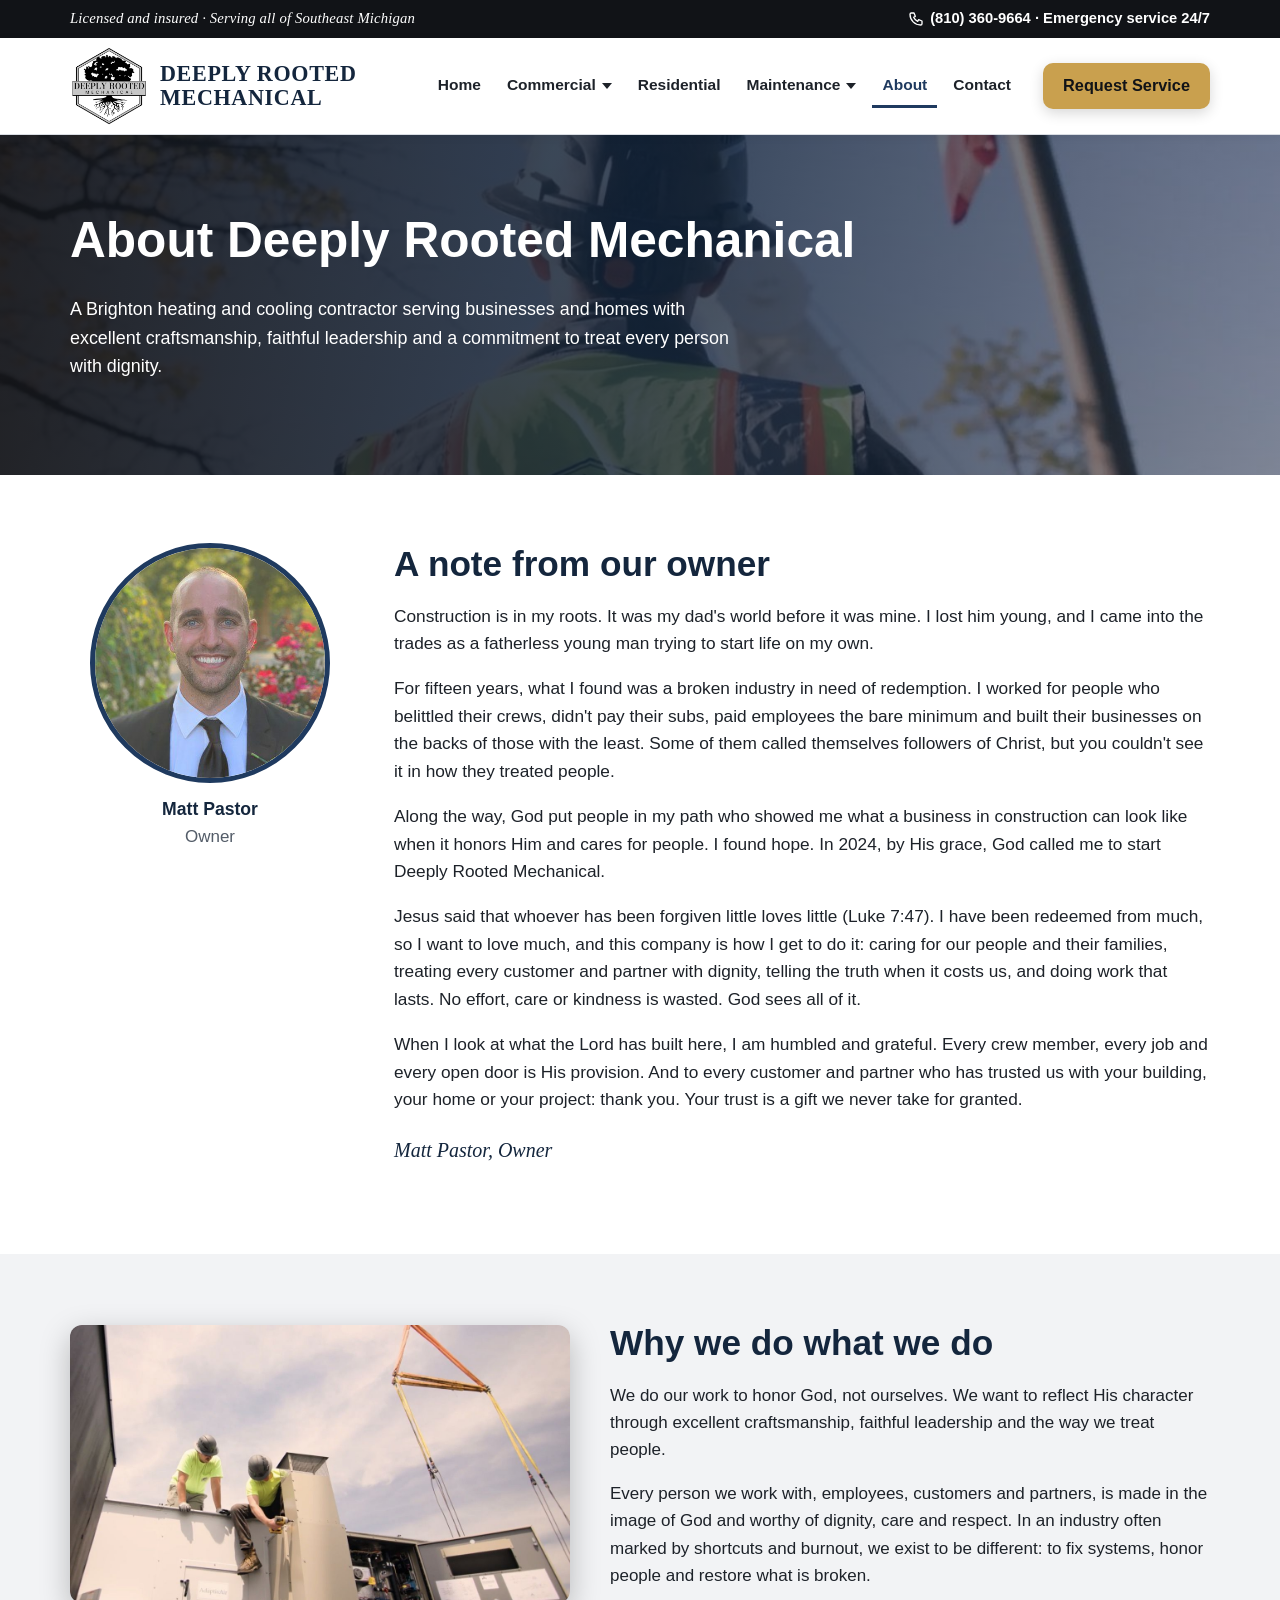
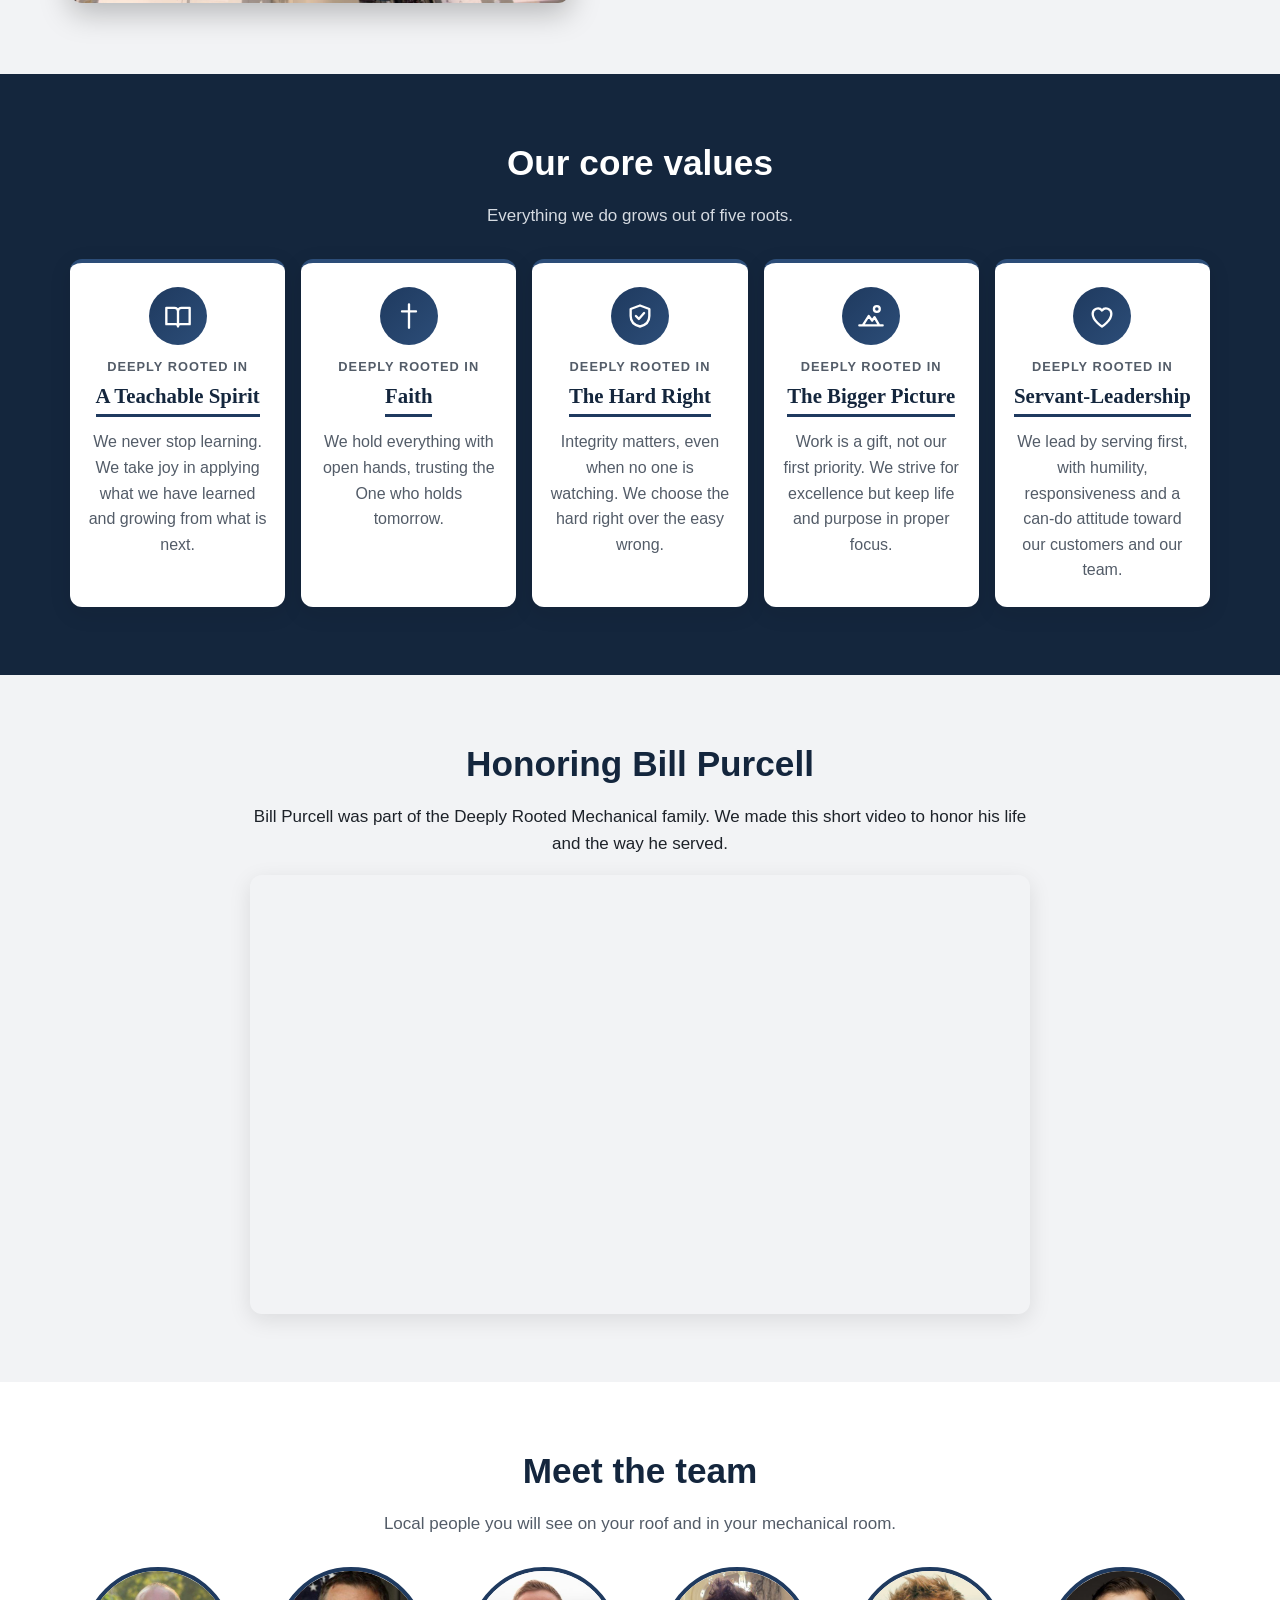
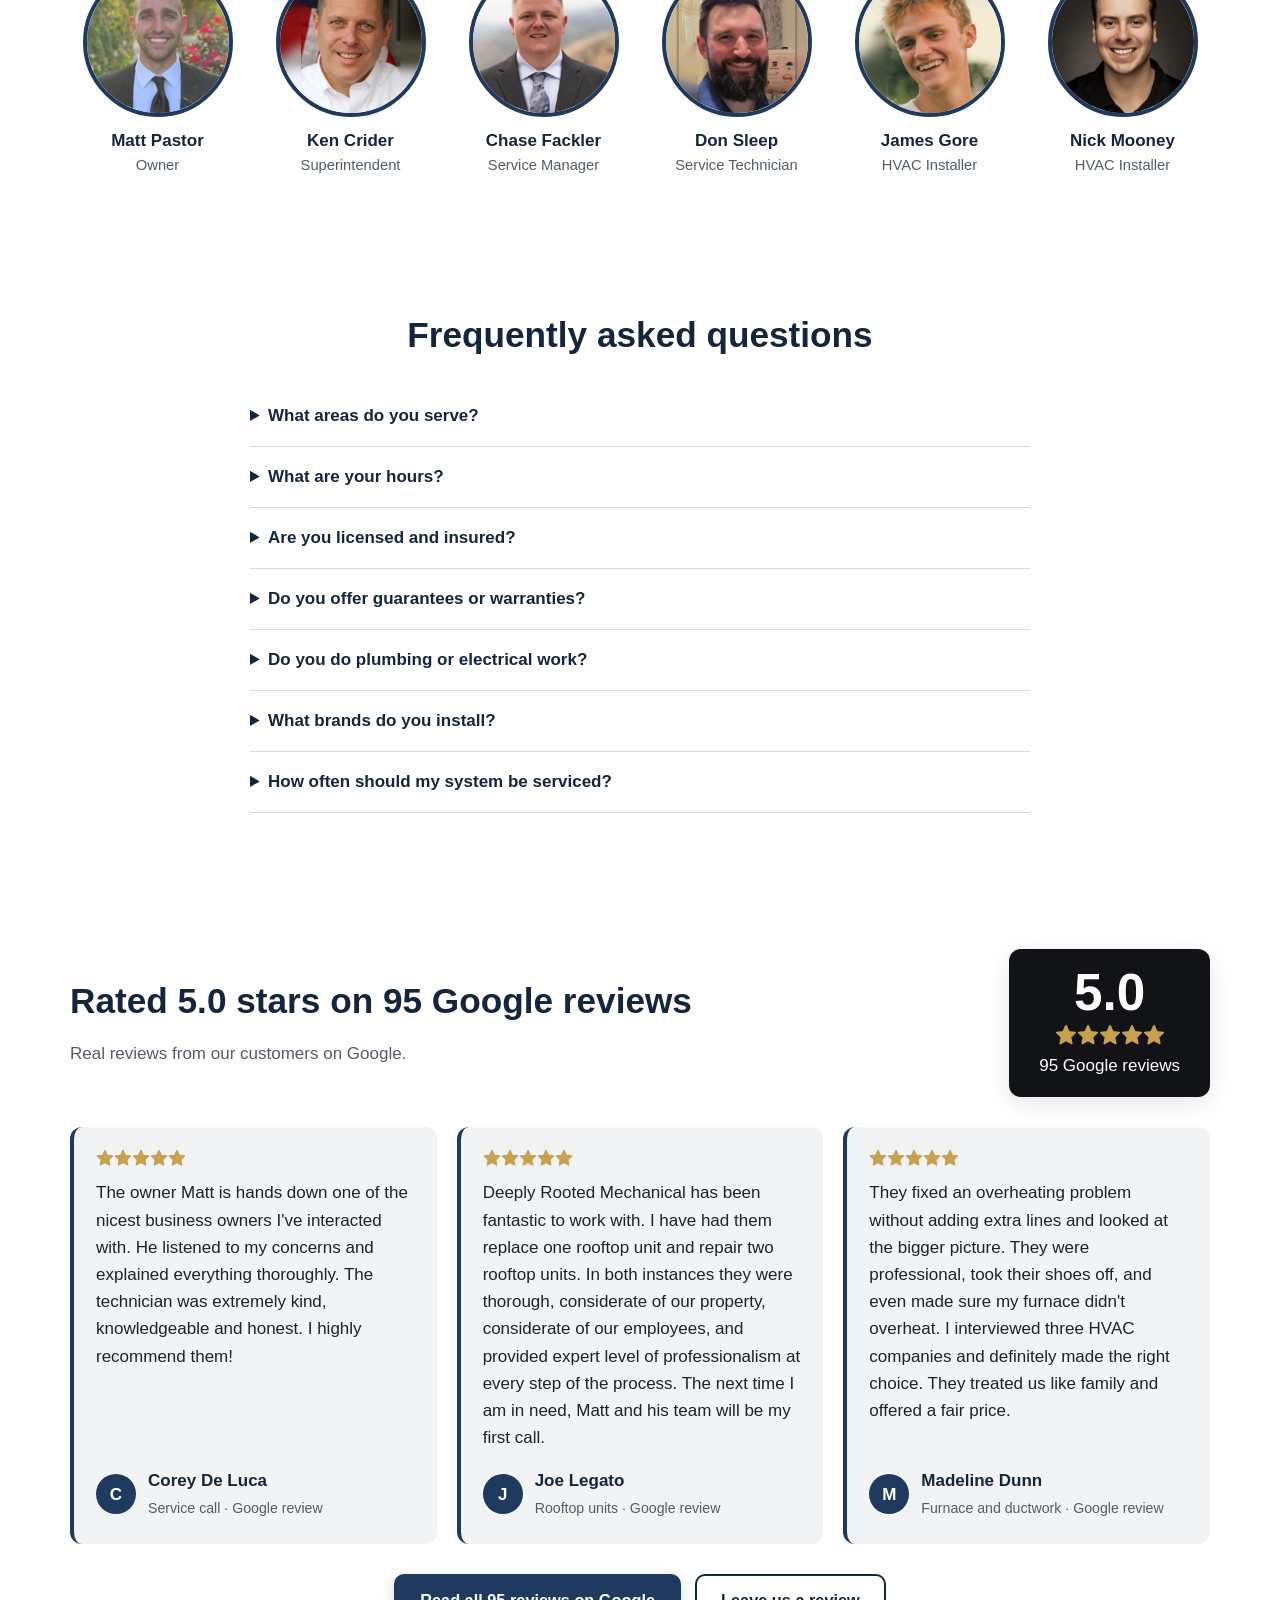
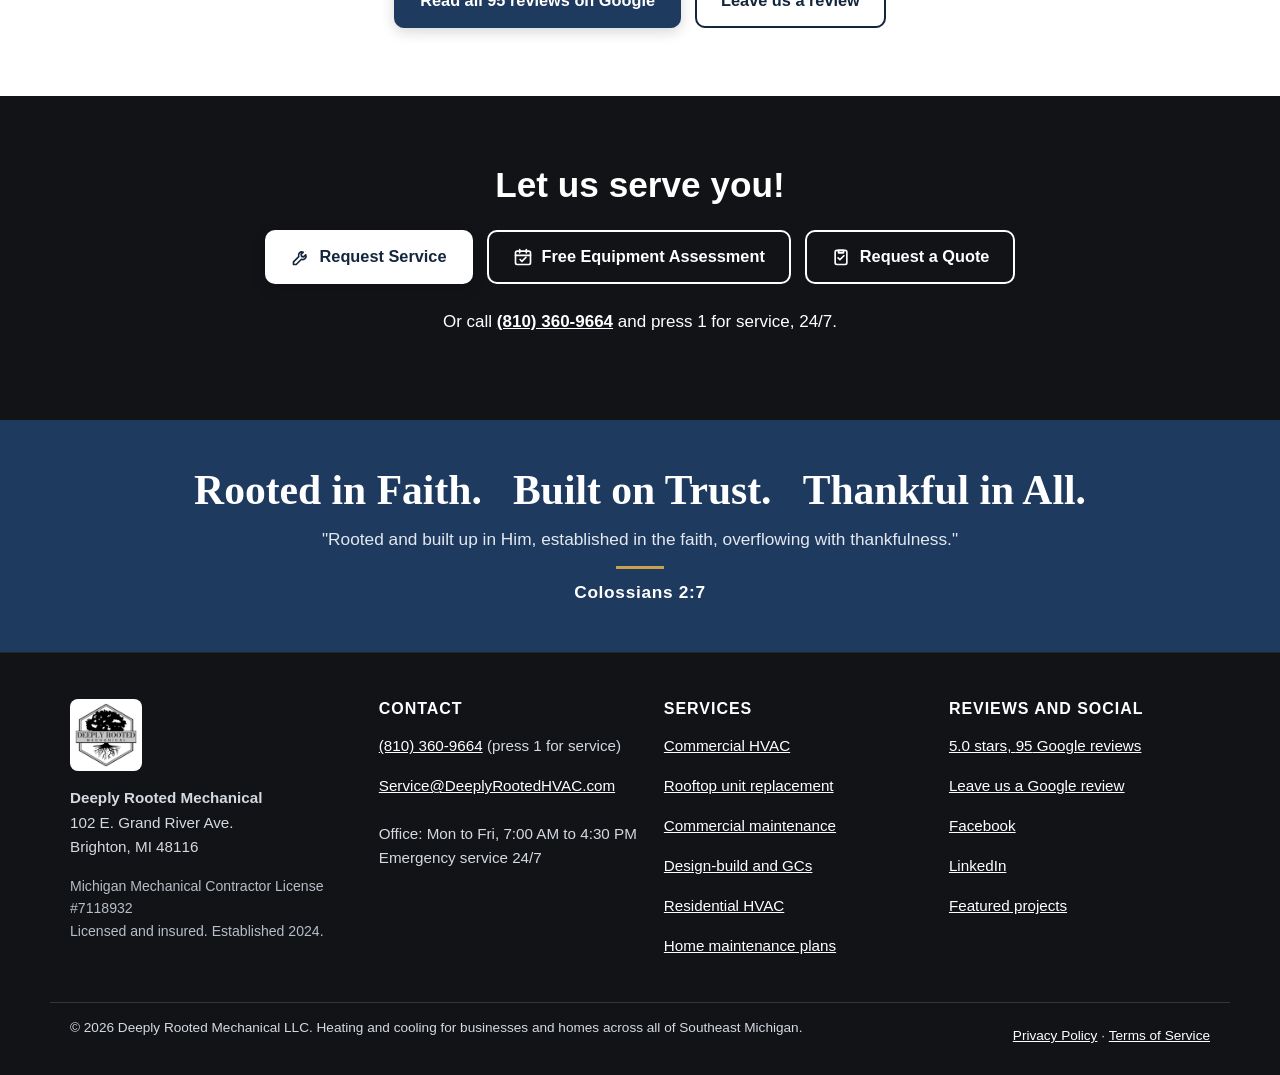
==== public/about-us/index.html @ 7f7c8a91 "Round 4: bigger logo and name, clean slogan line, named featured projects, simpler buttons, values o" ====
<!DOCTYPE html>
<html lang="en">
<head>
<meta charset="utf-8">
<meta name="viewport" content="width=device-width, initial-scale=1">
<title>About Us | Deeply Rooted Mechanical, Brighton, MI</title>
<meta name="description" content="A faith-driven heating and cooling contractor in Brighton serving Southeast Michigan. Our owner&#x27;s story, core values and team.">
<link rel="canonical" href="https://deeplyrootedhvac.com/about-us">
<meta property="og:type" content="website">
<meta property="og:title" content="About Us | Deeply Rooted Mechanical, Brighton, MI">
<meta property="og:description" content="A faith-driven heating and cooling contractor in Brighton serving Southeast Michigan. Our owner&#x27;s story, core values and team.">
<meta property="og:url" content="https://deeplyrootedhvac.com/about-us">
<meta property="og:image" content="https://deeplyrootedhvac.com/assets/img/rtu-crane.jpg">
<meta name="theme-color" content="#14263d">
<link rel="icon" type="image/png" href="/assets/favicon.png">
<link rel="stylesheet" href="/assets/style.css?v=626517c5">
<script type="application/ld+json">{"@context": "https://schema.org", "@type": "HVACBusiness", "@id": "https://deeplyrootedhvac.com/#business", "name": "Deeply Rooted Mechanical", "legalName": "Deeply Rooted Mechanical LLC", "url": "https://deeplyrootedhvac.com/", "logo": "https://deeplyrootedhvac.com/assets/logo.png", "image": "https://deeplyrootedhvac.com/assets/img/rtu-crane.jpg", "telephone": "(810) 360-9664", "email": "Service@DeeplyRootedHVAC.com", "foundingDate": "2024", "address": {"@type": "PostalAddress", "streetAddress": "102 E. Grand River Ave.", "addressLocality": "Brighton", "addressRegion": "MI", "postalCode": "48116", "addressCountry": "US"}, "openingHoursSpecification": [{"@type": "OpeningHoursSpecification", "dayOfWeek": ["Monday", "Tuesday", "Wednesday", "Thursday", "Friday"], "opens": "07:00", "closes": "16:30"}], "areaServed": [{"@type": "AdministrativeArea", "name": "Southeast Michigan"}, {"@type": "AdministrativeArea", "name": "Livingston County, MI"}, {"@type": "AdministrativeArea", "name": "Oakland County, MI"}, {"@type": "AdministrativeArea", "name": "Genesee County, MI"}, {"@type": "AdministrativeArea", "name": "Wayne County, MI"}, {"@type": "City", "name": "Brighton, MI"}, {"@type": "City", "name": "Howell, MI"}, {"@type": "City", "name": "Hartland, MI"}, {"@type": "City", "name": "Pinckney, MI"}, {"@type": "City", "name": "Fowlerville, MI"}, {"@type": "City", "name": "Novi, MI"}, {"@type": "City", "name": "Milford, MI"}, {"@type": "City", "name": "Highland, MI"}, {"@type": "City", "name": "Wixom, MI"}, {"@type": "City", "name": "Commerce, MI"}, {"@type": "City", "name": "Farmington Hills, MI"}, {"@type": "City", "name": "Troy, MI"}, {"@type": "City", "name": "Fenton, MI"}, {"@type": "City", "name": "Linden, MI"}, {"@type": "City", "name": "Grand Blanc, MI"}, {"@type": "City", "name": "Flint, MI"}, {"@type": "City", "name": "Livonia, MI"}, {"@type": "City", "name": "Northville, MI"}, {"@type": "City", "name": "Plymouth, MI"}, {"@type": "City", "name": "Canton, MI"}, {"@type": "City", "name": "Detroit, MI"}], "aggregateRating": {"@type": "AggregateRating", "ratingValue": "5.0", "reviewCount": 95}, "knowsAbout": ["Commercial HVAC", "Rooftop unit (RTU) replacement", "Commercial HVAC maintenance agreements", "Design-build HVAC", "Tenant build-out HVAC", "Sheet metal ductwork", "Boiler service", "Ductless mini split systems", "Furnace repair", "Air conditioning repair"], "hasMap": "https://www.google.com/maps?cid=12884188372933293353", "slogan": "Rooted in Faith. Built on Trust. Thankful in All.", "sameAs": ["https://www.facebook.com/profile.php?id=61579592821615", "https://www.linkedin.com/company/deeply-rooted-mechanical", "https://www.google.com/maps?cid=12884188372933293353"]}</script><script type="application/ld+json">{"@context": "https://schema.org", "@type": "FAQPage", "mainEntity": [{"@type": "Question", "name": "What areas do you serve?", "acceptedAnswer": {"@type": "Answer", "text": "All of Southeast Michigan, including Livingston, Oakland, Genesee and Wayne counties. Our office is in Brighton."}}, {"@type": "Question", "name": "What are your hours?", "acceptedAnswer": {"@type": "Answer", "text": "Our office is open Monday to Friday, 7:00 AM to 4:30 PM. Emergency service is available 24/7: call (810) 360-9664 and press 1."}}, {"@type": "Question", "name": "Are you licensed and insured?", "acceptedAnswer": {"@type": "Answer", "text": "Yes. We hold Michigan Mechanical Contractor License #7118932 and carry full business insurance."}}, {"@type": "Question", "name": "Do you offer guarantees or warranties?", "acceptedAnswer": {"@type": "Answer", "text": "Yes. All work comes with a satisfaction guarantee, manufacturer warranties on installed equipment and a one-year workmanship guarantee."}}, {"@type": "Question", "name": "Do you do plumbing or electrical work?", "acceptedAnswer": {"@type": "Answer", "text": "No. We are heating and cooling specialists. We coordinate with your plumber and electrician when a project needs them."}}, {"@type": "Question", "name": "What brands do you install?", "acceptedAnswer": {"@type": "Answer", "text": "Commercially, all major brands. For homes, we primarily install AirQuest systems."}}, {"@type": "Question", "name": "How often should my system be serviced?", "acceptedAnswer": {"@type": "Answer", "text": "At least once a year, and twice a year for best results: a spring cooling check and a fall heating check."}}]}</script>
</head>
<body>
<a class="skip" href="#main">Skip to content</a>
<div class="topbar"><div class="wrap">
<span class="slogan-mini">Licensed and insured &middot; Serving all of Southeast Michigan</span>
<a href="tel:+18103609664"><svg class="ic" width="16" height="16" viewBox="0 0 24 24" fill="none" stroke="currentColor" stroke-width="2" stroke-linecap="round" stroke-linejoin="round" aria-hidden="true"><path d="M5 3h4l2 5-2.5 1.5a11 11 0 0 0 6 6L16 13l5 2v4a2 2 0 0 1-2 2A16 16 0 0 1 3 5a2 2 0 0 1 2-2z"/></svg> (810) 360-9664 &middot; Emergency service 24/7</a>
</div></div>
<header class="site"><div class="wrap">
<a class="brand" href="/"><img src="/assets/logo.png" alt="Deeply Rooted Mechanical logo" width="56" height="56"><span class="brand-name"><b>Deeply Rooted</b><b>Mechanical</b></span></a>
<nav id="mainnav" aria-label="Main"><a href="/">Home</a><div class="has-sub"><a href="/commercial">Commercial <span class="caret" aria-hidden="true"></span></a><div class="sub"><a href="/commercial">Commercial HVAC</a><a href="/rtu-replacement">Rooftop unit replacement</a><a href="/design-build">Design-build and general contractors</a><a href="/projects">Featured projects</a></div></div><a href="/residential">Residential</a><div class="has-sub"><a href="/commercial-maintenance">Maintenance <span class="caret" aria-hidden="true"></span></a><div class="sub"><a href="/commercial-maintenance">Commercial maintenance agreements</a><a href="/rooted-assurance-program">Home maintenance plans</a></div></div><a href="/about-us" aria-current="page">About</a><a href="/contact">Contact</a></nav>
<a class="btn btn-gold hdr-cta" href="/contact?type=service">Request Service</a>
<a class="icon-btn hdr-call" href="tel:+18103609664" aria-label="Call (810) 360-9664"><svg class="ic" width="22" height="22" viewBox="0 0 24 24" fill="none" stroke="currentColor" stroke-width="2" stroke-linecap="round" stroke-linejoin="round" aria-hidden="true"><path d="M5 3h4l2 5-2.5 1.5a11 11 0 0 0 6 6L16 13l5 2v4a2 2 0 0 1-2 2A16 16 0 0 1 3 5a2 2 0 0 1 2-2z"/></svg></a>
<button class="icon-btn menu-btn" type="button" aria-controls="mainnav" aria-expanded="false" aria-label="Menu"><svg class="ic" width="24" height="24" viewBox="0 0 24 24" fill="none" stroke="currentColor" stroke-width="2" stroke-linecap="round" stroke-linejoin="round" aria-hidden="true"><path d="M4 7h16M4 12h16M4 17h16"/></svg></button>
</div></header>
<main id="main">
<section class="page-hero" style="--hero:url('/assets/img/safety-vest.jpg')"><div class="wrap">
<h1>About Deeply Rooted Mechanical</h1>
<p>A Brighton heating and cooling contractor serving businesses and homes with excellent craftsmanship, faithful leadership and a commitment to treat every person with dignity.</p>
</div></section>

<section class="owner"><div class="wrap owner-inner">
<figure class="owner-photo"><img src="/assets/team/matt.jpg" alt="Matt Pastor, owner of Deeply Rooted Mechanical" width="400" height="400" loading="lazy"><figcaption><strong>Matt Pastor</strong><span>Owner</span></figcaption></figure>
<div>
<h2>A note from our owner</h2>
<p>Construction is in my roots. It was my dad's world before it was mine. I lost him young, and I came into the trades as a fatherless young man trying to start life on my own.</p>
<p>For fifteen years, what I found was a broken industry in need of redemption. I worked for people who belittled their crews, didn't pay their subs, paid employees the bare minimum and built their businesses on the backs of those with the least. Some of them called themselves followers of Christ, but you couldn't see it in how they treated people.</p>
<p>Along the way, God put people in my path who showed me what a business in construction can look like when it honors Him and cares for people. I found hope. In 2024, by His grace, God called me to start Deeply Rooted Mechanical.</p>
<p>Jesus said that whoever has been forgiven little loves little (Luke 7:47). I have been redeemed from much, so I want to love much, and this company is how I get to do it: caring for our people and their families, treating every customer and partner with dignity, telling the truth when it costs us, and doing work that lasts. No effort, care or kindness is wasted. God sees all of it.</p>
<p>When I look at what the Lord has built here, I am humbled and grateful. Every crew member, every job and every open door is His provision. And to every customer and partner who has trusted us with your building, your home or your project: thank you. Your trust is a gift we never take for granted.</p>
<p class="sign">Matt Pastor, Owner</p>
</div>
</div></section>


<section class="split why"><div class="wrap split-inner">
<img src="/assets/img/crew-roof.jpg" alt="Deeply Rooted Mechanical crew setting rooftop equipment" width="1206" height="670" loading="lazy">
<div>
<h2>Why we do what we do</h2>
<p>We do our work to honor God, not ourselves. We want to reflect His character through excellent craftsmanship, faithful leadership and the way we treat people.</p>
<p>Every person we work with, employees, customers and partners, is made in the image of God and worthy of dignity, care and respect. In an industry often marked by shortcuts and burnout, we exist to be different: to fix systems, honor people and restore what is broken.</p>
</div>
</div></section>

<section class="values tight"><div class="wrap">
<div class="section-head center"><h2>Our core values</h2><p>Everything we do grows out of five roots.</p></div>
<ul class="value-list"><li><span class="v-ic"><svg class="ic" width="28" height="28" viewBox="0 0 24 24" fill="none" stroke="currentColor" stroke-width="2" stroke-linecap="round" stroke-linejoin="round" aria-hidden="true"><path d="M2 5h7a3 3 0 0 1 3 3v13a2 2 0 0 0-2-2H2zM22 5h-7a3 3 0 0 0-3 3v13a2 2 0 0 1 2-2h8z"/></svg></span><span class="v-pre">Deeply Rooted in</span><span class="v-name">A Teachable Spirit</span><p>We never stop learning. We take joy in applying what we have learned and growing from what is next.</p></li><li><span class="v-ic"><svg class="ic" width="28" height="28" viewBox="0 0 24 24" fill="none" stroke="currentColor" stroke-width="2" stroke-linecap="round" stroke-linejoin="round" aria-hidden="true"><path d="M12 2v20M6 8h12"/></svg></span><span class="v-pre">Deeply Rooted in</span><span class="v-name">Faith</span><p>We hold everything with open hands, trusting the One who holds tomorrow.</p></li><li><span class="v-ic"><svg class="ic" width="28" height="28" viewBox="0 0 24 24" fill="none" stroke="currentColor" stroke-width="2" stroke-linecap="round" stroke-linejoin="round" aria-hidden="true"><path d="M12 3l8 3v6c0 5-3.5 8-8 9-4.5-1-8-4-8-9V6z"/><path d="M8.5 12l2.5 2.5 4.5-5"/></svg></span><span class="v-pre">Deeply Rooted in</span><span class="v-name">The Hard Right</span><p>Integrity matters, even when no one is watching. We choose the hard right over the easy wrong.</p></li><li><span class="v-ic"><svg class="ic" width="28" height="28" viewBox="0 0 24 24" fill="none" stroke="currentColor" stroke-width="2" stroke-linecap="round" stroke-linejoin="round" aria-hidden="true"><path d="M2 20h20M5 20l5-8 3 4 2-3 4 7"/><circle cx="17" cy="6" r="2.5"/></svg></span><span class="v-pre">Deeply Rooted in</span><span class="v-name">The Bigger Picture</span><p>Work is a gift, not our first priority. We strive for excellence but keep life and purpose in proper focus.</p></li><li><span class="v-ic"><svg class="ic" width="28" height="28" viewBox="0 0 24 24" fill="none" stroke="currentColor" stroke-width="2" stroke-linecap="round" stroke-linejoin="round" aria-hidden="true"><path d="M12 21s-8-5-8-11a4.5 4.5 0 0 1 8-2.8A4.5 4.5 0 0 1 20 10c0 6-8 11-8 11z"/></svg></span><span class="v-pre">Deeply Rooted in</span><span class="v-name">Servant-Leadership</span><p>We lead by serving first, with humility, responsiveness and a can-do attitude toward our customers and our team.</p></li></ul>
</div></section>

<section class="tribute"><div class="wrap narrow">
<h2>Honoring Bill Purcell</h2>
<p class="center">Bill Purcell was part of the Deeply Rooted Mechanical family. We made this short video to honor his life and the way he served.</p>
<div class="yt"><iframe src="https://www.youtube-nocookie.com/embed/7POdWOwnGcc" title="In Memory of Bill Purcell - Deeply Rooted Mechanical" loading="lazy" allow="accelerometer; encrypted-media; gyroscope; picture-in-picture" allowfullscreen></iframe></div>
</div></section>

<section class="team"><div class="wrap">
<div class="section-head center"><h2>Meet the team</h2><p>Local people you will see on your roof and in your mechanical room.</p></div>
<div class="team-grid"><figure class="person"><img src="/assets/team/matt.jpg" alt="Matt Pastor, Owner" width="400" height="400" loading="lazy"><figcaption><strong>Matt Pastor</strong><span>Owner</span></figcaption></figure><figure class="person"><img src="/assets/team/ken.jpg" alt="Ken Crider, Superintendent" width="400" height="400" loading="lazy"><figcaption><strong>Ken Crider</strong><span>Superintendent</span></figcaption></figure><figure class="person"><img src="/assets/team/chase.jpg" alt="Chase Fackler, Service Manager" width="400" height="400" loading="lazy"><figcaption><strong>Chase Fackler</strong><span>Service Manager</span></figcaption></figure><figure class="person"><img src="/assets/team/don.jpg" alt="Don Sleep, Service Technician" width="400" height="400" loading="lazy"><figcaption><strong>Don Sleep</strong><span>Service Technician</span></figcaption></figure><figure class="person"><img src="/assets/team/james.jpg" alt="James Gore, HVAC Installer" width="400" height="400" loading="lazy"><figcaption><strong>James Gore</strong><span>HVAC Installer</span></figcaption></figure><figure class="person"><img src="/assets/team/nick.jpg" alt="Nick Mooney, HVAC Installer" width="400" height="400" loading="lazy"><figcaption><strong>Nick Mooney</strong><span>HVAC Installer</span></figcaption></figure></div>
</div></section>


<section class="faq"><div class="wrap narrow">
<div class="section-head center"><h2>Frequently asked questions</h2></div>
<details><summary>What areas do you serve?</summary><p>All of Southeast Michigan, including Livingston, Oakland, Genesee and Wayne counties. Our office is in Brighton.</p></details><details><summary>What are your hours?</summary><p>Our office is open Monday to Friday, 7:00 AM to 4:30 PM. Emergency service is available 24/7: call (810) 360-9664 and press 1.</p></details><details><summary>Are you licensed and insured?</summary><p>Yes. We hold Michigan Mechanical Contractor License #7118932 and carry full business insurance.</p></details><details><summary>Do you offer guarantees or warranties?</summary><p>Yes. All work comes with a satisfaction guarantee, manufacturer warranties on installed equipment and a one-year workmanship guarantee.</p></details><details><summary>Do you do plumbing or electrical work?</summary><p>No. We are heating and cooling specialists. We coordinate with your plumber and electrician when a project needs them.</p></details><details><summary>What brands do you install?</summary><p>Commercially, all major brands. For homes, we primarily install AirQuest systems.</p></details><details><summary>How often should my system be serviced?</summary><p>At least once a year, and twice a year for best results: a spring cooling check and a fall heating check.</p></details>
</div></section>
<section class="reviews"><div class="wrap">
<div class="reviews-head">
<div><h2>Rated <span data-g="rating">5.0</span> stars on <span data-g="count">95</span> Google reviews</h2>
<p>Real reviews from our customers on Google.</p></div>
<div class="score"><span class="score-num"><span data-g="rating">5.0</span></span><span class="stars"><svg class="ic" width="22" height="22" viewBox="0 0 24 24" fill="currentColor" stroke="currentColor" stroke-width="2" stroke-linecap="round" stroke-linejoin="round" aria-hidden="true"><path d="M12 2l3 6.5 7 .9-5.2 4.8 1.4 7L12 17.8 5.8 21.2l1.4-7L2 9.4l7-.9z"/></svg><svg class="ic" width="22" height="22" viewBox="0 0 24 24" fill="currentColor" stroke="currentColor" stroke-width="2" stroke-linecap="round" stroke-linejoin="round" aria-hidden="true"><path d="M12 2l3 6.5 7 .9-5.2 4.8 1.4 7L12 17.8 5.8 21.2l1.4-7L2 9.4l7-.9z"/></svg><svg class="ic" width="22" height="22" viewBox="0 0 24 24" fill="currentColor" stroke="currentColor" stroke-width="2" stroke-linecap="round" stroke-linejoin="round" aria-hidden="true"><path d="M12 2l3 6.5 7 .9-5.2 4.8 1.4 7L12 17.8 5.8 21.2l1.4-7L2 9.4l7-.9z"/></svg><svg class="ic" width="22" height="22" viewBox="0 0 24 24" fill="currentColor" stroke="currentColor" stroke-width="2" stroke-linecap="round" stroke-linejoin="round" aria-hidden="true"><path d="M12 2l3 6.5 7 .9-5.2 4.8 1.4 7L12 17.8 5.8 21.2l1.4-7L2 9.4l7-.9z"/></svg><svg class="ic" width="22" height="22" viewBox="0 0 24 24" fill="currentColor" stroke="currentColor" stroke-width="2" stroke-linecap="round" stroke-linejoin="round" aria-hidden="true"><path d="M12 2l3 6.5 7 .9-5.2 4.8 1.4 7L12 17.8 5.8 21.2l1.4-7L2 9.4l7-.9z"/></svg></span><span><span data-g="count">95</span> Google reviews</span></div>
</div>
<div class="review-grid n3"><figure class="review"><div class="stars small"><svg class="ic" width="18" height="18" viewBox="0 0 24 24" fill="currentColor" stroke="currentColor" stroke-width="2" stroke-linecap="round" stroke-linejoin="round" aria-hidden="true"><path d="M12 2l3 6.5 7 .9-5.2 4.8 1.4 7L12 17.8 5.8 21.2l1.4-7L2 9.4l7-.9z"/></svg><svg class="ic" width="18" height="18" viewBox="0 0 24 24" fill="currentColor" stroke="currentColor" stroke-width="2" stroke-linecap="round" stroke-linejoin="round" aria-hidden="true"><path d="M12 2l3 6.5 7 .9-5.2 4.8 1.4 7L12 17.8 5.8 21.2l1.4-7L2 9.4l7-.9z"/></svg><svg class="ic" width="18" height="18" viewBox="0 0 24 24" fill="currentColor" stroke="currentColor" stroke-width="2" stroke-linecap="round" stroke-linejoin="round" aria-hidden="true"><path d="M12 2l3 6.5 7 .9-5.2 4.8 1.4 7L12 17.8 5.8 21.2l1.4-7L2 9.4l7-.9z"/></svg><svg class="ic" width="18" height="18" viewBox="0 0 24 24" fill="currentColor" stroke="currentColor" stroke-width="2" stroke-linecap="round" stroke-linejoin="round" aria-hidden="true"><path d="M12 2l3 6.5 7 .9-5.2 4.8 1.4 7L12 17.8 5.8 21.2l1.4-7L2 9.4l7-.9z"/></svg><svg class="ic" width="18" height="18" viewBox="0 0 24 24" fill="currentColor" stroke="currentColor" stroke-width="2" stroke-linecap="round" stroke-linejoin="round" aria-hidden="true"><path d="M12 2l3 6.5 7 .9-5.2 4.8 1.4 7L12 17.8 5.8 21.2l1.4-7L2 9.4l7-.9z"/></svg></div><blockquote>The owner Matt is hands down one of the nicest business owners I&#x27;ve interacted with. He listened to my concerns and explained everything thoroughly. The technician was extremely kind, knowledgeable and honest. I highly recommend them!</blockquote><figcaption><span class="avatar">C</span><span><b>Corey De Luca</b><small>Service call &middot; Google review</small></span></figcaption></figure><figure class="review"><div class="stars small"><svg class="ic" width="18" height="18" viewBox="0 0 24 24" fill="currentColor" stroke="currentColor" stroke-width="2" stroke-linecap="round" stroke-linejoin="round" aria-hidden="true"><path d="M12 2l3 6.5 7 .9-5.2 4.8 1.4 7L12 17.8 5.8 21.2l1.4-7L2 9.4l7-.9z"/></svg><svg class="ic" width="18" height="18" viewBox="0 0 24 24" fill="currentColor" stroke="currentColor" stroke-width="2" stroke-linecap="round" stroke-linejoin="round" aria-hidden="true"><path d="M12 2l3 6.5 7 .9-5.2 4.8 1.4 7L12 17.8 5.8 21.2l1.4-7L2 9.4l7-.9z"/></svg><svg class="ic" width="18" height="18" viewBox="0 0 24 24" fill="currentColor" stroke="currentColor" stroke-width="2" stroke-linecap="round" stroke-linejoin="round" aria-hidden="true"><path d="M12 2l3 6.5 7 .9-5.2 4.8 1.4 7L12 17.8 5.8 21.2l1.4-7L2 9.4l7-.9z"/></svg><svg class="ic" width="18" height="18" viewBox="0 0 24 24" fill="currentColor" stroke="currentColor" stroke-width="2" stroke-linecap="round" stroke-linejoin="round" aria-hidden="true"><path d="M12 2l3 6.5 7 .9-5.2 4.8 1.4 7L12 17.8 5.8 21.2l1.4-7L2 9.4l7-.9z"/></svg><svg class="ic" width="18" height="18" viewBox="0 0 24 24" fill="currentColor" stroke="currentColor" stroke-width="2" stroke-linecap="round" stroke-linejoin="round" aria-hidden="true"><path d="M12 2l3 6.5 7 .9-5.2 4.8 1.4 7L12 17.8 5.8 21.2l1.4-7L2 9.4l7-.9z"/></svg></div><blockquote>Deeply Rooted Mechanical has been fantastic to work with. I have had them replace one rooftop unit and repair two rooftop units. In both instances they were thorough, considerate of our property, considerate of our employees, and provided expert level of professionalism at every step of the process. The next time I am in need, Matt and his team will be my first call.</blockquote><figcaption><span class="avatar">J</span><span><b>Joe Legato</b><small>Rooftop units &middot; Google review</small></span></figcaption></figure><figure class="review"><div class="stars small"><svg class="ic" width="18" height="18" viewBox="0 0 24 24" fill="currentColor" stroke="currentColor" stroke-width="2" stroke-linecap="round" stroke-linejoin="round" aria-hidden="true"><path d="M12 2l3 6.5 7 .9-5.2 4.8 1.4 7L12 17.8 5.8 21.2l1.4-7L2 9.4l7-.9z"/></svg><svg class="ic" width="18" height="18" viewBox="0 0 24 24" fill="currentColor" stroke="currentColor" stroke-width="2" stroke-linecap="round" stroke-linejoin="round" aria-hidden="true"><path d="M12 2l3 6.5 7 .9-5.2 4.8 1.4 7L12 17.8 5.8 21.2l1.4-7L2 9.4l7-.9z"/></svg><svg class="ic" width="18" height="18" viewBox="0 0 24 24" fill="currentColor" stroke="currentColor" stroke-width="2" stroke-linecap="round" stroke-linejoin="round" aria-hidden="true"><path d="M12 2l3 6.5 7 .9-5.2 4.8 1.4 7L12 17.8 5.8 21.2l1.4-7L2 9.4l7-.9z"/></svg><svg class="ic" width="18" height="18" viewBox="0 0 24 24" fill="currentColor" stroke="currentColor" stroke-width="2" stroke-linecap="round" stroke-linejoin="round" aria-hidden="true"><path d="M12 2l3 6.5 7 .9-5.2 4.8 1.4 7L12 17.8 5.8 21.2l1.4-7L2 9.4l7-.9z"/></svg><svg class="ic" width="18" height="18" viewBox="0 0 24 24" fill="currentColor" stroke="currentColor" stroke-width="2" stroke-linecap="round" stroke-linejoin="round" aria-hidden="true"><path d="M12 2l3 6.5 7 .9-5.2 4.8 1.4 7L12 17.8 5.8 21.2l1.4-7L2 9.4l7-.9z"/></svg></div><blockquote>They fixed an overheating problem without adding extra lines and looked at the bigger picture. They were professional, took their shoes off, and even made sure my furnace didn&#x27;t overheat. I interviewed three HVAC companies and definitely made the right choice. They treated us like family and offered a fair price.</blockquote><figcaption><span class="avatar">M</span><span><b>Madeline Dunn</b><small>Furnace and ductwork &middot; Google review</small></span></figcaption></figure></div>
<div class="center btn-pair"><a class="btn btn-navy" href="https://www.google.com/maps?cid=12884188372933293353" rel="noopener"><span>Read all <span data-g="count">95</span> reviews on Google</span></a>
<a class="btn btn-outline" href="https://g.page/r/CSk16NMP1c2yEAE/review" rel="noopener">Leave us a review</a></div>
</div></section>

<section class="cta-band"><div class="wrap">
<h2>Let us serve you!</h2>
<div class="cta-row"><a class="btn btn-white" href="/contact?type=service"><svg class="ic" width="20" height="20" viewBox="0 0 24 24" fill="none" stroke="currentColor" stroke-width="2" stroke-linecap="round" stroke-linejoin="round" aria-hidden="true"><path d="M14.7 6.3a4 4 0 0 0-5.4 5.2L3 17.8V21h3.2l6.3-6.3a4 4 0 0 0 5.2-5.4l-2.6 2.6-2.4-.6-.6-2.4z"/></svg> Request Service</a><a class="btn btn-outline on-dark" href="/contact?type=assessment"><svg class="ic" width="20" height="20" viewBox="0 0 24 24" fill="none" stroke="currentColor" stroke-width="2" stroke-linecap="round" stroke-linejoin="round" aria-hidden="true"><rect x="3" y="5" width="18" height="16" rx="2"/><path d="M3 10h18M8 3v4M16 3v4M8.5 15l2.2 2.2 4.8-4.7"/></svg> Free Equipment Assessment</a><a class="btn btn-outline on-dark" href="/contact?type=quote"><svg class="ic" width="20" height="20" viewBox="0 0 24 24" fill="none" stroke="currentColor" stroke-width="2" stroke-linecap="round" stroke-linejoin="round" aria-hidden="true"><rect x="5" y="4" width="14" height="17" rx="2"/><path d="M9 4h6v3H9z"/><path d="M8.5 13l2.2 2.2L15.5 10.5"/></svg> Request a Quote</a></div>
<p class="cta-phone">Or call <a href="tel:+18103609664">(810) 360-9664</a> and press 1 for service, 24/7.</p>
</div></section>

</main>
<section class="verse"><div class="wrap">
<p class="slogan-big"><span>Rooted in Faith.</span> <span>Built on Trust.</span> <span>Thankful in All.</span></p>
<p class="verse-text">"Rooted and built up in Him, established in the faith, overflowing with thankfulness." <span>Colossians 2:7</span></p>
</div></section>
<footer class="site"><div class="wrap cols">
<div>
<img src="/assets/logo.png" alt="" width="72" height="72">
<p><strong>Deeply Rooted Mechanical</strong><br>102 E. Grand River Ave.<br>Brighton, MI 48116</p>
<p class="small">Michigan Mechanical Contractor License #7118932<br>Licensed and insured. Established 2024.</p>
</div>
<div>
<h3>Contact</h3>
<ul class="flinks"><li><a href="tel:+18103609664">(810) 360-9664</a> (press 1 for service)</li><li><a href="mailto:Service@DeeplyRootedHVAC.com">Service@DeeplyRootedHVAC.com</a></li></ul>
<p>Office: Mon to Fri, 7:00 AM to 4:30 PM<br>Emergency service 24/7</p>
</div>
<div>
<h3>Services</h3>
<ul class="flinks"><li><a href="/commercial">Commercial HVAC</a></li><li><a href="/rtu-replacement">Rooftop unit replacement</a></li><li><a href="/commercial-maintenance">Commercial maintenance</a></li><li><a href="/design-build">Design-build and GCs</a></li><li><a href="/residential">Residential HVAC</a></li><li><a href="/rooted-assurance-program">Home maintenance plans</a></li></ul>
</div>
<div>
<h3>Reviews and social</h3>
<ul class="flinks"><li><a href="https://www.google.com/maps?cid=12884188372933293353" rel="noopener"><span data-g="rating">5.0</span> stars, <span data-g="count">95</span> Google reviews</a></li><li><a href="https://g.page/r/CSk16NMP1c2yEAE/review" rel="noopener">Leave us a Google review</a></li><li><a href="https://www.facebook.com/profile.php?id=61579592821615" rel="noopener">Facebook</a></li><li><a href="https://www.linkedin.com/company/deeply-rooted-mechanical" rel="noopener">LinkedIn</a></li><li><a href="/projects">Featured projects</a></li></ul>
</div>
</div>
<div class="wrap legal"><p>&copy; 2026 Deeply Rooted Mechanical LLC. Heating and cooling for businesses and homes across all of Southeast Michigan.</p>
<p><a href="/privacy-policy">Privacy Policy</a> &middot; <a href="/terms-of-service">Terms of Service</a></p></div>
</footer>
<div class="mbar"><a href="tel:+18103609664"><svg class="ic" width="20" height="20" viewBox="0 0 24 24" fill="none" stroke="currentColor" stroke-width="2" stroke-linecap="round" stroke-linejoin="round" aria-hidden="true"><path d="M5 3h4l2 5-2.5 1.5a11 11 0 0 0 6 6L16 13l5 2v4a2 2 0 0 1-2 2A16 16 0 0 1 3 5a2 2 0 0 1 2-2z"/></svg> Call</a><a class="mbar-main" href="/contact?type=service"><svg class="ic" width="20" height="20" viewBox="0 0 24 24" fill="none" stroke="currentColor" stroke-width="2" stroke-linecap="round" stroke-linejoin="round" aria-hidden="true"><path d="M14.7 6.3a4 4 0 0 0-5.4 5.2L3 17.8V21h3.2l6.3-6.3a4 4 0 0 0 5.2-5.4l-2.6 2.6-2.4-.6-.6-2.4z"/></svg> Request Service</a></div>
<script src="/assets/site.js?v=7b4f1c7f" defer></script>
</body>
</html>
---- assets/style.css ----
/* Deeply Rooted Mechanical: navy, gray, white and black. Gold only for stars, the main button and small accents. */
:root{--navy:#1F3A5F;--navy-d:#14263d;--navy-l:#2c4d78;--black:#111317;--charcoal:#2b3038;--ink:#1d2229;--muted:#535c68;--gray-l:#f2f3f5;--gray-m:#e3e6ea;--line:#d9dde3;--gold:#C9A04E;--gold-d:#9c7a32;--radius:12px;--shadow:0 6px 22px rgba(17,19,23,.10)}
*{box-sizing:border-box}
html{scroll-behavior:smooth}
body{margin:0;font-family:-apple-system,BlinkMacSystemFont,"Segoe UI",Roboto,Helvetica,Arial,sans-serif;color:var(--ink);line-height:1.6;font-size:17px;background:#fff}
img,video,iframe{max-width:100%;display:block}
img{height:auto}
a{color:var(--navy)}
:focus-visible{outline:3px solid var(--navy);outline-offset:3px}
h1,h2,h3{line-height:1.2;color:var(--navy-d);margin:0 0 .5em}
h1{font-size:clamp(2rem,4.4vw,3.1rem)}
h2{font-size:clamp(1.55rem,3vw,2.2rem)}
h3{font-size:1.15rem}
.wrap{max-width:1180px;margin:0 auto;padding:0 20px}
.narrow{max-width:820px}
.center{text-align:center}
.ic{flex:none;vertical-align:middle}
.skip{position:absolute;left:-9999px}
.skip:focus{left:10px;top:10px;z-index:99;background:#fff;padding:8px 12px}

/* top bar + header */
.topbar{background:var(--black);color:#fff;font-size:.92rem}
.topbar .wrap{display:flex;justify-content:space-between;align-items:center;gap:12px;padding-top:7px;padding-bottom:7px}
.topbar .slogan-mini{font-family:Georgia,"Times New Roman",serif;font-style:italic;letter-spacing:.01em}
.topbar a{color:#fff;font-weight:700;text-decoration:none;display:inline-flex;align-items:center;gap:6px}
header.site{background:#fff;border-bottom:1px solid var(--line);position:sticky;top:0;z-index:30;box-shadow:0 2px 10px rgba(0,0,0,.05)}
header.site .wrap{display:flex;align-items:center;gap:22px;padding-top:9px;padding-bottom:9px}
.brand{display:flex;align-items:center;gap:12px;text-decoration:none;flex:none}
.brand-name{display:flex;flex-direction:column;line-height:1.05;font-family:Georgia,"Times New Roman",serif;color:var(--navy-d);text-transform:uppercase}
.brand-name b{font-weight:700;font-size:1.1rem;letter-spacing:.02em}
header nav{display:flex;gap:6px;margin-left:auto;align-items:center}
header nav a{white-space:nowrap;text-decoration:none;color:var(--ink);font-weight:600;font-size:.97rem;padding:10px 10px;border-radius:8px;display:inline-flex;align-items:center;gap:6px}
header nav a:hover{background:var(--gray-l)}
header nav > a[aria-current=page],header nav .has-sub > a[aria-current=page]{color:var(--navy);box-shadow:inset 0 -3px 0 var(--navy);border-radius:0}
.has-sub{position:relative}
.caret{width:0;height:0;border-left:5px solid transparent;border-right:5px solid transparent;border-top:6px solid currentColor}
.sub{display:none;position:absolute;top:100%;left:0;min-width:270px;background:#fff;border:1px solid var(--line);border-radius:10px;box-shadow:var(--shadow);padding:8px;z-index:40}
.sub a{display:flex;padding:10px 12px;font-weight:600}
.sub a[aria-current=page]{background:var(--gray-l)}
.has-sub:hover .sub,.has-sub:focus-within .sub{display:block}
.icon-btn{display:none;align-items:center;justify-content:center;width:48px;height:48px;border-radius:10px;border:1px solid var(--line);background:#fff;color:var(--navy-d);cursor:pointer}

/* buttons: gold = Request Service only, navy/white = second, outline = third */
.btn{display:inline-flex;align-items:center;justify-content:center;gap:9px;min-height:54px;padding:14px 24px;border-radius:10px;font-weight:800;font-size:1.02rem;line-height:1.2;text-decoration:none;border:2px solid transparent;cursor:pointer;transition:transform .12s ease,box-shadow .12s ease,background .12s ease;box-shadow:0 4px 14px rgba(0,0,0,.16)}
.btn:hover{transform:translateY(-2px);box-shadow:0 8px 20px rgba(0,0,0,.22)}
.btn-gold{background:var(--gold);color:var(--black)}
.btn-gold:hover{background:#d4ad5d}
.btn-white{background:#fff;color:var(--navy-d)}
.btn-navy{background:var(--navy);color:#fff}
.btn-navy:hover{background:var(--navy-l)}
.btn-outline{background:transparent;color:var(--navy-d);border-color:var(--navy-d);box-shadow:none}
.btn-outline.on-dark{color:#fff;border-color:#fff}
.btn-outline.on-dark:hover{background:rgba(255,255,255,.12)}
.btn-lg{min-height:60px;padding:16px 34px;font-size:1.1rem}
.hdr-cta{min-height:46px;padding:10px 18px;white-space:nowrap}
.cta-row{display:flex;gap:14px;flex-wrap:wrap;margin:24px 0}
.btn-pair{display:flex;gap:14px;justify-content:center;flex-wrap:wrap}
.hero :focus-visible,.page-hero :focus-visible,.cta-band :focus-visible,.offer :focus-visible,.video-feature :focus-visible,footer :focus-visible{outline-color:#fff}

/* heroes */
.hero,.page-hero{position:relative;color:#fff;background:var(--navy-d) var(--hero,none) center/cover no-repeat}
.hero::before,.page-hero::before{content:"";position:absolute;inset:0;background:linear-gradient(90deg,rgba(17,19,23,.92) 0%,rgba(20,38,61,.82) 50%,rgba(20,38,61,.45) 100%)}
.hero .wrap,.page-hero .wrap{position:relative;padding-top:76px;padding-bottom:76px}
.page-hero.short .wrap{padding-top:50px;padding-bottom:50px}
.hero h1,.page-hero h1{color:#fff;max-width:800px}
.hero p,.page-hero p{max-width:690px;font-size:1.12rem}
.hero a:not(.btn):not(.rating),.page-hero a:not(.btn):not(.rating){color:#fff}
.hero-slogan{font-family:Georgia,"Times New Roman",serif;font-size:clamp(1.35rem,2.6vw,1.9rem)!important;font-weight:700;margin:0 0 14px;padding-left:14px;border-left:4px solid var(--gold);line-height:1.25}

/* rating badge */
.rating{display:inline-flex;align-items:center;gap:12px;text-decoration:none;background:#fff;color:var(--ink);border-radius:999px;padding:8px 18px;box-shadow:var(--shadow)}
.rating .stars{color:var(--gold);display:inline-flex}
.rating-text{font-size:.98rem}
.rating.on-dark{background:rgba(255,255,255,.12);color:#fff;border:1px solid rgba(255,255,255,.35);box-shadow:none}

/* trust strip */
.trust{background:var(--black);color:#fff;padding:18px 0}
.trust ul{list-style:none;margin:0;padding:0;display:grid;grid-template-columns:repeat(5,1fr);gap:14px}
.trust li{display:flex;align-items:center;gap:10px}
.trust b{display:block;font-size:.95rem;line-height:1.25}
.trust small{display:block;color:#c3c9d1;font-size:.82rem}
.t-ic{width:44px;height:44px;border-radius:50%;background:rgba(255,255,255,.1);display:grid;place-items:center;flex:none;color:#fff}
.t-ic.gold{color:var(--gold)}

/* faith band (once per page, above the footer) */
.slogan-big{font-family:Georgia,"Times New Roman",serif;font-size:clamp(1.6rem,3.6vw,2.6rem);font-weight:700;margin:0 0 10px;line-height:1.2}
.verse{background:var(--navy);color:#fff;text-align:center;padding:46px 0}
.verse .verse-text{max-width:760px;margin:0 auto;color:#e3e8ef;font-size:1.08rem}
.verse .verse-text span{display:block;color:#fff;font-weight:800;margin-top:4px;letter-spacing:.04em}
.verse .verse-text span::before{content:"";display:block;width:48px;height:3px;background:var(--gold);margin:12px auto 10px}

section{padding:68px 0}
.hero,.page-hero,.trust{padding-left:0;padding-right:0}
.hero,.page-hero{padding:0}
.section-head{margin-bottom:30px}
.section-head p{color:var(--muted);margin:0 auto;max-width:660px}

/* video feature */
.video-feature{background:var(--charcoal);color:#fff;padding:56px 0}
.video-feature h2{color:#fff}
.video-inner{display:grid;grid-template-columns:1.5fr 1fr;gap:36px;align-items:center}
.video-frame video{width:100%;aspect-ratio:16/9;border-radius:var(--radius);box-shadow:0 10px 30px rgba(0,0,0,.4);background:#000}

/* paths */
.paths .wrap{display:grid;grid-template-columns:1fr 1fr;gap:24px}
.path{display:grid;grid-template-columns:210px 1fr;border-radius:var(--radius);overflow:hidden;text-decoration:none;color:var(--ink);background:#fff;box-shadow:var(--shadow);border:1px solid var(--line)}
.path img{height:100%;width:100%;object-fit:cover}
.path div{padding:22px}
.more{display:inline-flex;align-items:center;gap:6px;font-weight:800;color:var(--navy);border-bottom:2px solid var(--navy)}
.path:hover,.photo-cards a:hover{transform:translateY(-3px);transition:transform .15s}

/* services and cards */
.services{background:var(--gray-l)}
.photo-cards{list-style:none;margin:0;padding:0;display:grid;grid-template-columns:repeat(3,1fr);gap:22px}
.photo-cards li{background:#fff;border-radius:var(--radius);overflow:hidden;box-shadow:var(--shadow);display:flex;flex-direction:column}
.photo-cards li > a{display:flex;flex-direction:column;height:100%;text-decoration:none;color:inherit}
.photo-cards img{height:200px;width:100%;object-fit:cover}
.photo-cards div{padding:20px 20px 22px;position:relative;flex:1}
.pc-ic{position:absolute;top:-26px;right:18px;width:52px;height:52px;border-radius:50%;background:var(--navy);color:#fff;display:grid;place-items:center;border:3px solid #fff}
.photo-cards p{margin:0 0 10px;color:var(--muted)}
.icon-cards{list-style:none;margin:0;padding:0;display:grid;gap:18px}
.icon-cards.c2{grid-template-columns:repeat(2,1fr)}
.icon-cards.c3{grid-template-columns:repeat(3,1fr)}
.icon-cards.c4{grid-template-columns:repeat(4,1fr)}
.icon-cards li{background:#fff;border-radius:var(--radius);padding:22px;box-shadow:var(--shadow);border-top:4px solid var(--navy)}
.ic-wrap{width:54px;height:54px;border-radius:14px;background:var(--navy);color:#fff;display:grid;place-items:center;margin-bottom:12px}
.icon-cards p{margin:0;color:var(--muted)}
.photo-row{display:grid;grid-template-columns:repeat(3,1fr);gap:18px}
.photo-row img{border-radius:var(--radius);height:280px;width:100%;object-fit:cover;box-shadow:var(--shadow)}
section.photo-row{display:block;padding:0 0 68px}
section.photo-row .wrap{display:grid;grid-template-columns:repeat(3,1fr);gap:18px}
.photo-row.tight{margin-top:24px}
.checks{list-style:none;padding:0;margin:0}
.checks li{display:flex;gap:10px;align-items:flex-start;padding:7px 0;border-bottom:1px solid var(--line)}
.checks .ic{color:var(--navy);margin-top:3px}

/* steps */
.steps{list-style:none;margin:0 0 22px;padding:0;display:grid;grid-template-columns:repeat(auto-fit,minmax(200px,1fr));gap:18px}
.steps li{background:#fff;border-radius:var(--radius);padding:22px;box-shadow:var(--shadow)}
.steps .n{display:grid;place-items:center;width:40px;height:40px;border-radius:50%;background:var(--black);color:#fff;font-weight:800;margin-bottom:10px}
.steps p{margin:0;color:var(--muted)}
.split .steps{grid-template-columns:1fr}
.split .steps li{box-shadow:none;border:1px solid var(--line);padding:16px 18px}

/* projects */
.proj-sec{background:#fff}
.projects{list-style:none;margin:0 0 28px;padding:0;display:grid;grid-template-columns:repeat(3,1fr);gap:22px}
.projects li{border:1px solid var(--line);border-radius:var(--radius);overflow:hidden;background:#fff;box-shadow:var(--shadow);display:flex;flex-direction:column}
.projects img,.proj-ph{height:190px;width:100%;object-fit:cover}
.proj-ph{display:grid;place-items:center;background:linear-gradient(135deg,var(--navy-d),var(--charcoal));color:#fff}
.projects li > div{padding:18px 20px 20px;flex:1}
.projects p{margin:0 0 10px;color:var(--muted)}
.tags{display:flex;flex-wrap:wrap;gap:6px;margin:0!important}
.tags span{background:var(--gray-l);color:var(--charcoal);border-radius:999px;padding:3px 10px;font-size:.82rem;font-weight:700}

/* offer + split */
.offer{background:var(--navy-d);color:#fff}
.offer h2{color:#fff}
.offer-inner,.split-inner{display:grid;grid-template-columns:1fr 1.2fr;gap:40px;align-items:center}
.offer img,.split img{border-radius:var(--radius);max-height:440px;width:100%;object-fit:cover;box-shadow:0 10px 30px rgba(0,0,0,.25)}

/* reviews */
.reviews{background:#fff}
.reviews-head{display:flex;justify-content:space-between;align-items:center;gap:24px;margin-bottom:30px;flex-wrap:wrap}
.reviews-head p{color:var(--muted);margin:0}
.score{display:flex;flex-direction:column;align-items:center;background:var(--black);color:#fff;border-radius:var(--radius);padding:18px 30px;box-shadow:var(--shadow);text-align:center}
.score-num{font-size:3.2rem;font-weight:800;line-height:1;color:#fff}
.score .stars{color:var(--gold);display:flex;margin:6px 0}
.review-grid{display:grid;grid-template-columns:repeat(3,1fr);gap:20px;margin-bottom:30px}
.review-grid.n2{grid-template-columns:repeat(2,1fr)}
.review{margin:0;background:var(--gray-l);border-radius:var(--radius);padding:22px;display:flex;flex-direction:column;border-left:4px solid var(--navy)}
.review .stars{color:var(--gold);display:flex}
.review blockquote{margin:12px 0 16px;flex:1}
.review figcaption{display:flex;align-items:center;gap:12px}
.review figcaption b{display:block;color:var(--navy-d)}
.review figcaption small{color:var(--muted)}
.avatar{width:40px;height:40px;border-radius:50%;background:var(--navy);color:#fff;display:grid;place-items:center;font-weight:800;flex:none}

/* values */
.values{background:var(--gray-l)}
.value-list{list-style:none;margin:0;padding:0;display:grid;grid-template-columns:repeat(5,1fr);gap:16px}
.value-list li{background:#fff;border-radius:var(--radius);padding:24px 18px;text-align:center;box-shadow:var(--shadow)}
.v-ic{width:58px;height:58px;border-radius:50%;background:var(--navy);color:#fff;display:grid;place-items:center;margin:0 auto 12px}
.v-pre{display:block;font-size:.8rem;color:var(--muted);font-weight:700;text-transform:uppercase;letter-spacing:.08em}
.v-name{display:inline-block;margin:6px 0 12px;color:var(--navy-d);font-family:Georgia,"Times New Roman",serif;font-weight:700;font-size:1.3rem;line-height:1.2;padding-bottom:6px;border-bottom:3px solid var(--gold)}
.value-list p{margin:0;color:var(--muted);font-size:.95rem}

/* team */
.team-grid{display:grid;grid-template-columns:repeat(6,1fr);gap:18px}
.person{margin:0;text-align:center}
.person img{border-radius:50%;border:4px solid var(--navy);margin:0 auto 10px;width:150px;height:150px;object-fit:cover}
.person strong{display:block;color:var(--navy-d)}
.person span{display:block;color:var(--muted);font-size:.92rem}

/* where we work */
.where{background:var(--gray-l)}
.where-grid{display:grid;grid-template-columns:repeat(4,1fr);gap:18px}
.where-grid div{background:#fff;border-radius:var(--radius);padding:20px;box-shadow:var(--shadow)}
.where-grid p{margin:0;color:var(--muted)}

/* plans */
.plan-grid{display:grid;grid-template-columns:repeat(3,1fr);gap:22px}
.plan{background:#fff;border:2px solid var(--line);border-top:6px solid var(--navy);border-radius:var(--radius);padding:26px;display:flex;flex-direction:column;box-shadow:var(--shadow)}
.price{font-size:2.6rem;font-weight:800;color:var(--navy-d);margin:4px 0 6px;line-height:1}
.price span{font-size:1rem;font-weight:600;color:var(--muted)}
.who{color:var(--muted);margin:0 0 12px}
.plan-list{list-style:none;padding:0;margin:0 0 22px;flex:1}
.plan-list li{display:flex;gap:8px;align-items:flex-start;padding:6px 0;border-bottom:1px solid var(--line)}
.plan-list .ic{color:var(--navy);margin-top:3px}
.note{margin-top:22px;color:var(--muted)}

/* about */
.owner{background:#fff}
.owner-inner{display:grid;grid-template-columns:280px 1fr;gap:44px;align-items:start}
.owner-photo{margin:0;text-align:center;position:sticky;top:110px}
.owner-photo img{width:240px;height:240px;border-radius:50%;object-fit:cover;border:5px solid var(--navy);margin:0 auto 12px}
.owner-photo strong{display:block;color:var(--navy-d);font-size:1.1rem}
.owner-photo span{color:var(--muted)}
.owner p{font-size:1.08rem}
.sign{font-family:Georgia,"Times New Roman",serif;font-style:italic;font-size:1.25rem!important;color:var(--navy-d)}
.why{background:var(--gray-l)}
.values.tight{background:#fff}
.tribute{text-align:center;background:var(--gray-l)}
.yt{position:relative;padding-top:56.25%;border-radius:var(--radius);overflow:hidden;box-shadow:var(--shadow);margin-top:18px}
.yt iframe{position:absolute;inset:0;width:100%;height:100%;border:0}
.faq details{border-bottom:1px solid var(--line);padding:16px 0}
.faq summary{font-weight:700;color:var(--navy-d);cursor:pointer;min-height:28px}

/* closing call to action */
.cta-band{background:var(--black);color:#fff;text-align:center}
.cta-band h2{color:#fff}
.cta-band .cta-row{justify-content:center}
.cta-phone a{color:#fff;font-weight:800}

/* footer */
footer.site{background:var(--black);color:#d5dae1;padding:46px 0 20px;font-size:.95rem;border-top:1px solid rgba(255,255,255,.08)}
footer.site .cols{display:grid;grid-template-columns:1.2fr 1.1fr 1.1fr 1.1fr;gap:24px}
footer.site h3{color:#fff;font-size:1rem;text-transform:uppercase;letter-spacing:.06em}
footer.site a{color:#fff}
footer.site img{background:#fff;border-radius:8px;padding:4px;margin-bottom:10px}
.flinks{list-style:none;padding:0;margin:0 0 12px}
.flinks a{display:inline-block;padding:7px 0;min-height:40px;line-height:26px}
footer .small{color:#b7bec8}
footer .legal{border-top:1px solid rgba(255,255,255,.15);margin-top:24px;padding-top:14px;display:flex;justify-content:space-between;flex-wrap:wrap;gap:8px;font-size:.85rem}
footer .legal p{margin:0}
footer .legal a{display:inline-block;padding:8px 0}

/* contact form */
.contact-inner{display:grid;grid-template-columns:1.6fr 1fr;gap:34px;align-items:start}
.request-form fieldset{border:0;padding:0;margin:0 0 16px}
.request-form legend{font-weight:800;color:var(--navy-d);margin-bottom:10px;font-size:1.05rem}
.choices{display:grid;grid-template-columns:1fr 1fr;gap:12px}
.choice{position:relative;margin:0!important}
.choice input{position:absolute;opacity:0}
.choice span{display:flex;flex-wrap:wrap;align-items:center;gap:8px;border:2px solid var(--line);border-radius:10px;padding:14px;font-weight:700;color:var(--navy-d);cursor:pointer;height:100%}
.choice span small{flex-basis:100%;font-weight:400;color:var(--muted)}
.choice input:checked + span{border-color:var(--navy);background:#e8eef6;box-shadow:inset 0 0 0 1px var(--navy)}
.choice input:focus-visible + span{outline:3px solid var(--navy)}
.pill{display:inline-flex!important;align-items:center;gap:8px;border:2px solid var(--line);border-radius:999px;padding:10px 18px;margin:0 8px 8px 0!important;font-weight:600!important;cursor:pointer;min-height:48px}
.request-form label{display:block;font-weight:600;margin-bottom:14px}
.opt{font-weight:400;color:var(--muted);font-size:.9rem}
.request-form input:not([type=radio]):not([type=checkbox]),.request-form textarea,.request-form select{display:block;width:100%;margin-top:6px;padding:12px;border:1px solid #b9c0ca;border-radius:8px;font:inherit;min-height:48px;background:#fff}
.request-form input[type=file]{padding:10px}
.grid2{display:grid;grid-template-columns:1fr 1fr;gap:0 18px}
.grid3{display:grid;grid-template-columns:repeat(3,1fr);gap:0 18px}
.span2{grid-column:span 2}
.js .for-commercial,.js .for-plans{display:none}
.js .show-commercial .for-commercial,.js .show-plans .for-plans{display:block}
.sms{margin:4px 0 14px;border:1px solid var(--line);border-radius:10px;padding:12px 14px}
.sms-h{font-weight:700;color:var(--navy-d);margin:0}
.consent{font-weight:400!important;font-size:.88rem;color:var(--muted);display:flex!important;gap:10px;align-items:flex-start;margin-top:10px}
.consent input{margin-top:4px}
.small{font-size:.88rem;color:var(--muted)}
.hp{position:absolute;left:-9999px}
.contact-card{background:var(--gray-l);border-radius:var(--radius);padding:24px;position:sticky;top:110px;border-top:5px solid var(--navy)}
.contact-card .rating{margin-top:6px}
.legal-text h2{font-size:1.25rem;margin-top:1.6em}

/* phone bottom bar */
.mbar{display:none}

@media (max-width:1100px){
 header nav a{padding:10px 7px;font-size:.93rem}
 .trust ul{grid-template-columns:repeat(3,1fr)}
}
@media (max-width:1020px){
 .topbar{display:none}
 header.site .wrap{gap:10px;padding-top:8px;padding-bottom:8px}
 .icon-btn{display:inline-flex}
 .hdr-call{margin-left:auto}
 .hdr-cta{display:none}
 header nav{display:none;position:absolute;top:100%;left:0;right:0;background:#fff;flex-direction:column;align-items:stretch;gap:0;padding:8px 16px 16px;border-bottom:1px solid var(--line);box-shadow:0 12px 24px rgba(0,0,0,.12);max-height:calc(100vh - 70px);overflow:auto}
 header nav.open{display:flex}
 header nav a{padding:13px 8px;font-size:1.05rem;border-bottom:1px solid var(--gray-m);border-radius:0}
 header nav > a[aria-current=page],header nav .has-sub > a[aria-current=page]{box-shadow:inset 4px 0 0 var(--navy)}
 .has-sub .caret{display:none}
 .sub{display:block;position:static;border:0;box-shadow:none;padding:0 0 0 14px;min-width:0}
 .sub a{font-size:.98rem;font-weight:500;color:var(--muted)}
 .photo-cards,.review-grid,.plan-grid,.projects{grid-template-columns:1fr 1fr}
 .icon-cards.c3,.icon-cards.c4{grid-template-columns:1fr 1fr}
 .team-grid{grid-template-columns:repeat(3,1fr)}
 .value-list{grid-template-columns:repeat(3,1fr)}
 .where-grid{grid-template-columns:1fr 1fr}
 .paths .wrap,.offer-inner,.split-inner,.contact-inner,.video-inner,.owner-inner{grid-template-columns:1fr}
 .owner-photo{position:static}
 footer.site .cols{grid-template-columns:1fr 1fr}
 .mbar{display:grid;grid-template-columns:1fr 1.6fr;position:fixed;left:0;right:0;bottom:0;z-index:50;box-shadow:0 -4px 16px rgba(0,0,0,.18)}
 .mbar a{display:flex;align-items:center;justify-content:center;gap:8px;min-height:56px;font-weight:800;text-decoration:none;color:#fff;background:var(--black)}
 .mbar a.mbar-main{background:var(--gold);color:var(--black)}
 body{padding-bottom:56px}
}
@media (max-width:640px){
 body{font-size:16px}
 .brand-name b{font-size:.92rem}
 .brand img{width:44px;height:44px}
 .photo-cards,.review-grid,.review-grid.n2,.plan-grid,.projects,.icon-cards.c2,.icon-cards.c3,.icon-cards.c4,.value-list,.grid2,.grid3,.choices,.where-grid,.photo-row,section.photo-row .wrap{grid-template-columns:1fr}
 .photo-row img{height:220px}
 .trust ul{grid-template-columns:1fr 1fr;gap:12px}
 .trust li:last-child{grid-column:span 2}
 .span2{grid-column:auto}
 .team-grid{grid-template-columns:1fr 1fr}
 .path{grid-template-columns:1fr}
 .path img{height:200px}
 .cta-row .btn{width:100%}
 footer.site .cols{grid-template-columns:1fr}
 .hero .wrap,.page-hero .wrap{padding-top:40px;padding-bottom:40px}
 section{padding:52px 0}
 .contact-card{position:static}
 .reviews-head{flex-direction:column;align-items:flex-start}
 .rating{flex-wrap:wrap;border-radius:14px}
 .owner-photo img{width:180px;height:180px}
}

/* round 3b: gold kept for the header button, phone bar and stars only */
.btn-steel{background:var(--navy-l);color:#fff;border-color:rgba(255,255,255,.4)}
.btn-steel:hover{background:#365c8c}
.btn-charcoal{background:var(--charcoal);color:#fff}
.btn-charcoal:hover{background:#3a414b}
.v-name{border-bottom-color:var(--navy)}
.value-list p{font-size:1rem}
.page-hero.dim::before{background:linear-gradient(90deg,rgba(17,19,23,.94) 0%,rgba(20,38,61,.9) 60%,rgba(20,38,61,.75) 100%)}
section.photo-row .section-head{margin-bottom:20px}
@media (max-width:1020px){.hero .wrap,.page-hero .wrap{padding-bottom:72px}}

/* round 4: bigger logo/name, clean slogan, fewer button colors, values on navy, contact card icons */
.brand img{width:78px;height:78px}
.brand-name b{font-size:1.38rem;letter-spacing:.03em}
.hero-logo{width:132px;height:132px;background:#fff;border-radius:50%;padding:10px;box-shadow:0 8px 26px rgba(0,0,0,.35);margin-bottom:22px}
.hero-slogan span,.slogan-big span{white-space:nowrap}
.hero-slogan span{margin-right:.5em}
.slogan-big span{margin:0 .25em}
.values,.values.tight{background:var(--navy-d)}
.values .section-head h2{color:#fff}
.values .section-head p{color:#d5dae1}
.value-list li{border-top:4px solid var(--navy-l)}
.v-ic{background:linear-gradient(135deg,var(--navy),var(--navy-l))}
.contact-card h2{margin-bottom:14px}
.reach{list-style:none;padding:0;margin:0 0 16px}
.reach li{display:flex;gap:14px;align-items:flex-start;padding:12px 0;border-bottom:1px solid var(--line)}
.reach b{display:block;color:var(--navy-d)}
.reach small{display:block;color:var(--muted)}
.r-ic{width:44px;height:44px;border-radius:12px;background:var(--navy);color:#fff;display:grid;place-items:center;flex:none}
@media (max-width:1020px){.brand img{width:56px;height:56px}.brand-name b{font-size:1.08rem}}
@media (max-width:640px){.hero-logo{width:96px;height:96px;padding:7px}.brand-name b{font-size:1rem}.brand img{width:50px;height:50px}}
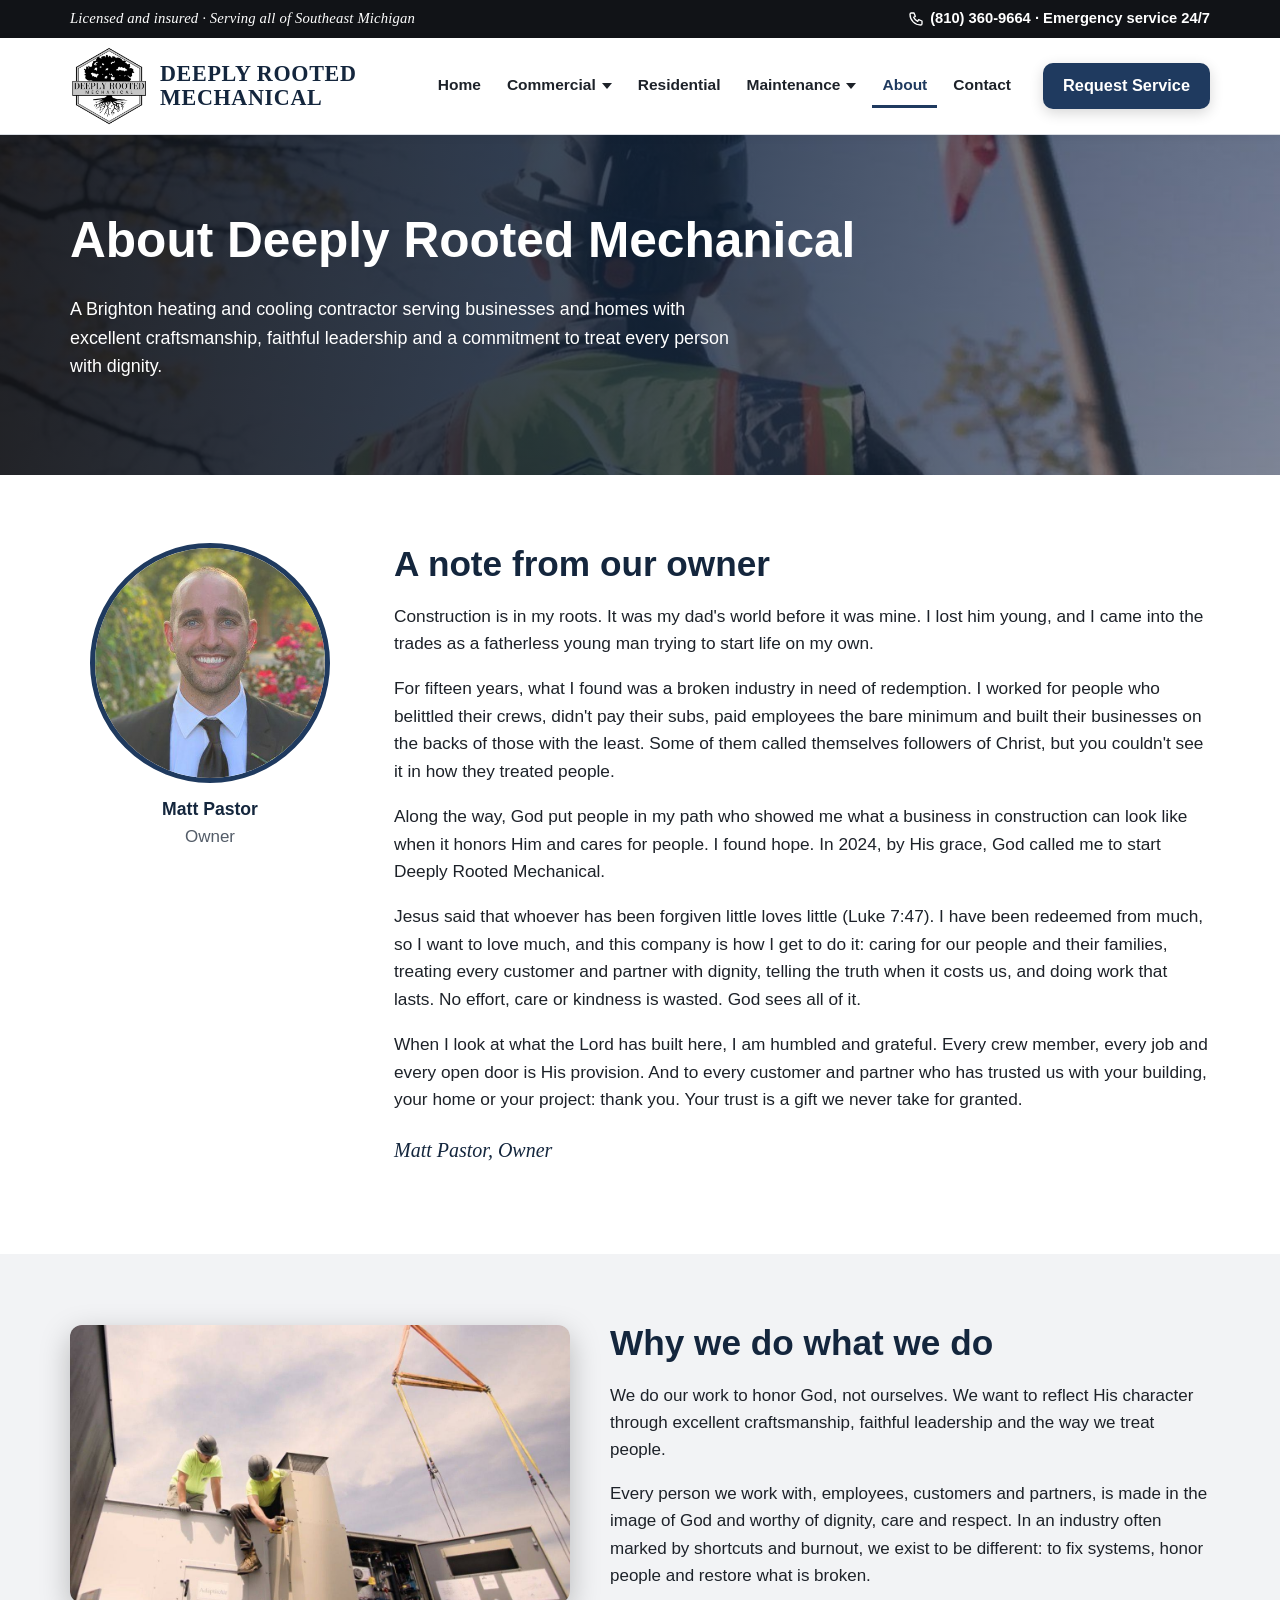
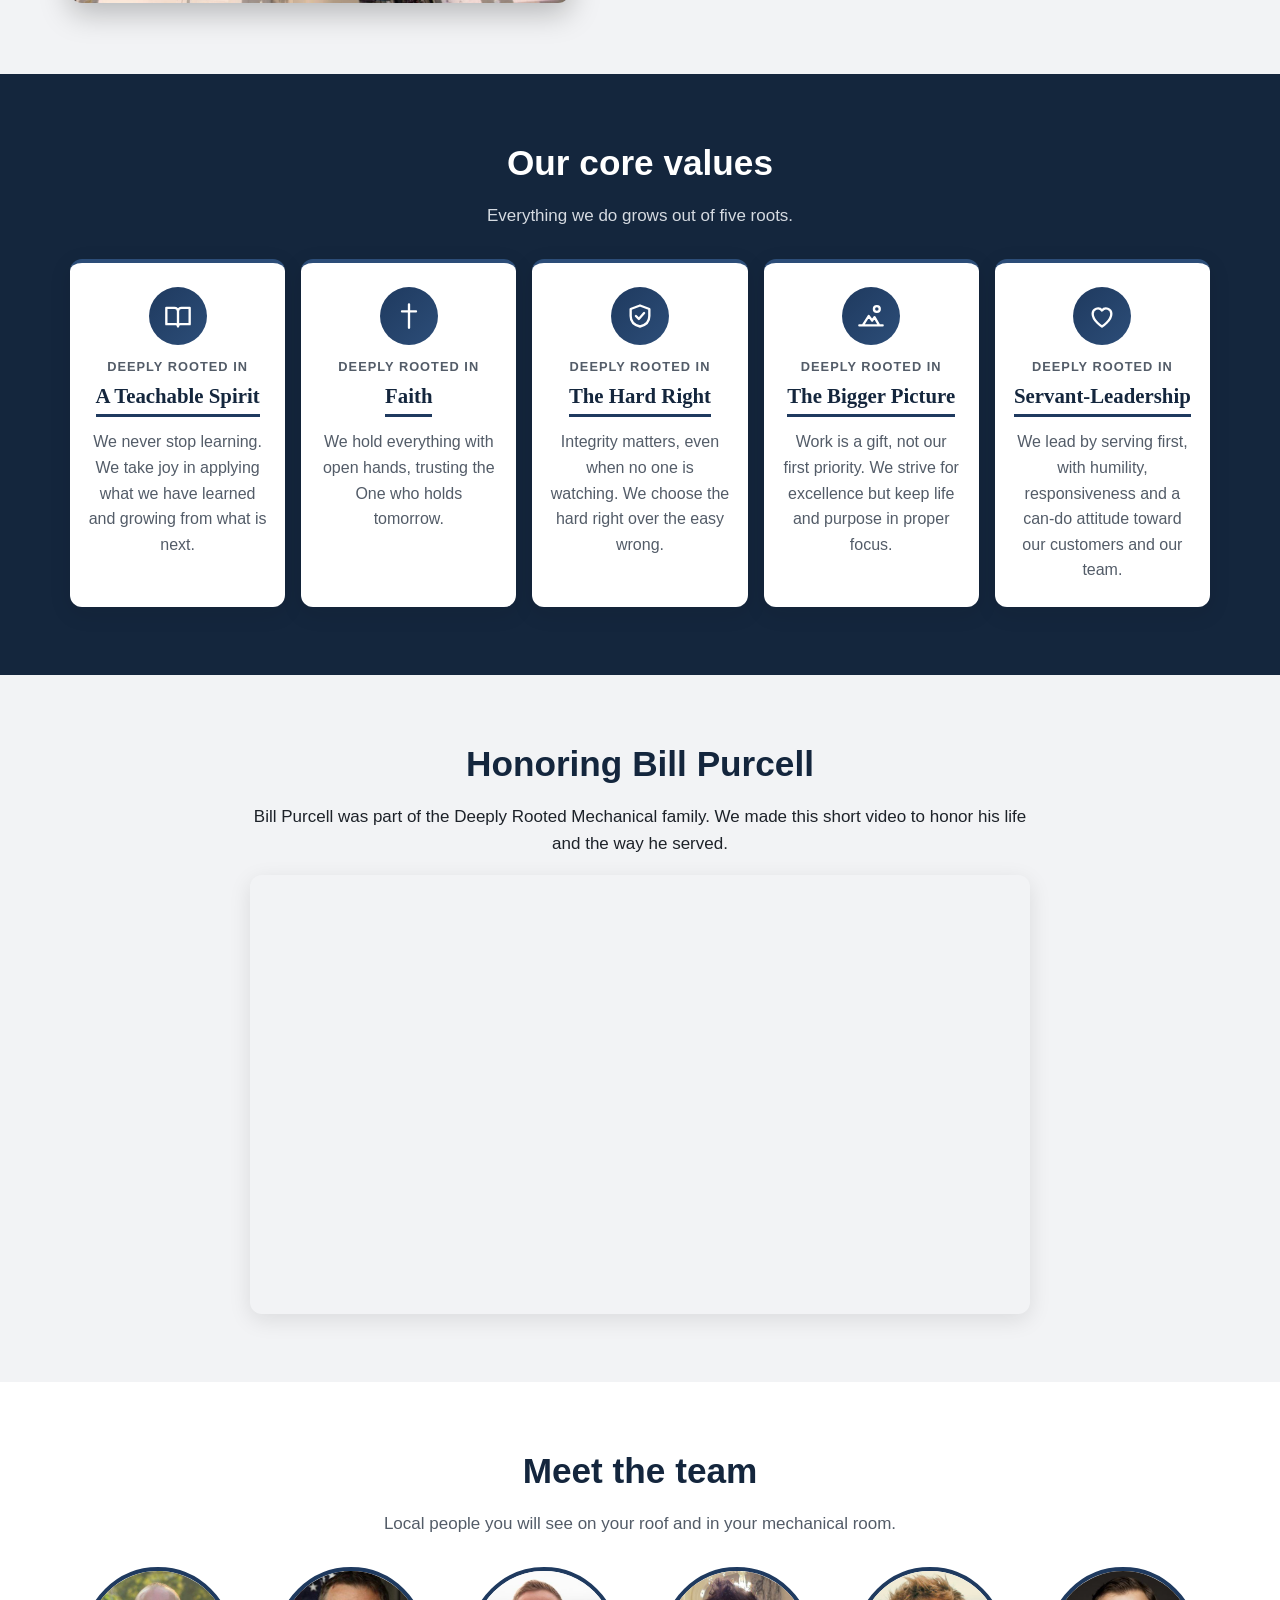
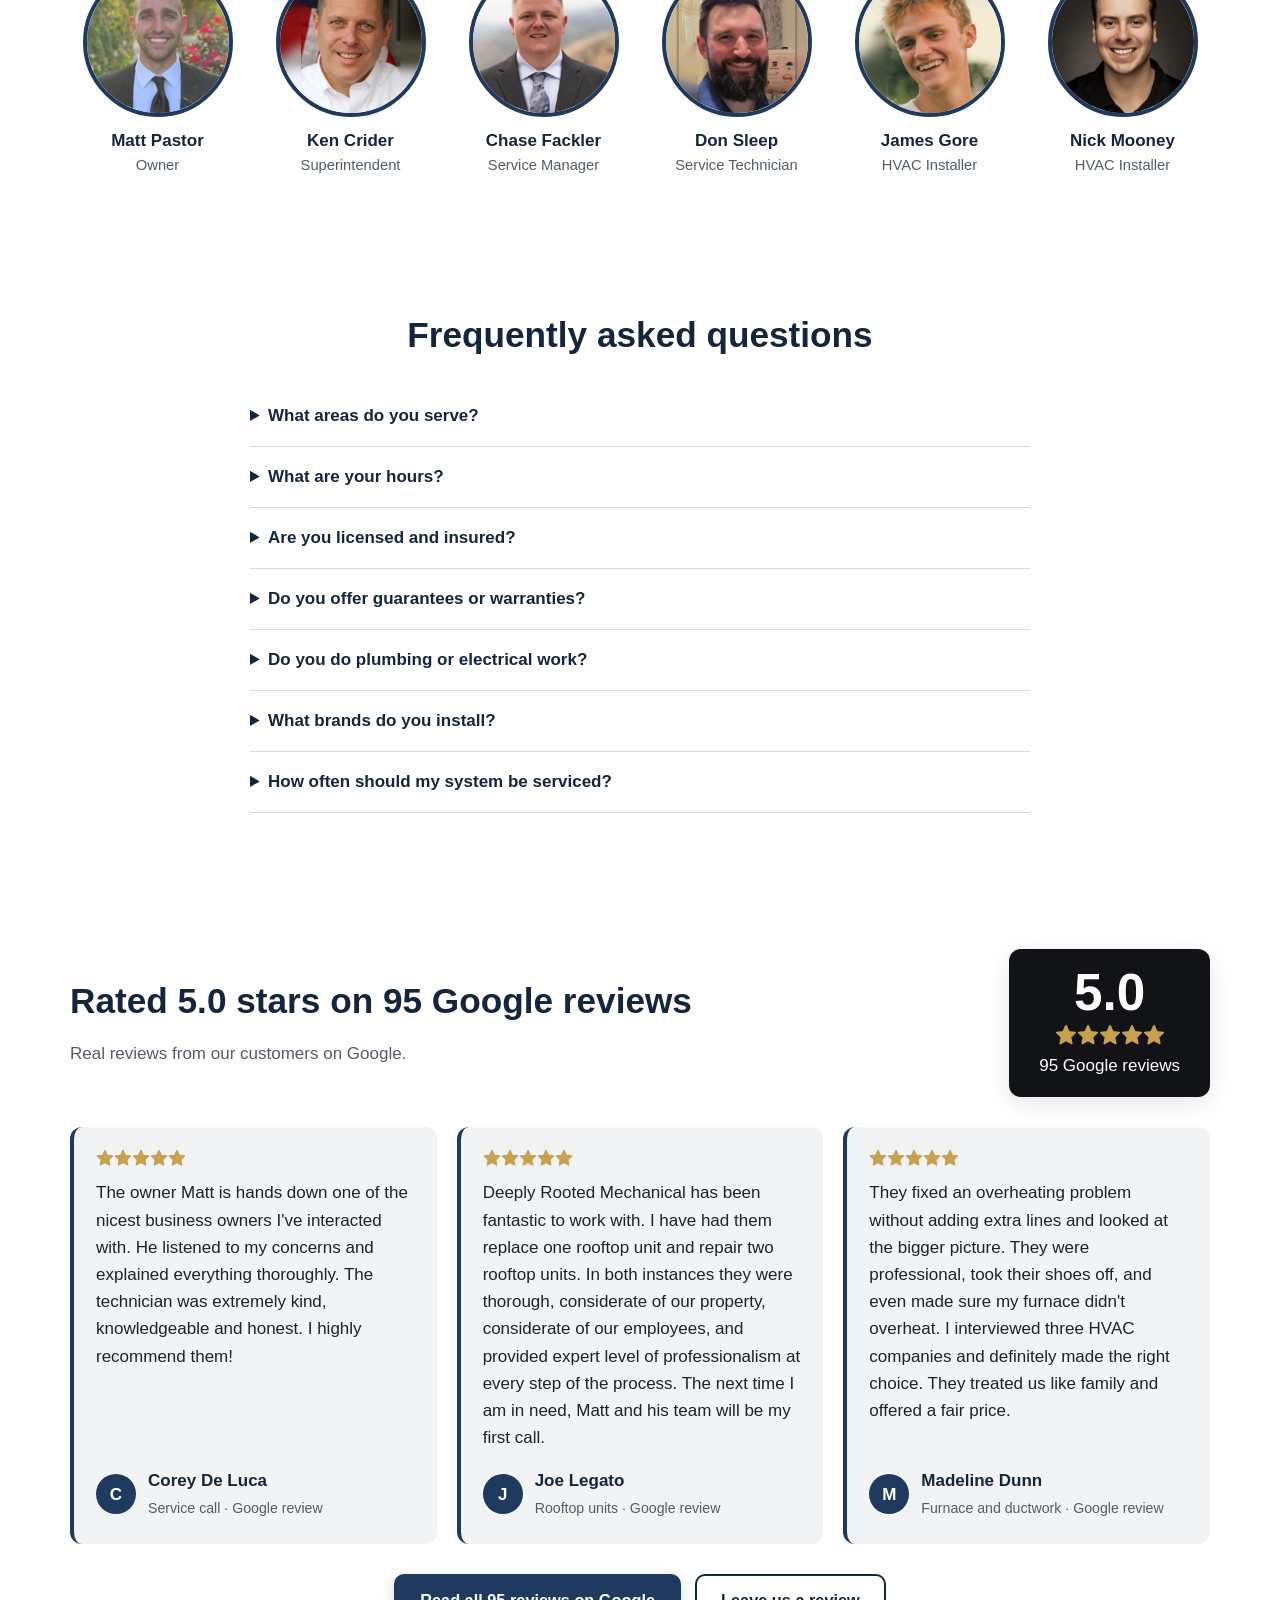
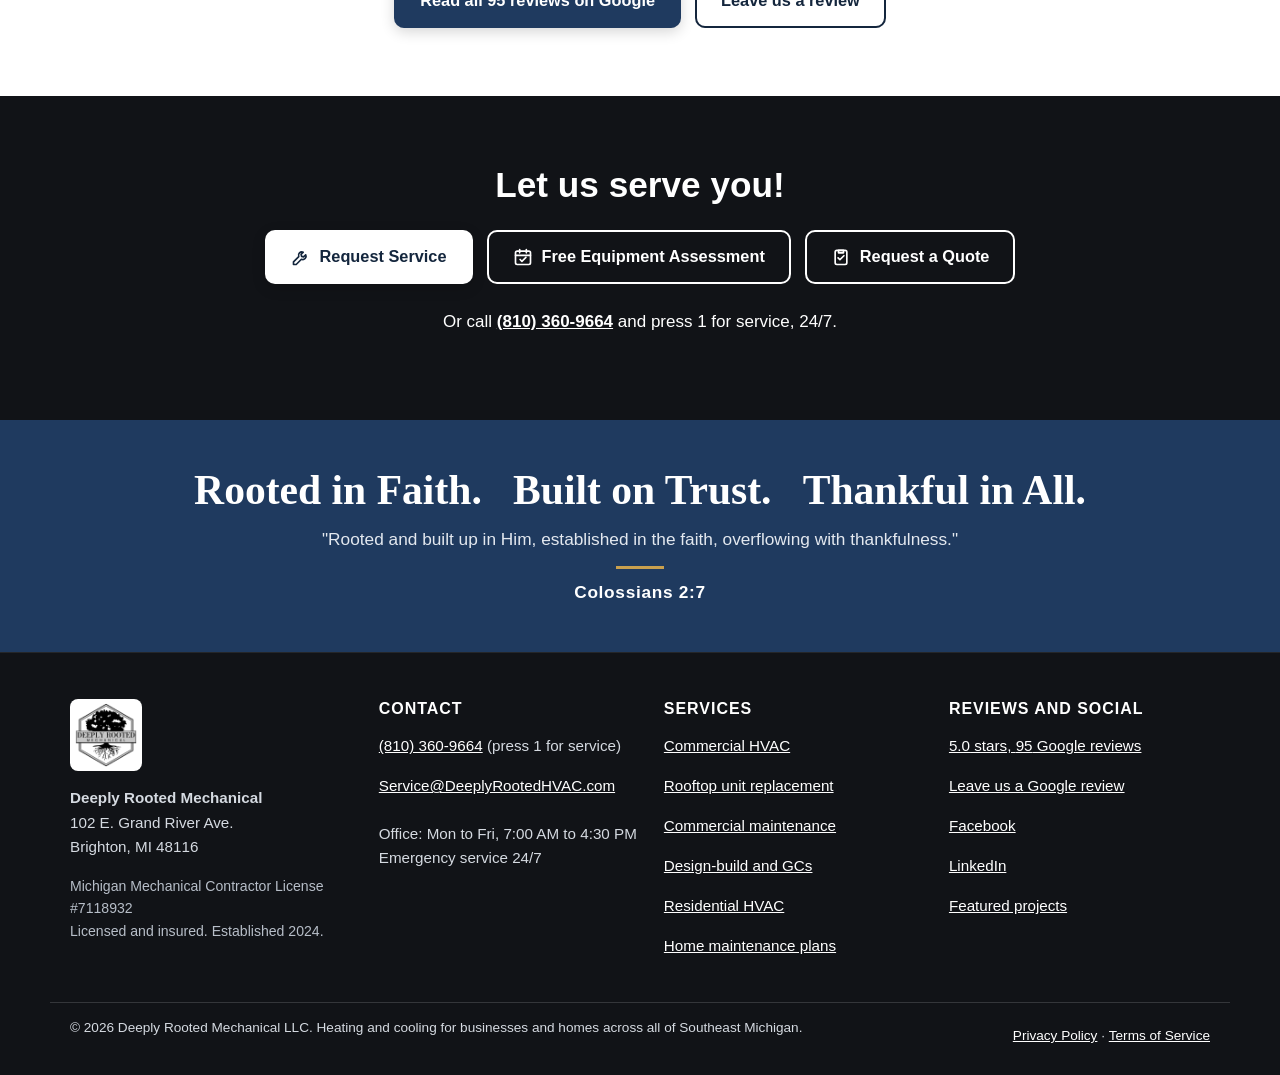
==== commit c0a84f5d: "Round 5: navy header button, project experience table, GC trust list, address/submit text by type, s" ====
--- a/public/about-us/index.html
+++ b/public/about-us/index.html
@@ -13,7 +13,7 @@
 <meta property="og:image" content="https://deeplyrootedhvac.com/assets/img/rtu-crane.jpg">
 <meta name="theme-color" content="#14263d">
 <link rel="icon" type="image/png" href="/assets/favicon.png">
-<link rel="stylesheet" href="/assets/style.css?v=626517c5">
+<link rel="stylesheet" href="/assets/style.css?v=ab6e7ed0">
 <script type="application/ld+json">{"@context": "https://schema.org", "@type": "HVACBusiness", "@id": "https://deeplyrootedhvac.com/#business", "name": "Deeply Rooted Mechanical", "legalName": "Deeply Rooted Mechanical LLC", "url": "https://deeplyrootedhvac.com/", "logo": "https://deeplyrootedhvac.com/assets/logo.png", "image": "https://deeplyrootedhvac.com/assets/img/rtu-crane.jpg", "telephone": "(810) 360-9664", "email": "Service@DeeplyRootedHVAC.com", "foundingDate": "2024", "address": {"@type": "PostalAddress", "streetAddress": "102 E. Grand River Ave.", "addressLocality": "Brighton", "addressRegion": "MI", "postalCode": "48116", "addressCountry": "US"}, "openingHoursSpecification": [{"@type": "OpeningHoursSpecification", "dayOfWeek": ["Monday", "Tuesday", "Wednesday", "Thursday", "Friday"], "opens": "07:00", "closes": "16:30"}], "areaServed": [{"@type": "AdministrativeArea", "name": "Southeast Michigan"}, {"@type": "AdministrativeArea", "name": "Livingston County, MI"}, {"@type": "AdministrativeArea", "name": "Oakland County, MI"}, {"@type": "AdministrativeArea", "name": "Genesee County, MI"}, {"@type": "AdministrativeArea", "name": "Wayne County, MI"}, {"@type": "City", "name": "Brighton, MI"}, {"@type": "City", "name": "Howell, MI"}, {"@type": "City", "name": "Hartland, MI"}, {"@type": "City", "name": "Pinckney, MI"}, {"@type": "City", "name": "Fowlerville, MI"}, {"@type": "City", "name": "Novi, MI"}, {"@type": "City", "name": "Milford, MI"}, {"@type": "City", "name": "Highland, MI"}, {"@type": "City", "name": "Wixom, MI"}, {"@type": "City", "name": "Commerce, MI"}, {"@type": "City", "name": "Farmington Hills, MI"}, {"@type": "City", "name": "Troy, MI"}, {"@type": "City", "name": "Fenton, MI"}, {"@type": "City", "name": "Linden, MI"}, {"@type": "City", "name": "Grand Blanc, MI"}, {"@type": "City", "name": "Flint, MI"}, {"@type": "City", "name": "Livonia, MI"}, {"@type": "City", "name": "Northville, MI"}, {"@type": "City", "name": "Plymouth, MI"}, {"@type": "City", "name": "Canton, MI"}, {"@type": "City", "name": "Detroit, MI"}], "aggregateRating": {"@type": "AggregateRating", "ratingValue": "5.0", "reviewCount": 95}, "knowsAbout": ["Commercial HVAC", "Rooftop unit (RTU) replacement", "Commercial HVAC maintenance agreements", "Design-build HVAC", "Tenant build-out HVAC", "Sheet metal ductwork", "Boiler service", "Ductless mini split systems", "Furnace repair", "Air conditioning repair"], "hasMap": "https://www.google.com/maps?cid=12884188372933293353", "slogan": "Rooted in Faith. Built on Trust. Thankful in All.", "sameAs": ["https://www.facebook.com/profile.php?id=61579592821615", "https://www.linkedin.com/company/deeply-rooted-mechanical", "https://www.google.com/maps?cid=12884188372933293353"]}</script><script type="application/ld+json">{"@context": "https://schema.org", "@type": "FAQPage", "mainEntity": [{"@type": "Question", "name": "What areas do you serve?", "acceptedAnswer": {"@type": "Answer", "text": "All of Southeast Michigan, including Livingston, Oakland, Genesee and Wayne counties. Our office is in Brighton."}}, {"@type": "Question", "name": "What are your hours?", "acceptedAnswer": {"@type": "Answer", "text": "Our office is open Monday to Friday, 7:00 AM to 4:30 PM. Emergency service is available 24/7: call (810) 360-9664 and press 1."}}, {"@type": "Question", "name": "Are you licensed and insured?", "acceptedAnswer": {"@type": "Answer", "text": "Yes. We hold Michigan Mechanical Contractor License #7118932 and carry full business insurance."}}, {"@type": "Question", "name": "Do you offer guarantees or warranties?", "acceptedAnswer": {"@type": "Answer", "text": "Yes. All work comes with a satisfaction guarantee, manufacturer warranties on installed equipment and a one-year workmanship guarantee."}}, {"@type": "Question", "name": "Do you do plumbing or electrical work?", "acceptedAnswer": {"@type": "Answer", "text": "No. We are heating and cooling specialists. We coordinate with your plumber and electrician when a project needs them."}}, {"@type": "Question", "name": "What brands do you install?", "acceptedAnswer": {"@type": "Answer", "text": "Commercially, all major brands. For homes, we primarily install AirQuest systems."}}, {"@type": "Question", "name": "How often should my system be serviced?", "acceptedAnswer": {"@type": "Answer", "text": "At least once a year, and twice a year for best results: a spring cooling check and a fall heating check."}}]}</script>
 </head>
 <body>
@@ -23,9 +23,9 @@
 <a href="tel:+18103609664"><svg class="ic" width="16" height="16" viewBox="0 0 24 24" fill="none" stroke="currentColor" stroke-width="2" stroke-linecap="round" stroke-linejoin="round" aria-hidden="true"><path d="M5 3h4l2 5-2.5 1.5a11 11 0 0 0 6 6L16 13l5 2v4a2 2 0 0 1-2 2A16 16 0 0 1 3 5a2 2 0 0 1 2-2z"/></svg> (810) 360-9664 &middot; Emergency service 24/7</a>
 </div></div>
 <header class="site"><div class="wrap">
-<a class="brand" href="/"><img src="/assets/logo.png" alt="Deeply Rooted Mechanical logo" width="56" height="56"><span class="brand-name"><b>Deeply Rooted</b><b>Mechanical</b></span></a>
+<a class="brand" href="/"><img src="/assets/logo-sm.png" alt="Deeply Rooted Mechanical logo" width="56" height="56"><span class="brand-name"><b>Deeply Rooted</b><b>Mechanical</b></span></a>
 <nav id="mainnav" aria-label="Main"><a href="/">Home</a><div class="has-sub"><a href="/commercial">Commercial <span class="caret" aria-hidden="true"></span></a><div class="sub"><a href="/commercial">Commercial HVAC</a><a href="/rtu-replacement">Rooftop unit replacement</a><a href="/design-build">Design-build and general contractors</a><a href="/projects">Featured projects</a></div></div><a href="/residential">Residential</a><div class="has-sub"><a href="/commercial-maintenance">Maintenance <span class="caret" aria-hidden="true"></span></a><div class="sub"><a href="/commercial-maintenance">Commercial maintenance agreements</a><a href="/rooted-assurance-program">Home maintenance plans</a></div></div><a href="/about-us" aria-current="page">About</a><a href="/contact">Contact</a></nav>
-<a class="btn btn-gold hdr-cta" href="/contact?type=service">Request Service</a>
+<a class="btn btn-navy hdr-cta" href="/contact?type=service">Request Service</a>
 <a class="icon-btn hdr-call" href="tel:+18103609664" aria-label="Call (810) 360-9664"><svg class="ic" width="22" height="22" viewBox="0 0 24 24" fill="none" stroke="currentColor" stroke-width="2" stroke-linecap="round" stroke-linejoin="round" aria-hidden="true"><path d="M5 3h4l2 5-2.5 1.5a11 11 0 0 0 6 6L16 13l5 2v4a2 2 0 0 1-2 2A16 16 0 0 1 3 5a2 2 0 0 1 2-2z"/></svg></a>
 <button class="icon-btn menu-btn" type="button" aria-controls="mainnav" aria-expanded="false" aria-label="Menu"><svg class="ic" width="24" height="24" viewBox="0 0 24 24" fill="none" stroke="currentColor" stroke-width="2" stroke-linecap="round" stroke-linejoin="round" aria-hidden="true"><path d="M4 7h16M4 12h16M4 17h16"/></svg></button>
 </div></header>
@@ -103,7 +103,7 @@
 </div></section>
 <footer class="site"><div class="wrap cols">
 <div>
-<img src="/assets/logo.png" alt="" width="72" height="72">
+<img src="/assets/logo-sm.png" alt="" width="72" height="72">
 <p><strong>Deeply Rooted Mechanical</strong><br>102 E. Grand River Ave.<br>Brighton, MI 48116</p>
 <p class="small">Michigan Mechanical Contractor License #7118932<br>Licensed and insured. Established 2024.</p>
 </div>
@@ -125,6 +125,6 @@
 <p><a href="/privacy-policy">Privacy Policy</a> &middot; <a href="/terms-of-service">Terms of Service</a></p></div>
 </footer>
 <div class="mbar"><a href="tel:+18103609664"><svg class="ic" width="20" height="20" viewBox="0 0 24 24" fill="none" stroke="currentColor" stroke-width="2" stroke-linecap="round" stroke-linejoin="round" aria-hidden="true"><path d="M5 3h4l2 5-2.5 1.5a11 11 0 0 0 6 6L16 13l5 2v4a2 2 0 0 1-2 2A16 16 0 0 1 3 5a2 2 0 0 1 2-2z"/></svg> Call</a><a class="mbar-main" href="/contact?type=service"><svg class="ic" width="20" height="20" viewBox="0 0 24 24" fill="none" stroke="currentColor" stroke-width="2" stroke-linecap="round" stroke-linejoin="round" aria-hidden="true"><path d="M14.7 6.3a4 4 0 0 0-5.4 5.2L3 17.8V21h3.2l6.3-6.3a4 4 0 0 0 5.2-5.4l-2.6 2.6-2.4-.6-.6-2.4z"/></svg> Request Service</a></div>
-<script src="/assets/site.js?v=7b4f1c7f" defer></script>
+<script src="/assets/site.js?v=7d9e8c18" defer></script>
 </body>
 </html>
--- a/assets/style.css
+++ b/assets/style.css
@@ -362,3 +362,12 @@
 .r-ic{width:44px;height:44px;border-radius:12px;background:var(--navy);color:#fff;display:grid;place-items:center;flex:none}
 @media (max-width:1020px){.brand img{width:56px;height:56px}.brand-name b{font-size:1.08rem}}
 @media (max-width:640px){.hero-logo{width:96px;height:96px;padding:7px}.brand-name b{font-size:1rem}.brand img{width:50px;height:50px}}
+
+/* round 5 */
+.mbar a.mbar-main{background:var(--navy);color:#fff}
+.work{width:100%;border-collapse:collapse;background:#fff;border-radius:var(--radius);overflow:hidden;box-shadow:var(--shadow)}
+.work th,.work td{padding:12px 16px;text-align:left;border-bottom:1px solid var(--line);vertical-align:top}
+.work th{background:var(--navy-d);color:#fff;font-size:.9rem;text-transform:uppercase;letter-spacing:.05em}
+.work td:last-child{white-space:nowrap;color:var(--muted)}
+.split .checks{margin-top:14px}
+@media (max-width:640px){.hero-logo{display:none}.work th:nth-child(2),.work td:nth-child(2){font-size:.92rem}}
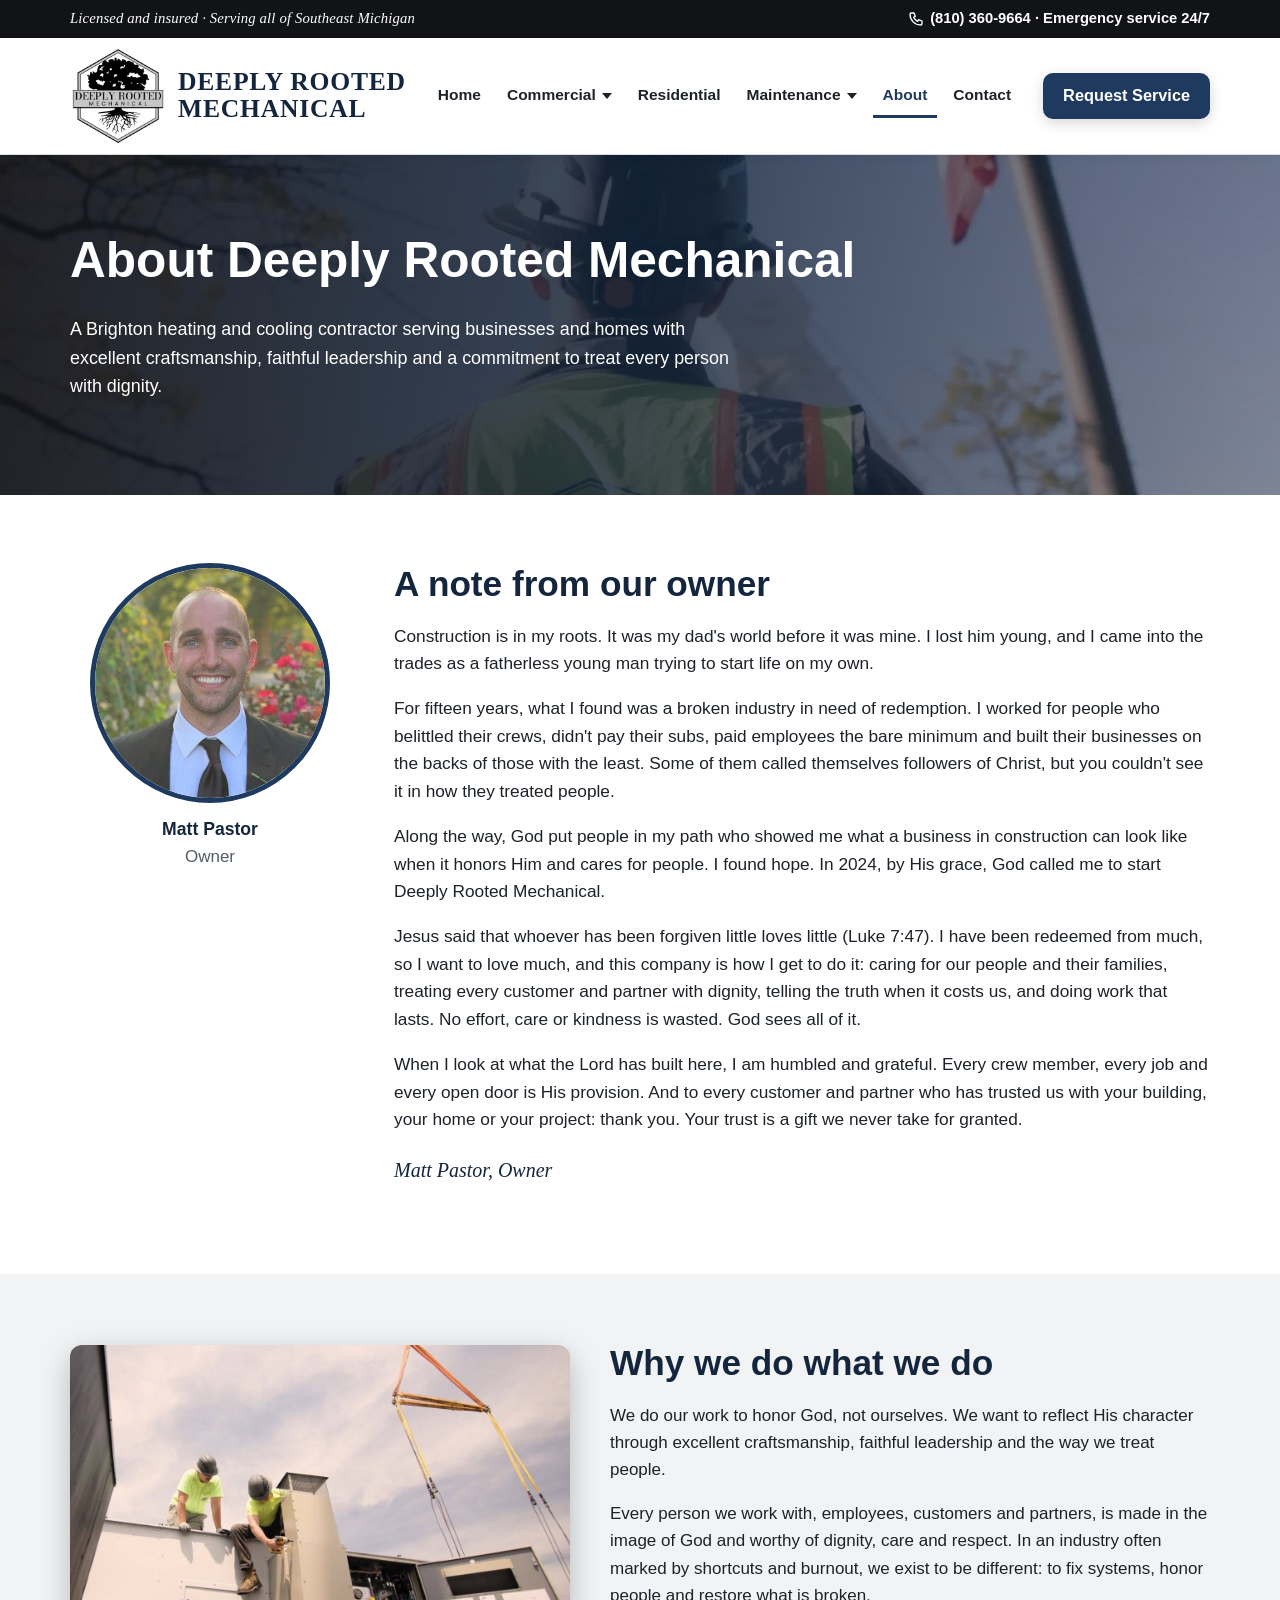
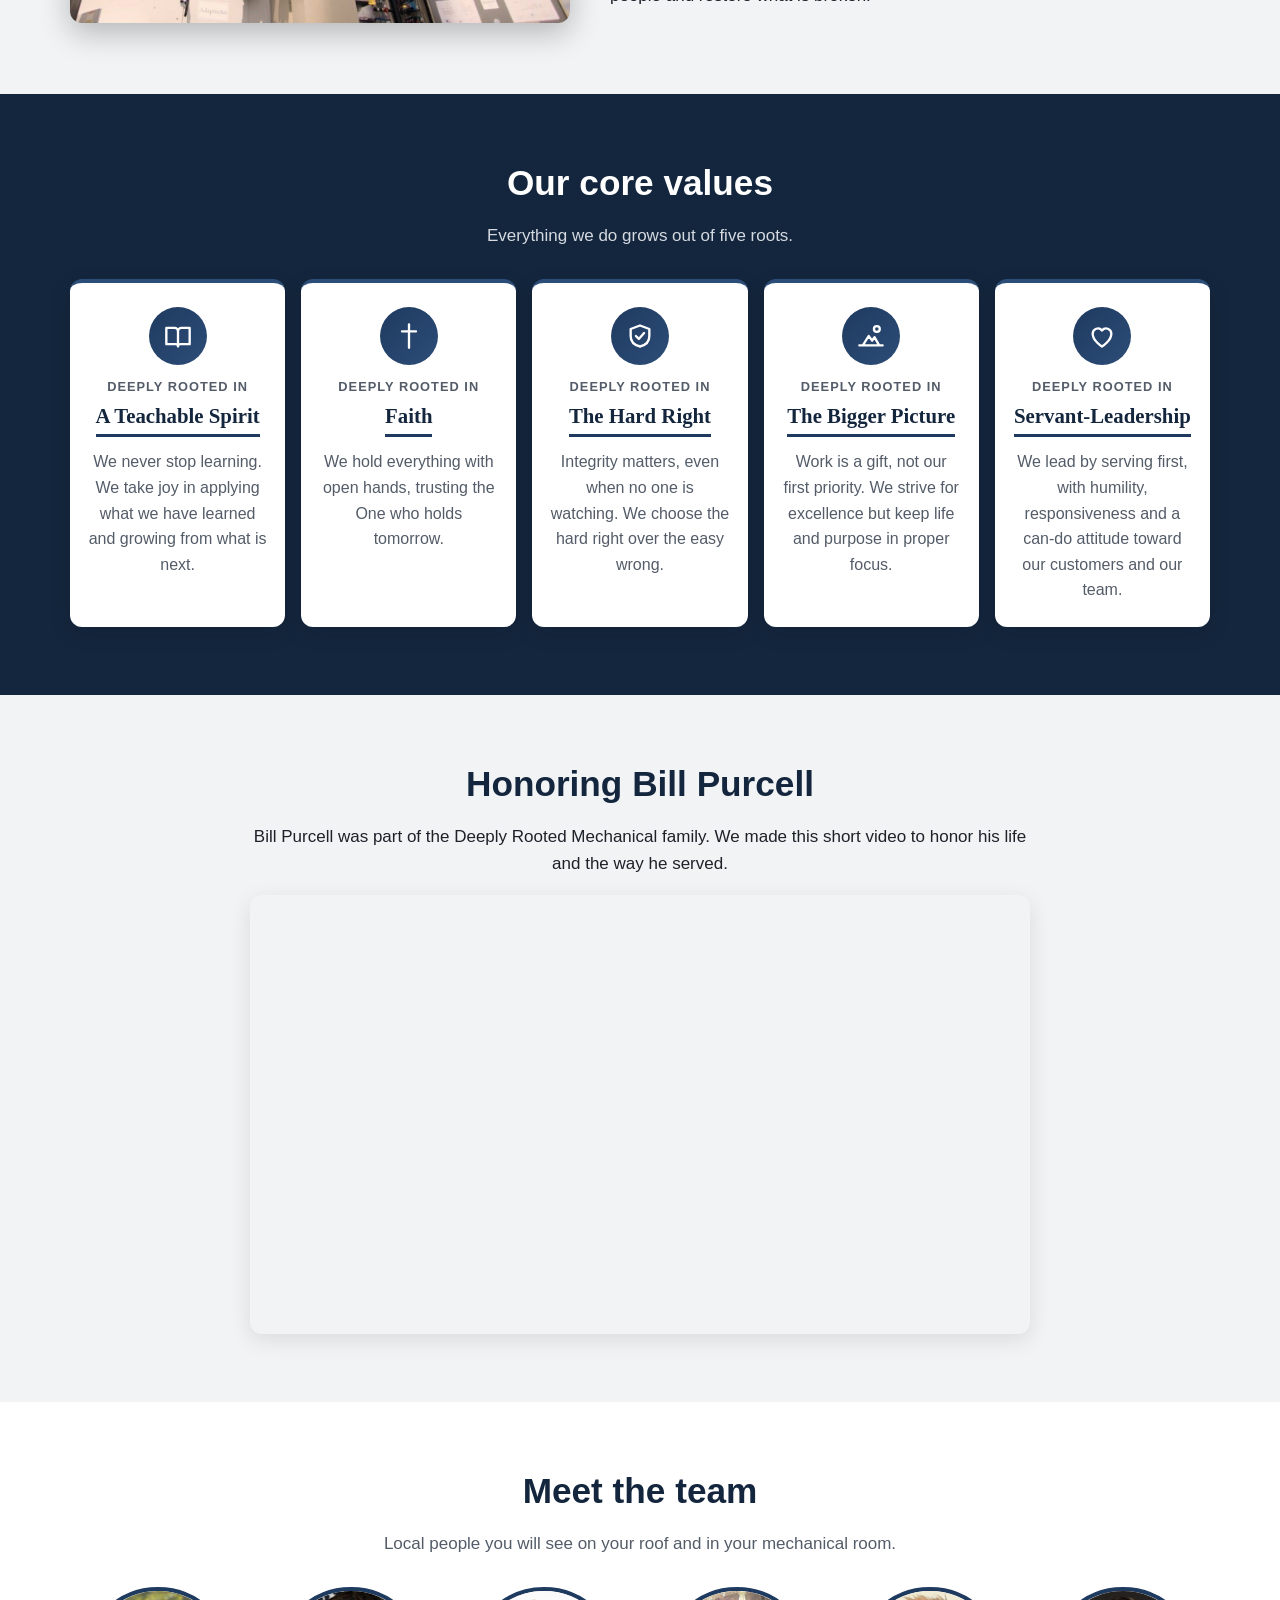
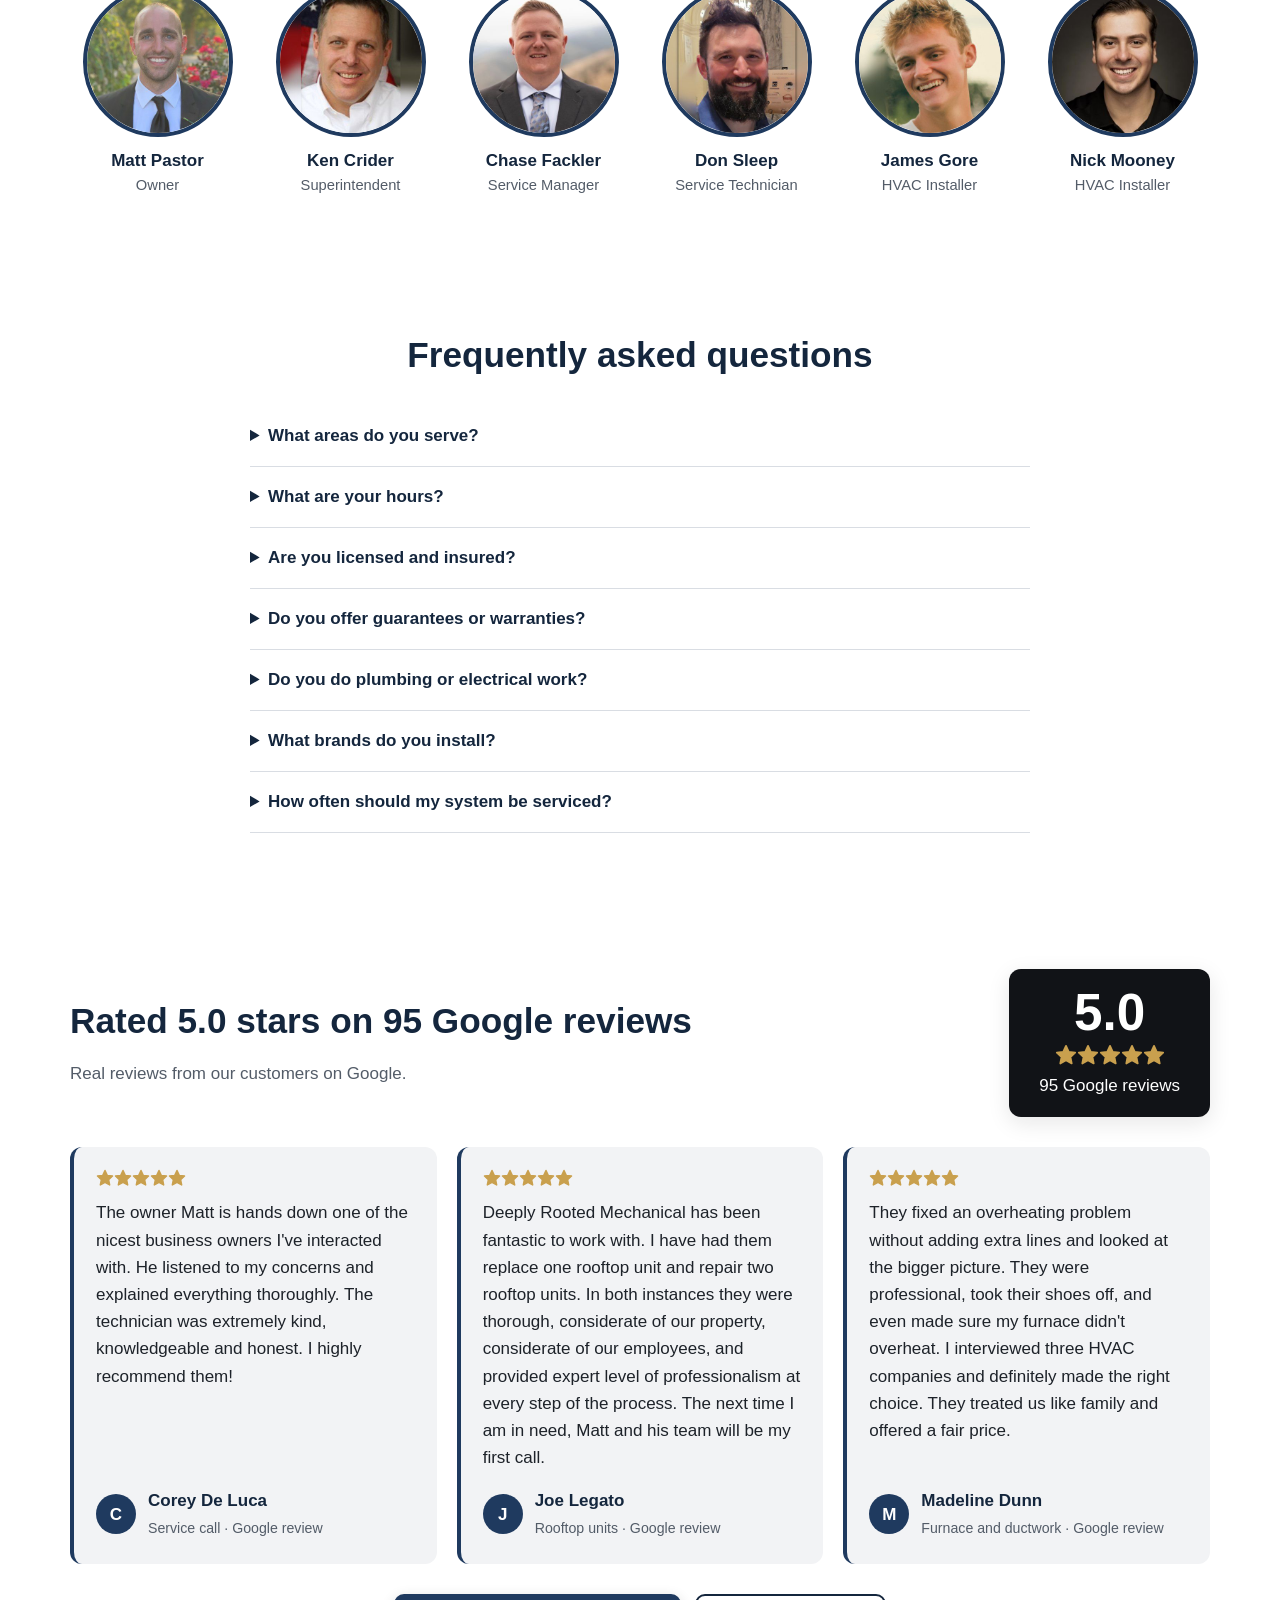
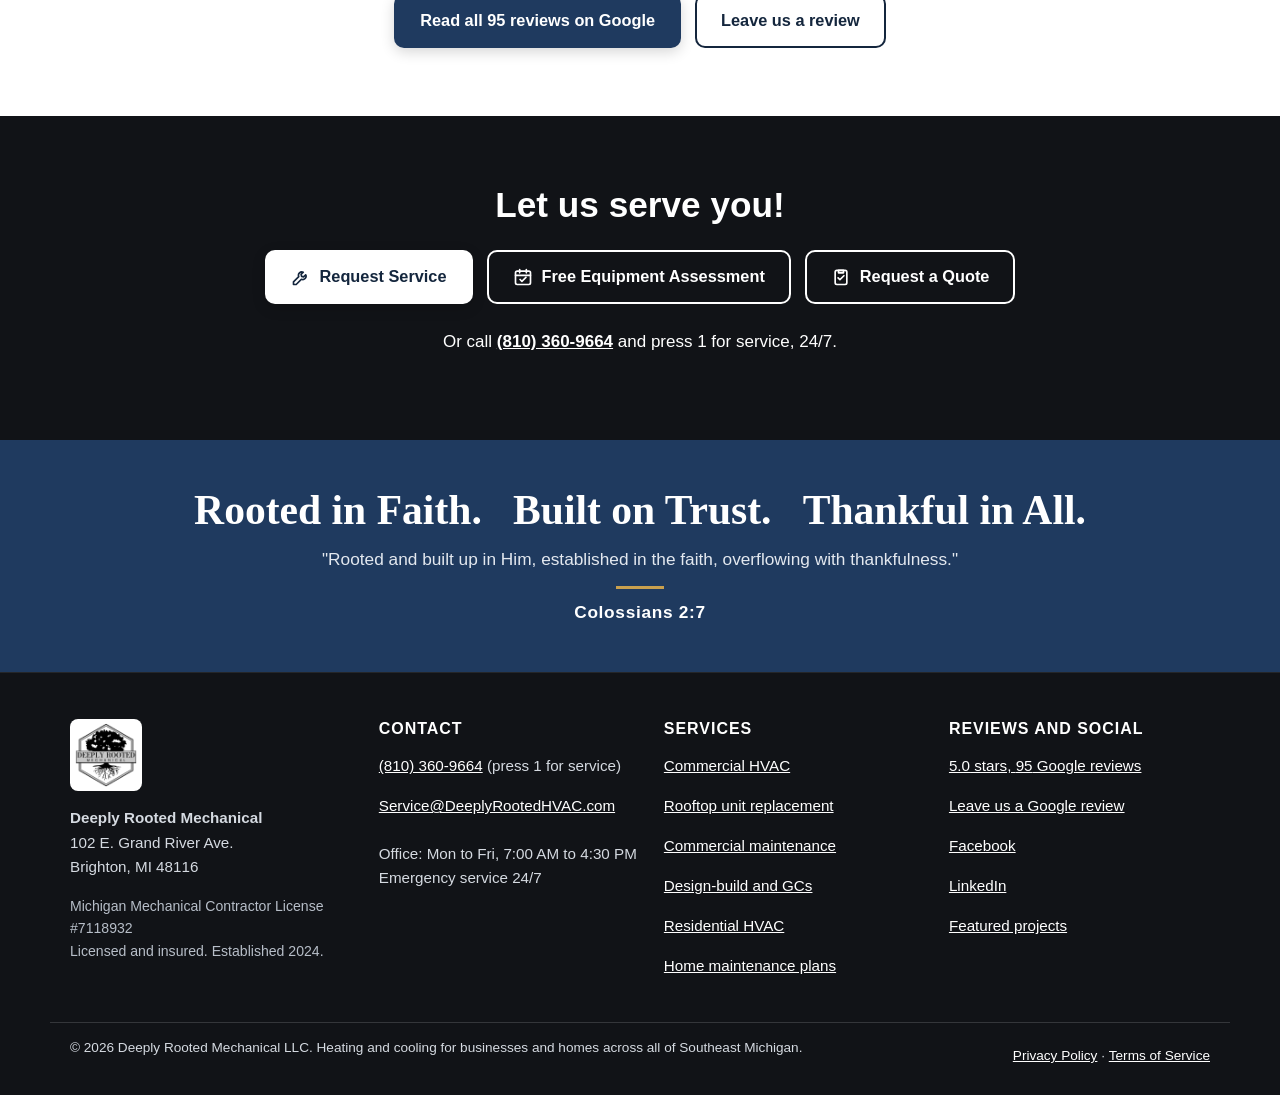
==== commit aafdfe86: "Round 7: one logo (bigger header), Agape Church replaces Frames & More, client logos in Trusted by C" ====
--- a/public/about-us/index.html
+++ b/public/about-us/index.html
@@ -13,7 +13,7 @@
 <meta property="og:image" content="https://deeplyrootedhvac.com/assets/img/rtu-crane.jpg">
 <meta name="theme-color" content="#14263d">
 <link rel="icon" type="image/png" href="/assets/favicon.png">
-<link rel="stylesheet" href="/assets/style.css?v=ab6e7ed0">
+<link rel="stylesheet" href="/assets/style.css?v=283c35a8">
 <script type="application/ld+json">{"@context": "https://schema.org", "@type": "HVACBusiness", "@id": "https://deeplyrootedhvac.com/#business", "name": "Deeply Rooted Mechanical", "legalName": "Deeply Rooted Mechanical LLC", "url": "https://deeplyrootedhvac.com/", "logo": "https://deeplyrootedhvac.com/assets/logo.png", "image": "https://deeplyrootedhvac.com/assets/img/rtu-crane.jpg", "telephone": "(810) 360-9664", "email": "Service@DeeplyRootedHVAC.com", "foundingDate": "2024", "address": {"@type": "PostalAddress", "streetAddress": "102 E. Grand River Ave.", "addressLocality": "Brighton", "addressRegion": "MI", "postalCode": "48116", "addressCountry": "US"}, "openingHoursSpecification": [{"@type": "OpeningHoursSpecification", "dayOfWeek": ["Monday", "Tuesday", "Wednesday", "Thursday", "Friday"], "opens": "07:00", "closes": "16:30"}], "areaServed": [{"@type": "AdministrativeArea", "name": "Southeast Michigan"}, {"@type": "AdministrativeArea", "name": "Livingston County, MI"}, {"@type": "AdministrativeArea", "name": "Oakland County, MI"}, {"@type": "AdministrativeArea", "name": "Genesee County, MI"}, {"@type": "AdministrativeArea", "name": "Wayne County, MI"}, {"@type": "City", "name": "Brighton, MI"}, {"@type": "City", "name": "Howell, MI"}, {"@type": "City", "name": "Hartland, MI"}, {"@type": "City", "name": "Pinckney, MI"}, {"@type": "City", "name": "Fowlerville, MI"}, {"@type": "City", "name": "Novi, MI"}, {"@type": "City", "name": "Milford, MI"}, {"@type": "City", "name": "Highland, MI"}, {"@type": "City", "name": "Wixom, MI"}, {"@type": "City", "name": "Commerce, MI"}, {"@type": "City", "name": "Farmington Hills, MI"}, {"@type": "City", "name": "Troy, MI"}, {"@type": "City", "name": "Fenton, MI"}, {"@type": "City", "name": "Linden, MI"}, {"@type": "City", "name": "Grand Blanc, MI"}, {"@type": "City", "name": "Flint, MI"}, {"@type": "City", "name": "Livonia, MI"}, {"@type": "City", "name": "Northville, MI"}, {"@type": "City", "name": "Plymouth, MI"}, {"@type": "City", "name": "Canton, MI"}, {"@type": "City", "name": "Detroit, MI"}], "aggregateRating": {"@type": "AggregateRating", "ratingValue": "5.0", "reviewCount": 95}, "knowsAbout": ["Commercial HVAC", "Rooftop unit (RTU) replacement", "Commercial HVAC maintenance agreements", "Design-build HVAC", "Tenant build-out HVAC", "Sheet metal ductwork", "Boiler service", "Ductless mini split systems", "Furnace repair", "Air conditioning repair"], "hasMap": "https://www.google.com/maps?cid=12884188372933293353", "slogan": "Rooted in Faith. Built on Trust. Thankful in All.", "sameAs": ["https://www.facebook.com/profile.php?id=61579592821615", "https://www.linkedin.com/company/deeply-rooted-mechanical", "https://www.google.com/maps?cid=12884188372933293353"]}</script><script type="application/ld+json">{"@context": "https://schema.org", "@type": "FAQPage", "mainEntity": [{"@type": "Question", "name": "What areas do you serve?", "acceptedAnswer": {"@type": "Answer", "text": "All of Southeast Michigan, including Livingston, Oakland, Genesee and Wayne counties. Our office is in Brighton."}}, {"@type": "Question", "name": "What are your hours?", "acceptedAnswer": {"@type": "Answer", "text": "Our office is open Monday to Friday, 7:00 AM to 4:30 PM. Emergency service is available 24/7: call (810) 360-9664 and press 1."}}, {"@type": "Question", "name": "Are you licensed and insured?", "acceptedAnswer": {"@type": "Answer", "text": "Yes. We hold Michigan Mechanical Contractor License #7118932 and carry full business insurance."}}, {"@type": "Question", "name": "Do you offer guarantees or warranties?", "acceptedAnswer": {"@type": "Answer", "text": "Yes. All work comes with a satisfaction guarantee, manufacturer warranties on installed equipment and a one-year workmanship guarantee."}}, {"@type": "Question", "name": "Do you do plumbing or electrical work?", "acceptedAnswer": {"@type": "Answer", "text": "No. We are heating and cooling specialists. We coordinate with your plumber and electrician when a project needs them."}}, {"@type": "Question", "name": "What brands do you install?", "acceptedAnswer": {"@type": "Answer", "text": "Commercially, all major brands. For homes, we primarily install AirQuest systems."}}, {"@type": "Question", "name": "How often should my system be serviced?", "acceptedAnswer": {"@type": "Answer", "text": "At least once a year, and twice a year for best results: a spring cooling check and a fall heating check."}}]}</script>
 </head>
 <body>
@@ -125,6 +125,6 @@
 <p><a href="/privacy-policy">Privacy Policy</a> &middot; <a href="/terms-of-service">Terms of Service</a></p></div>
 </footer>
 <div class="mbar"><a href="tel:+18103609664"><svg class="ic" width="20" height="20" viewBox="0 0 24 24" fill="none" stroke="currentColor" stroke-width="2" stroke-linecap="round" stroke-linejoin="round" aria-hidden="true"><path d="M5 3h4l2 5-2.5 1.5a11 11 0 0 0 6 6L16 13l5 2v4a2 2 0 0 1-2 2A16 16 0 0 1 3 5a2 2 0 0 1 2-2z"/></svg> Call</a><a class="mbar-main" href="/contact?type=service"><svg class="ic" width="20" height="20" viewBox="0 0 24 24" fill="none" stroke="currentColor" stroke-width="2" stroke-linecap="round" stroke-linejoin="round" aria-hidden="true"><path d="M14.7 6.3a4 4 0 0 0-5.4 5.2L3 17.8V21h3.2l6.3-6.3a4 4 0 0 0 5.2-5.4l-2.6 2.6-2.4-.6-.6-2.4z"/></svg> Request Service</a></div>
-<script src="/assets/site.js?v=7d9e8c18" defer></script>
+<script src="/assets/site.js?v=02a46352" defer></script>
 </body>
 </html>
--- a/assets/style.css
+++ b/assets/style.css
@@ -371,3 +371,40 @@
 .work td:last-child{white-space:nowrap;color:var(--muted)}
 .split .checks{margin-top:14px}
 @media (max-width:640px){.hero-logo{display:none}.work th:nth-child(2),.work td:nth-child(2){font-size:.92rem}}
+
+/* round 6 */
+.trusted{background:#fff;padding:30px 0;border-bottom:1px solid var(--line)}
+.tb-h{text-align:center;color:var(--muted);font-size:.85rem;text-transform:uppercase;letter-spacing:.08em;font-weight:700;margin:0 0 14px}
+.trusted ul{list-style:none;margin:0;padding:0;display:flex;flex-wrap:wrap;justify-content:center;gap:10px 26px}
+.trusted li{font-family:Georgia,"Times New Roman",serif;font-weight:700;color:var(--navy-d);font-size:1.12rem}
+.projects li > div{display:flex;flex-direction:column}
+.projects .tags{margin-top:auto!important;padding-top:8px}
+.cost-line{background:var(--gray-l);border-left:4px solid var(--navy);padding:14px 18px;border-radius:8px}
+.hero-logo{width:108px;height:108px;margin-bottom:16px}
+@media (max-width:640px){
+ .work thead{display:none}
+ .work,.work tbody,.work tr,.work td{display:block;width:100%}
+ .work tr{border-bottom:1px solid var(--line);padding:10px 14px}
+ .work td{border:0;padding:2px 0}
+ .work td:last-child{color:var(--muted);font-size:.9rem}
+ .paths{display:none}
+}
+
+/* round 7: one logo, larger header brand */
+header.site .wrap{padding-top:10px;padding-bottom:10px}
+.brand img{width:96px;height:96px}
+.brand-name b{font-size:1.6rem}
+@media (max-width:1100px){.brand img{width:76px;height:76px}.brand-name b{font-size:1.3rem}}
+@media (max-width:1020px){.brand img{width:58px;height:58px}.brand-name b{font-size:1.1rem}}
+@media (max-width:640px){.brand img{width:52px;height:52px}.brand-name b{font-size:1rem}}
+
+/* client logos */
+.trusted ul{display:grid;grid-template-columns:repeat(8,1fr);gap:18px;align-items:start}
+.trusted li{display:flex;flex-direction:column;align-items:center;gap:8px;text-align:center;font-family:inherit;font-weight:600;font-size:.82rem;color:var(--muted)}
+.trusted img{height:56px;width:auto;max-width:100%;object-fit:contain;filter:grayscale(1);opacity:.85;transition:filter .2s,opacity .2s}
+.trusted li:hover img{filter:none;opacity:1}
+.tb-ic{height:56px;display:grid;place-items:center;color:var(--navy)}
+@media (max-width:1020px){.trusted ul{grid-template-columns:repeat(4,1fr)}}
+@media (max-width:640px){.trusted ul{grid-template-columns:repeat(2,1fr)}}
+.trusted img{filter:none;opacity:1;height:62px}
+.trusted li{font-size:.85rem}
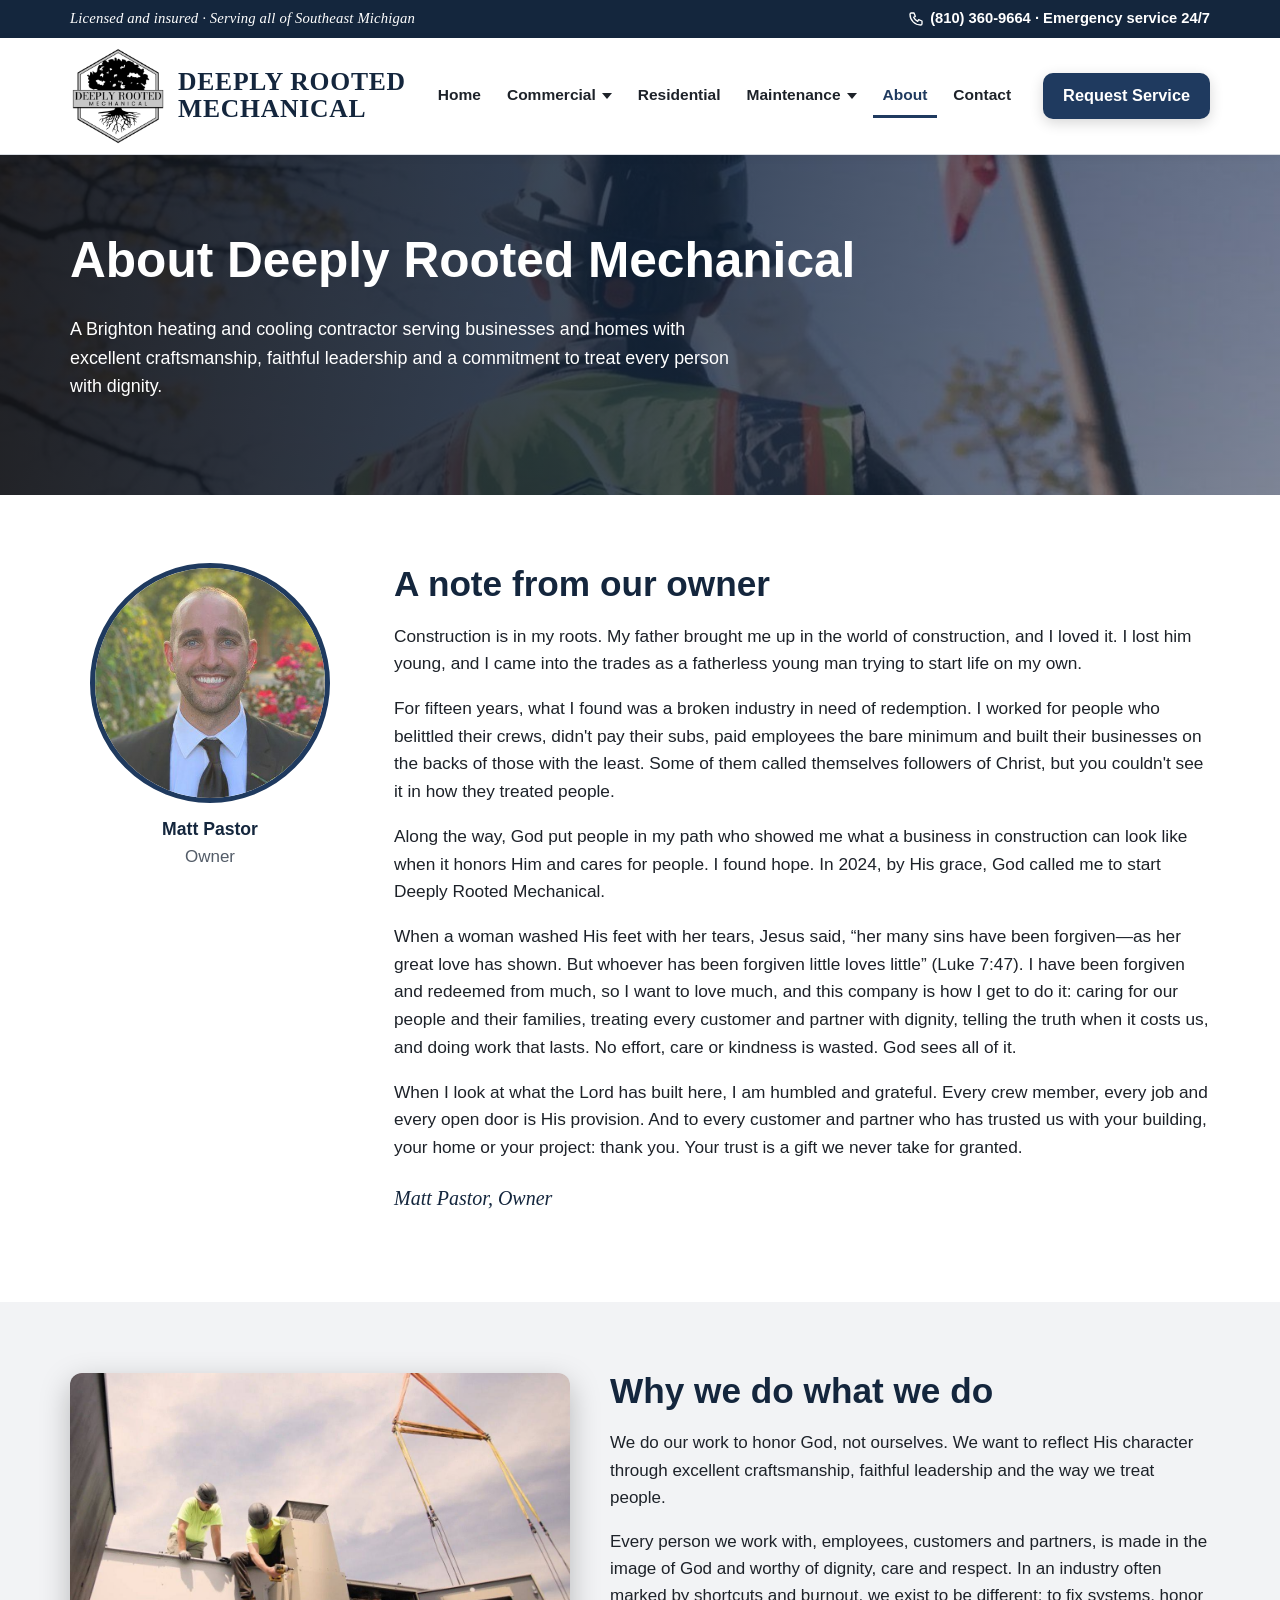
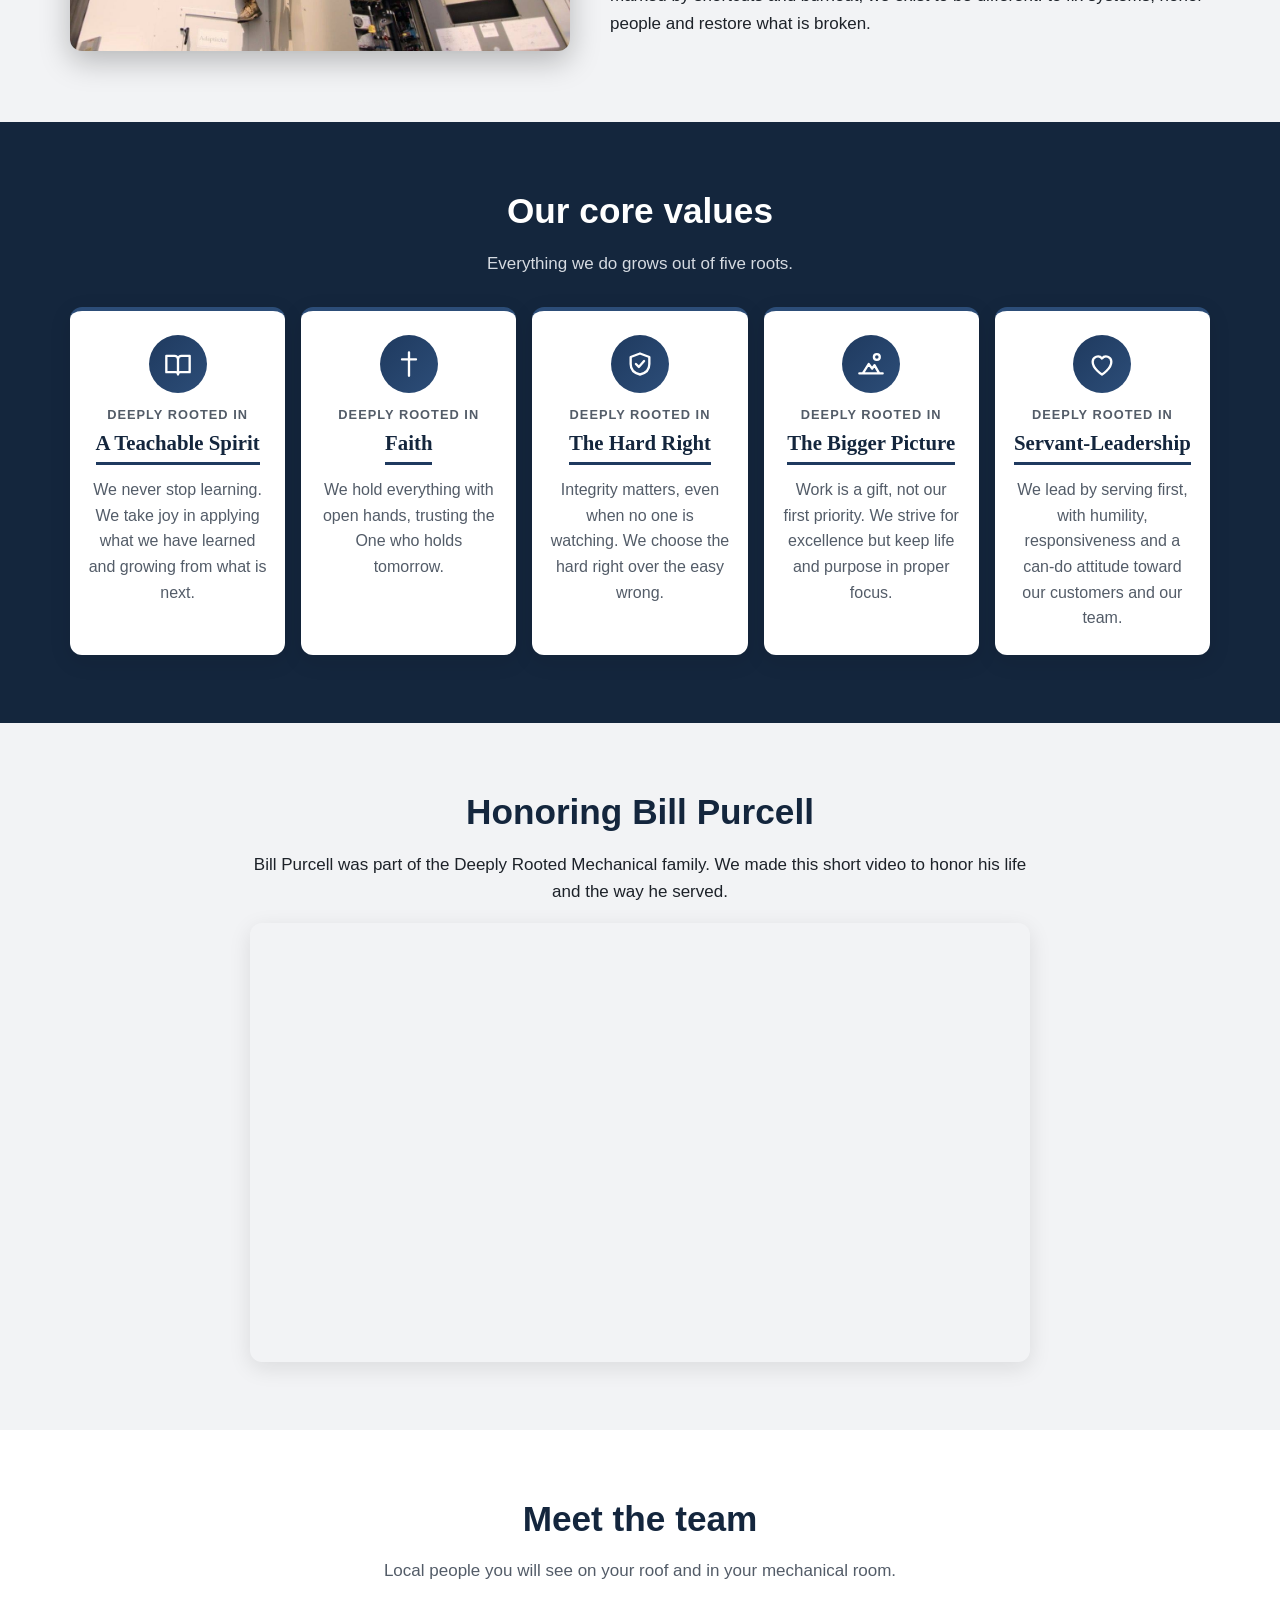
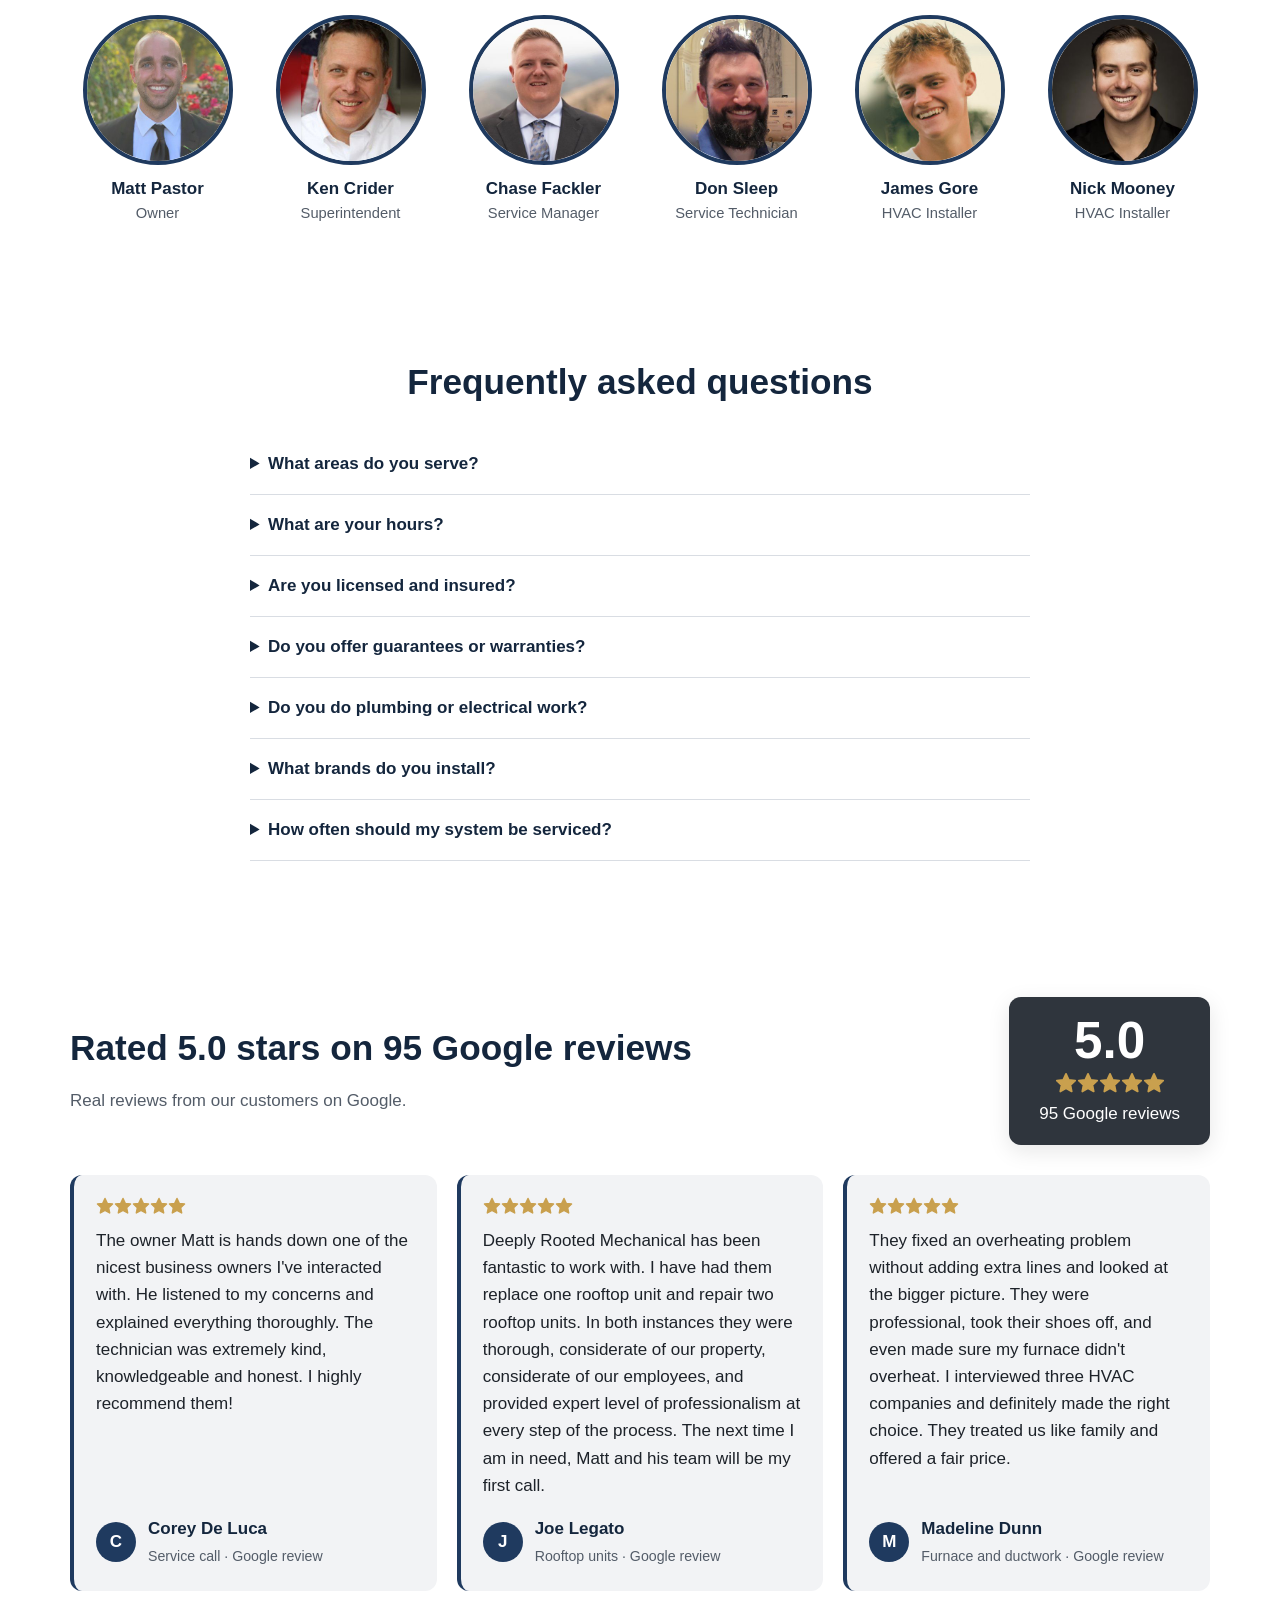
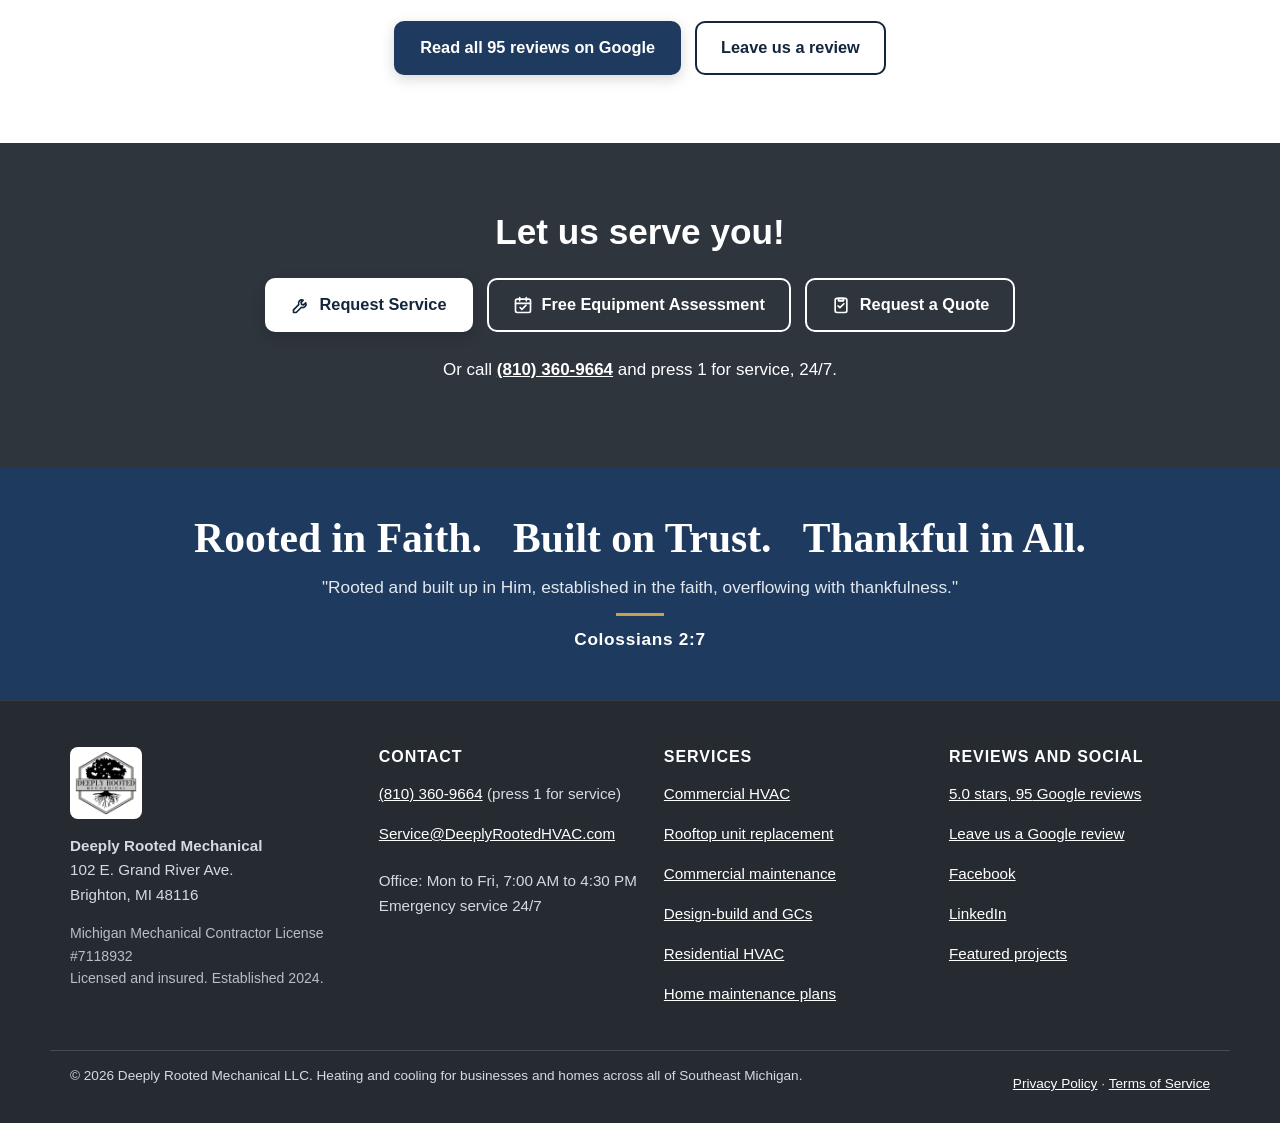
==== commit 4a68f14e: "Round 8: hero wording, About father line and accurate Luke 7:47, Levin off logo row, Target logo cen" ====
--- a/public/about-us/index.html
+++ b/public/about-us/index.html
@@ -13,7 +13,7 @@
 <meta property="og:image" content="https://deeplyrootedhvac.com/assets/img/rtu-crane.jpg">
 <meta name="theme-color" content="#14263d">
 <link rel="icon" type="image/png" href="/assets/favicon.png">
-<link rel="stylesheet" href="/assets/style.css?v=283c35a8">
+<link rel="stylesheet" href="/assets/style.css?v=8d8f9a63">
 <script type="application/ld+json">{"@context": "https://schema.org", "@type": "HVACBusiness", "@id": "https://deeplyrootedhvac.com/#business", "name": "Deeply Rooted Mechanical", "legalName": "Deeply Rooted Mechanical LLC", "url": "https://deeplyrootedhvac.com/", "logo": "https://deeplyrootedhvac.com/assets/logo.png", "image": "https://deeplyrootedhvac.com/assets/img/rtu-crane.jpg", "telephone": "(810) 360-9664", "email": "Service@DeeplyRootedHVAC.com", "foundingDate": "2024", "address": {"@type": "PostalAddress", "streetAddress": "102 E. Grand River Ave.", "addressLocality": "Brighton", "addressRegion": "MI", "postalCode": "48116", "addressCountry": "US"}, "openingHoursSpecification": [{"@type": "OpeningHoursSpecification", "dayOfWeek": ["Monday", "Tuesday", "Wednesday", "Thursday", "Friday"], "opens": "07:00", "closes": "16:30"}], "areaServed": [{"@type": "AdministrativeArea", "name": "Southeast Michigan"}, {"@type": "AdministrativeArea", "name": "Livingston County, MI"}, {"@type": "AdministrativeArea", "name": "Oakland County, MI"}, {"@type": "AdministrativeArea", "name": "Genesee County, MI"}, {"@type": "AdministrativeArea", "name": "Wayne County, MI"}, {"@type": "City", "name": "Brighton, MI"}, {"@type": "City", "name": "Howell, MI"}, {"@type": "City", "name": "Hartland, MI"}, {"@type": "City", "name": "Pinckney, MI"}, {"@type": "City", "name": "Fowlerville, MI"}, {"@type": "City", "name": "Novi, MI"}, {"@type": "City", "name": "Milford, MI"}, {"@type": "City", "name": "Highland, MI"}, {"@type": "City", "name": "Wixom, MI"}, {"@type": "City", "name": "Commerce, MI"}, {"@type": "City", "name": "Farmington Hills, MI"}, {"@type": "City", "name": "Troy, MI"}, {"@type": "City", "name": "Fenton, MI"}, {"@type": "City", "name": "Linden, MI"}, {"@type": "City", "name": "Grand Blanc, MI"}, {"@type": "City", "name": "Flint, MI"}, {"@type": "City", "name": "Livonia, MI"}, {"@type": "City", "name": "Northville, MI"}, {"@type": "City", "name": "Plymouth, MI"}, {"@type": "City", "name": "Canton, MI"}, {"@type": "City", "name": "Detroit, MI"}], "aggregateRating": {"@type": "AggregateRating", "ratingValue": "5.0", "reviewCount": 95}, "knowsAbout": ["Commercial HVAC", "Rooftop unit (RTU) replacement", "Commercial HVAC maintenance agreements", "Design-build HVAC", "Tenant build-out HVAC", "Sheet metal ductwork", "Boiler service", "Ductless mini split systems", "Furnace repair", "Air conditioning repair"], "hasMap": "https://www.google.com/maps?cid=12884188372933293353", "slogan": "Rooted in Faith. Built on Trust. Thankful in All.", "sameAs": ["https://www.facebook.com/profile.php?id=61579592821615", "https://www.linkedin.com/company/deeply-rooted-mechanical", "https://www.google.com/maps?cid=12884188372933293353"]}</script><script type="application/ld+json">{"@context": "https://schema.org", "@type": "FAQPage", "mainEntity": [{"@type": "Question", "name": "What areas do you serve?", "acceptedAnswer": {"@type": "Answer", "text": "All of Southeast Michigan, including Livingston, Oakland, Genesee and Wayne counties. Our office is in Brighton."}}, {"@type": "Question", "name": "What are your hours?", "acceptedAnswer": {"@type": "Answer", "text": "Our office is open Monday to Friday, 7:00 AM to 4:30 PM. Emergency service is available 24/7: call (810) 360-9664 and press 1."}}, {"@type": "Question", "name": "Are you licensed and insured?", "acceptedAnswer": {"@type": "Answer", "text": "Yes. We hold Michigan Mechanical Contractor License #7118932 and carry full business insurance."}}, {"@type": "Question", "name": "Do you offer guarantees or warranties?", "acceptedAnswer": {"@type": "Answer", "text": "Yes. All work comes with a satisfaction guarantee, manufacturer warranties on installed equipment and a one-year workmanship guarantee."}}, {"@type": "Question", "name": "Do you do plumbing or electrical work?", "acceptedAnswer": {"@type": "Answer", "text": "No. We are heating and cooling specialists. We coordinate with your plumber and electrician when a project needs them."}}, {"@type": "Question", "name": "What brands do you install?", "acceptedAnswer": {"@type": "Answer", "text": "Commercially, all major brands. For homes, we primarily install AirQuest systems."}}, {"@type": "Question", "name": "How often should my system be serviced?", "acceptedAnswer": {"@type": "Answer", "text": "At least once a year, and twice a year for best results: a spring cooling check and a fall heating check."}}]}</script>
 </head>
 <body>
@@ -39,10 +39,10 @@
 <figure class="owner-photo"><img src="/assets/team/matt.jpg" alt="Matt Pastor, owner of Deeply Rooted Mechanical" width="400" height="400" loading="lazy"><figcaption><strong>Matt Pastor</strong><span>Owner</span></figcaption></figure>
 <div>
 <h2>A note from our owner</h2>
-<p>Construction is in my roots. It was my dad's world before it was mine. I lost him young, and I came into the trades as a fatherless young man trying to start life on my own.</p>
+<p>Construction is in my roots. My father brought me up in the world of construction, and I loved it. I lost him young, and I came into the trades as a fatherless young man trying to start life on my own.</p>
 <p>For fifteen years, what I found was a broken industry in need of redemption. I worked for people who belittled their crews, didn't pay their subs, paid employees the bare minimum and built their businesses on the backs of those with the least. Some of them called themselves followers of Christ, but you couldn't see it in how they treated people.</p>
 <p>Along the way, God put people in my path who showed me what a business in construction can look like when it honors Him and cares for people. I found hope. In 2024, by His grace, God called me to start Deeply Rooted Mechanical.</p>
-<p>Jesus said that whoever has been forgiven little loves little (Luke 7:47). I have been redeemed from much, so I want to love much, and this company is how I get to do it: caring for our people and their families, treating every customer and partner with dignity, telling the truth when it costs us, and doing work that lasts. No effort, care or kindness is wasted. God sees all of it.</p>
+<p>When a woman washed His feet with her tears, Jesus said, &ldquo;her many sins have been forgiven&mdash;as her great love has shown. But whoever has been forgiven little loves little&rdquo; (Luke 7:47). I have been forgiven and redeemed from much, so I want to love much, and this company is how I get to do it: caring for our people and their families, treating every customer and partner with dignity, telling the truth when it costs us, and doing work that lasts. No effort, care or kindness is wasted. God sees all of it.</p>
 <p>When I look at what the Lord has built here, I am humbled and grateful. Every crew member, every job and every open door is His provision. And to every customer and partner who has trusted us with your building, your home or your project: thank you. Your trust is a gift we never take for granted.</p>
 <p class="sign">Matt Pastor, Owner</p>
 </div>
--- a/assets/style.css
+++ b/assets/style.css
@@ -1,5 +1,5 @@
 /* Deeply Rooted Mechanical: navy, gray, white and black. Gold only for stars, the main button and small accents. */
-:root{--navy:#1F3A5F;--navy-d:#14263d;--navy-l:#2c4d78;--black:#111317;--charcoal:#2b3038;--ink:#1d2229;--muted:#535c68;--gray-l:#f2f3f5;--gray-m:#e3e6ea;--line:#d9dde3;--gold:#C9A04E;--gold-d:#9c7a32;--radius:12px;--shadow:0 6px 22px rgba(17,19,23,.10)}
+:root{--navy:#1F3A5F;--navy-d:#14263d;--navy-l:#2c4d78;--black:#2f353d;--charcoal:#2b3038;--ink:#1d2229;--muted:#535c68;--gray-l:#f2f3f5;--gray-m:#e3e6ea;--line:#d9dde3;--gold:#C9A04E;--gold-d:#9c7a32;--radius:12px;--shadow:0 6px 22px rgba(17,19,23,.10)}
 *{box-sizing:border-box}
 html{scroll-behavior:smooth}
 body{margin:0;font-family:-apple-system,BlinkMacSystemFont,"Segoe UI",Roboto,Helvetica,Arial,sans-serif;color:var(--ink);line-height:1.6;font-size:17px;background:#fff}
@@ -408,3 +408,13 @@
 @media (max-width:640px){.trusted ul{grid-template-columns:repeat(2,1fr)}}
 .trusted img{filter:none;opacity:1;height:62px}
 .trusted li{font-size:.85rem}
+
+/* round 8: no pure black bands; charcoal family instead */
+.topbar{background:var(--navy-d)}
+.trust{background:#353c46}
+.video-feature{background:#3b434e}
+.cta-band{background:#2f353d}
+footer.site{background:#262b32}
+.trusted ul{grid-template-columns:repeat(7,1fr)}
+@media (max-width:1020px){.trusted ul{grid-template-columns:repeat(4,1fr)}}
+@media (max-width:640px){.trusted ul{grid-template-columns:repeat(2,1fr)}}
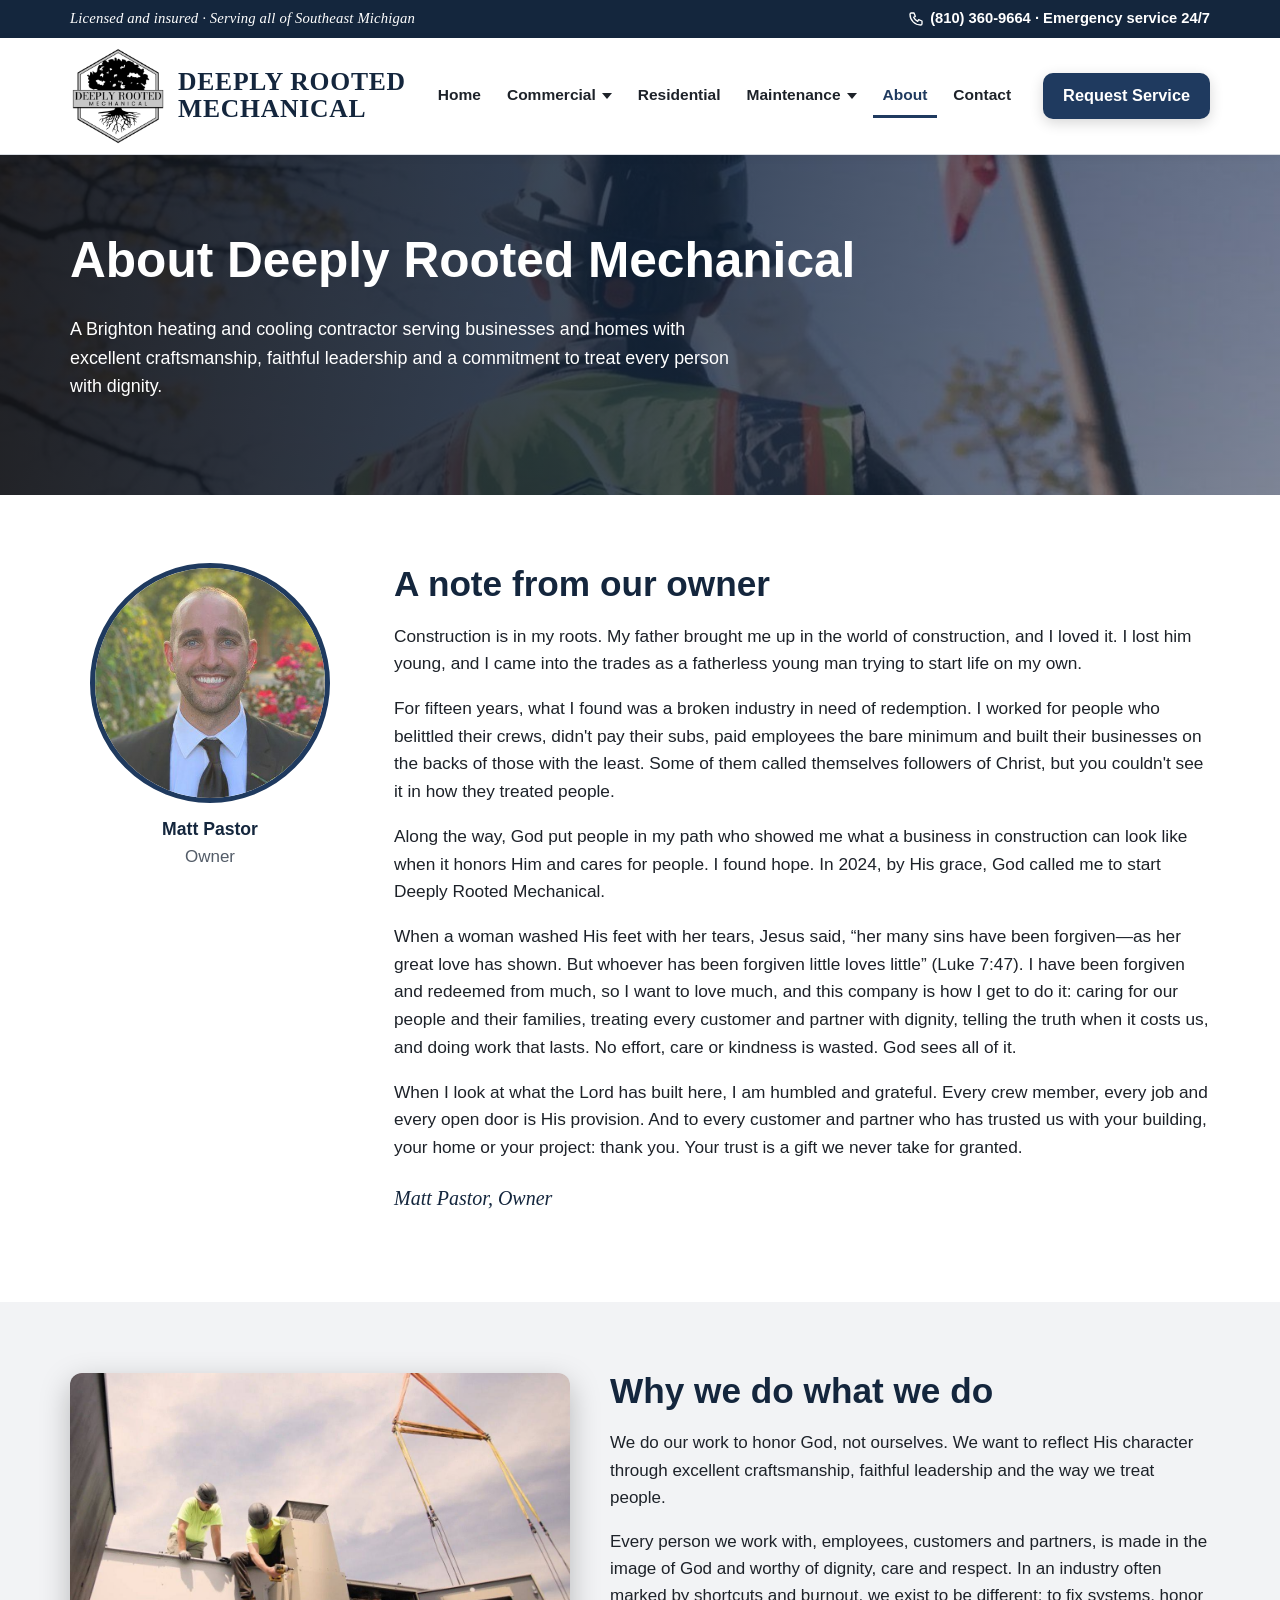
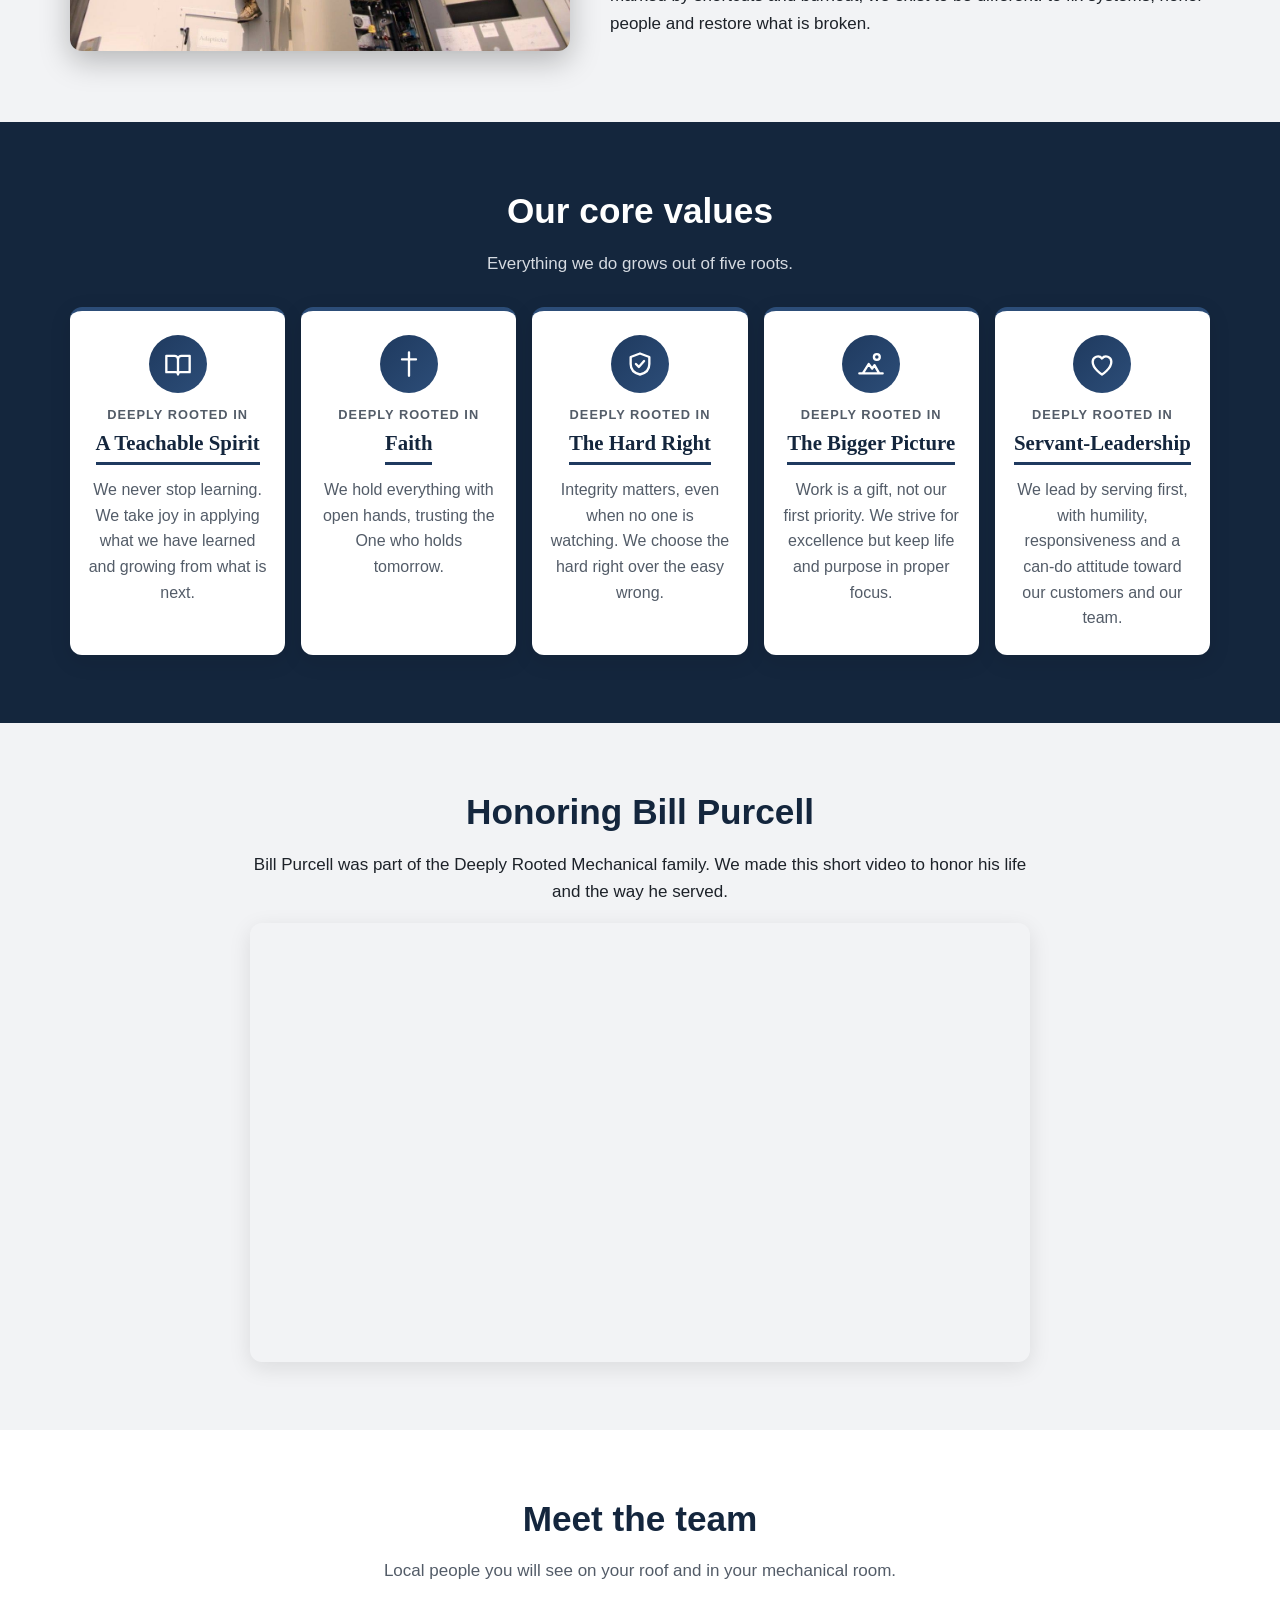
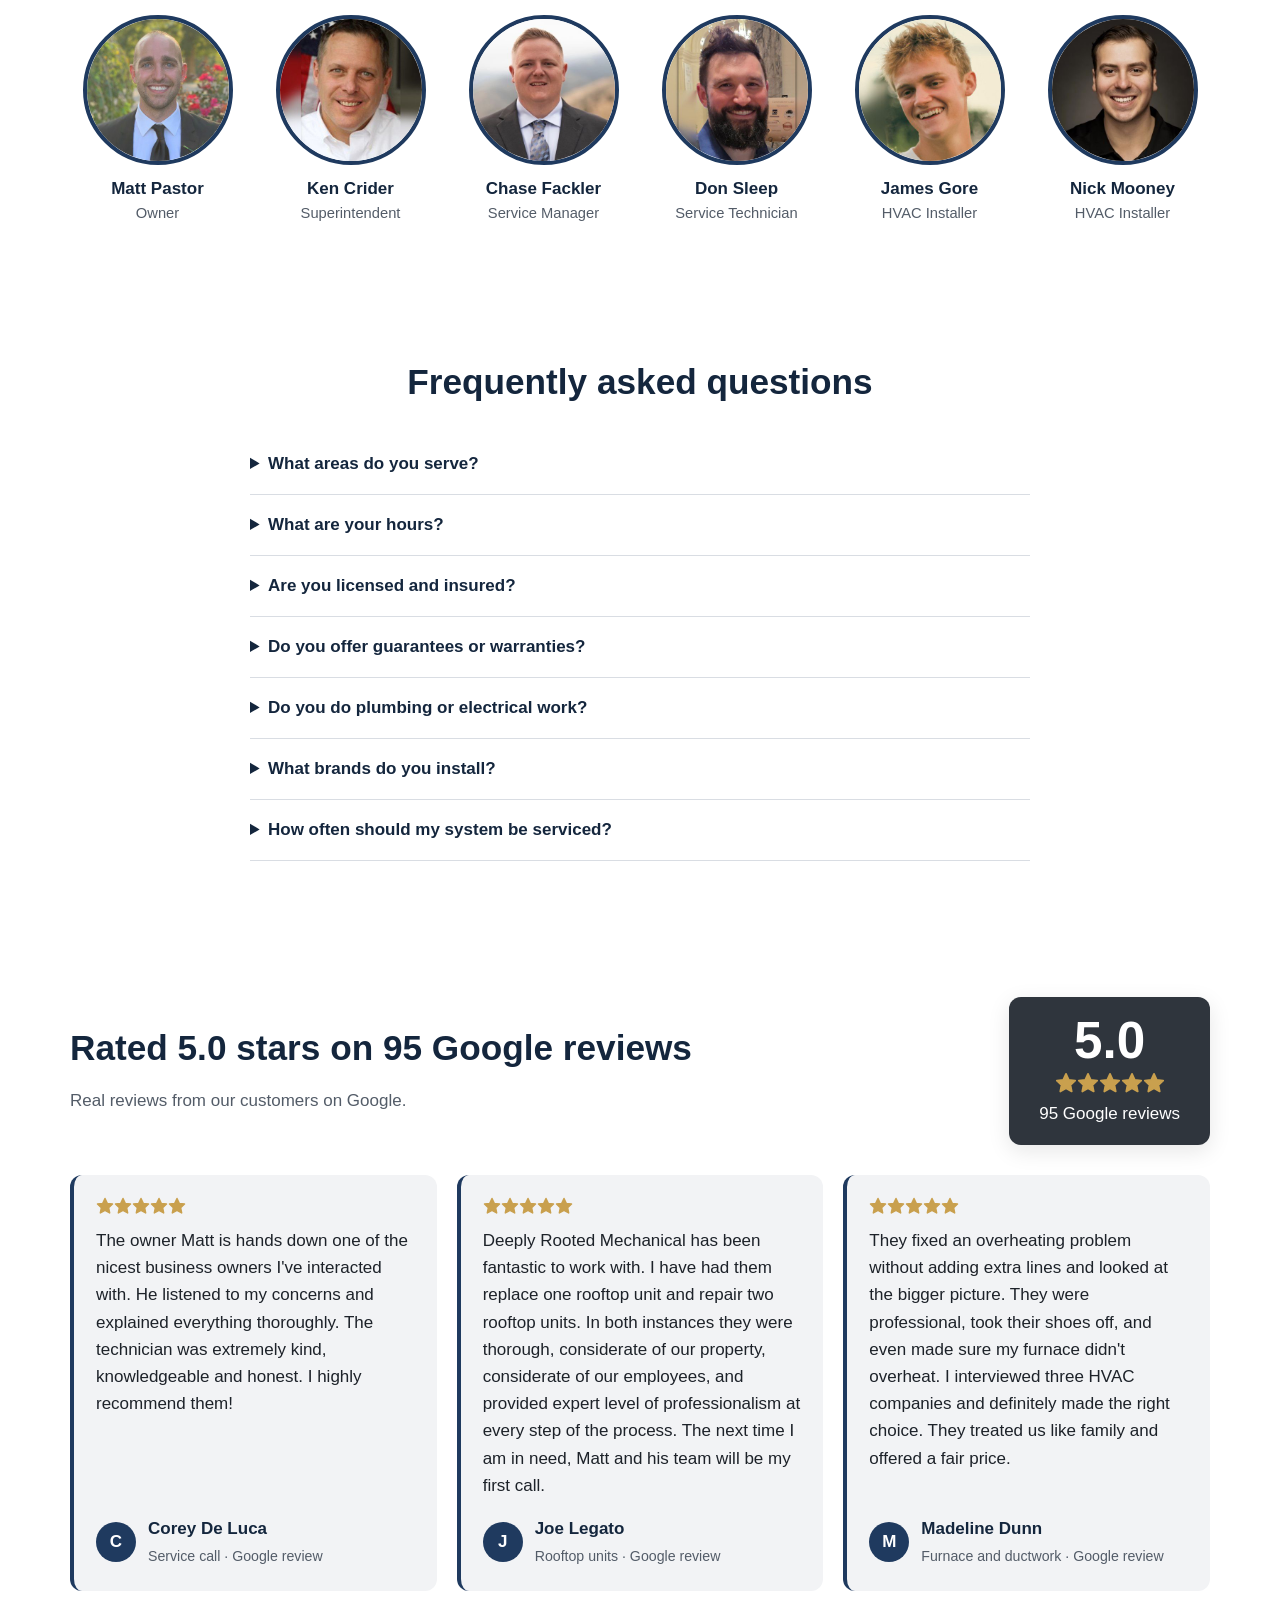
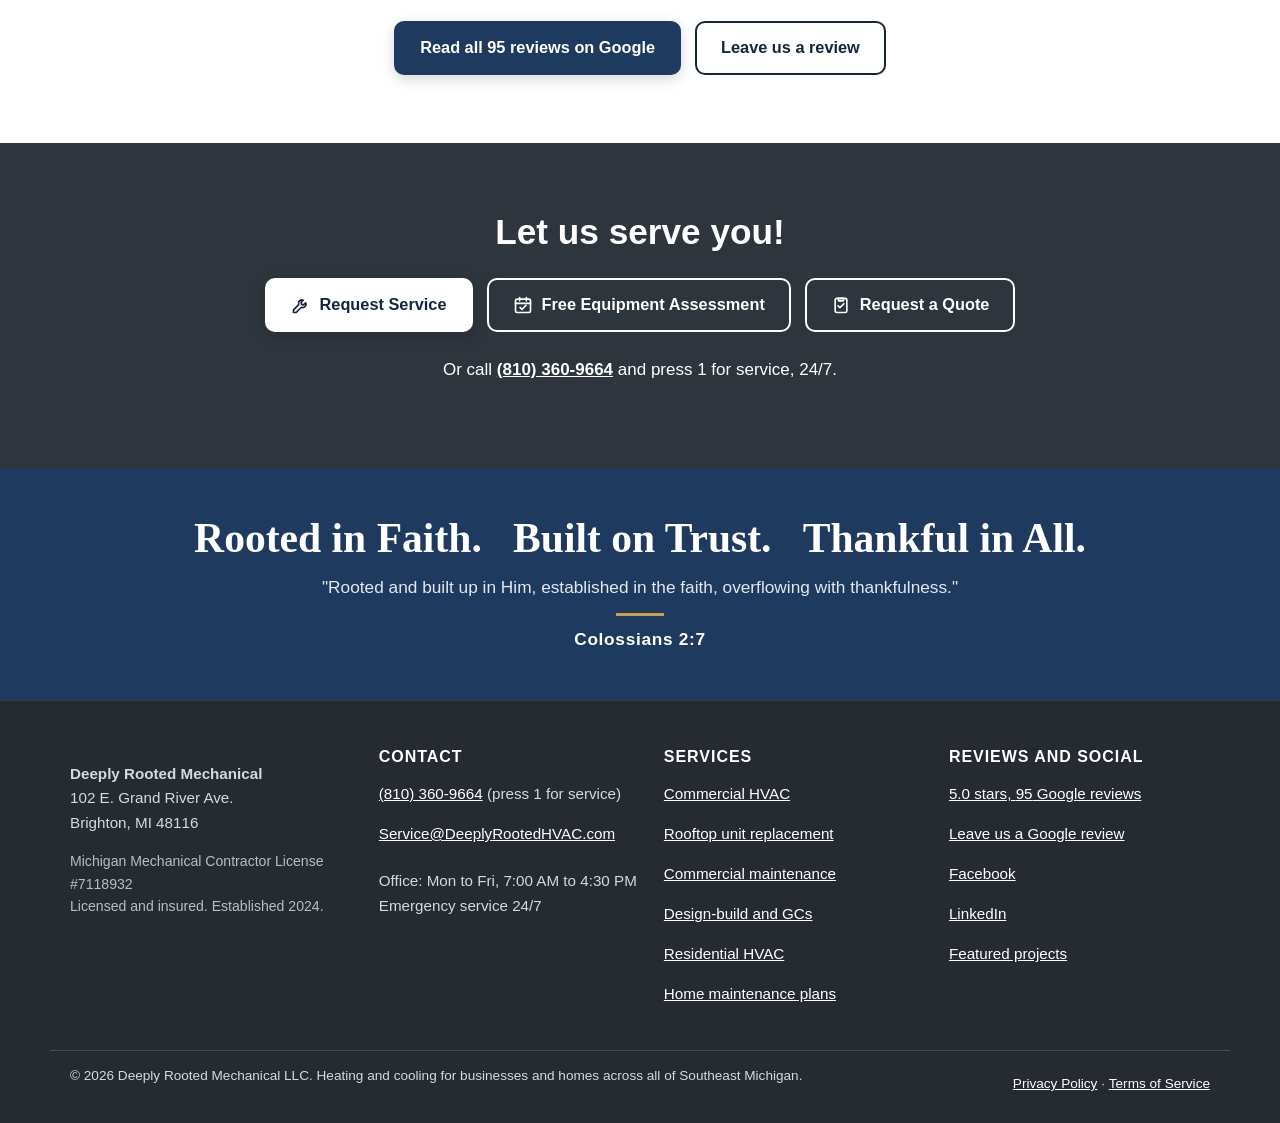
==== commit b38ff861: "Round 9: reviewer fixes (no footer logo, mobile hero, Trusted by on Design-build, 2-card projects gr" ====
--- a/public/about-us/index.html
+++ b/public/about-us/index.html
@@ -13,7 +13,8 @@
 <meta property="og:image" content="https://deeplyrootedhvac.com/assets/img/rtu-crane.jpg">
 <meta name="theme-color" content="#14263d">
 <link rel="icon" type="image/png" href="/assets/favicon.png">
-<link rel="stylesheet" href="/assets/style.css?v=8d8f9a63">
+<link rel="preload" as="image" href="/assets/img/safety-vest.jpg">
+<link rel="stylesheet" href="/assets/style.css?v=34015bc2">
 <script type="application/ld+json">{"@context": "https://schema.org", "@type": "HVACBusiness", "@id": "https://deeplyrootedhvac.com/#business", "name": "Deeply Rooted Mechanical", "legalName": "Deeply Rooted Mechanical LLC", "url": "https://deeplyrootedhvac.com/", "logo": "https://deeplyrootedhvac.com/assets/logo.png", "image": "https://deeplyrootedhvac.com/assets/img/rtu-crane.jpg", "telephone": "(810) 360-9664", "email": "Service@DeeplyRootedHVAC.com", "foundingDate": "2024", "address": {"@type": "PostalAddress", "streetAddress": "102 E. Grand River Ave.", "addressLocality": "Brighton", "addressRegion": "MI", "postalCode": "48116", "addressCountry": "US"}, "openingHoursSpecification": [{"@type": "OpeningHoursSpecification", "dayOfWeek": ["Monday", "Tuesday", "Wednesday", "Thursday", "Friday"], "opens": "07:00", "closes": "16:30"}], "areaServed": [{"@type": "AdministrativeArea", "name": "Southeast Michigan"}, {"@type": "AdministrativeArea", "name": "Livingston County, MI"}, {"@type": "AdministrativeArea", "name": "Oakland County, MI"}, {"@type": "AdministrativeArea", "name": "Genesee County, MI"}, {"@type": "AdministrativeArea", "name": "Wayne County, MI"}, {"@type": "City", "name": "Brighton, MI"}, {"@type": "City", "name": "Howell, MI"}, {"@type": "City", "name": "Hartland, MI"}, {"@type": "City", "name": "Pinckney, MI"}, {"@type": "City", "name": "Fowlerville, MI"}, {"@type": "City", "name": "Novi, MI"}, {"@type": "City", "name": "Milford, MI"}, {"@type": "City", "name": "Highland, MI"}, {"@type": "City", "name": "Wixom, MI"}, {"@type": "City", "name": "Commerce, MI"}, {"@type": "City", "name": "Farmington Hills, MI"}, {"@type": "City", "name": "Troy, MI"}, {"@type": "City", "name": "Fenton, MI"}, {"@type": "City", "name": "Linden, MI"}, {"@type": "City", "name": "Grand Blanc, MI"}, {"@type": "City", "name": "Flint, MI"}, {"@type": "City", "name": "Livonia, MI"}, {"@type": "City", "name": "Northville, MI"}, {"@type": "City", "name": "Plymouth, MI"}, {"@type": "City", "name": "Canton, MI"}, {"@type": "City", "name": "Detroit, MI"}], "aggregateRating": {"@type": "AggregateRating", "ratingValue": "5.0", "reviewCount": 95}, "knowsAbout": ["Commercial HVAC", "Rooftop unit (RTU) replacement", "Commercial HVAC maintenance agreements", "Design-build HVAC", "Tenant build-out HVAC", "Sheet metal ductwork", "Boiler service", "Ductless mini split systems", "Furnace repair", "Air conditioning repair"], "hasMap": "https://www.google.com/maps?cid=12884188372933293353", "slogan": "Rooted in Faith. Built on Trust. Thankful in All.", "sameAs": ["https://www.facebook.com/profile.php?id=61579592821615", "https://www.linkedin.com/company/deeply-rooted-mechanical", "https://www.google.com/maps?cid=12884188372933293353"]}</script><script type="application/ld+json">{"@context": "https://schema.org", "@type": "FAQPage", "mainEntity": [{"@type": "Question", "name": "What areas do you serve?", "acceptedAnswer": {"@type": "Answer", "text": "All of Southeast Michigan, including Livingston, Oakland, Genesee and Wayne counties. Our office is in Brighton."}}, {"@type": "Question", "name": "What are your hours?", "acceptedAnswer": {"@type": "Answer", "text": "Our office is open Monday to Friday, 7:00 AM to 4:30 PM. Emergency service is available 24/7: call (810) 360-9664 and press 1."}}, {"@type": "Question", "name": "Are you licensed and insured?", "acceptedAnswer": {"@type": "Answer", "text": "Yes. We hold Michigan Mechanical Contractor License #7118932 and carry full business insurance."}}, {"@type": "Question", "name": "Do you offer guarantees or warranties?", "acceptedAnswer": {"@type": "Answer", "text": "Yes. All work comes with a satisfaction guarantee, manufacturer warranties on installed equipment and a one-year workmanship guarantee."}}, {"@type": "Question", "name": "Do you do plumbing or electrical work?", "acceptedAnswer": {"@type": "Answer", "text": "No. We are heating and cooling specialists. We coordinate with your plumber and electrician when a project needs them."}}, {"@type": "Question", "name": "What brands do you install?", "acceptedAnswer": {"@type": "Answer", "text": "Commercially, all major brands. For homes, we primarily install AirQuest systems."}}, {"@type": "Question", "name": "How often should my system be serviced?", "acceptedAnswer": {"@type": "Answer", "text": "At least once a year, and twice a year for best results: a spring cooling check and a fall heating check."}}]}</script>
 </head>
 <body>
@@ -93,7 +94,7 @@
 <section class="cta-band"><div class="wrap">
 <h2>Let us serve you!</h2>
 <div class="cta-row"><a class="btn btn-white" href="/contact?type=service"><svg class="ic" width="20" height="20" viewBox="0 0 24 24" fill="none" stroke="currentColor" stroke-width="2" stroke-linecap="round" stroke-linejoin="round" aria-hidden="true"><path d="M14.7 6.3a4 4 0 0 0-5.4 5.2L3 17.8V21h3.2l6.3-6.3a4 4 0 0 0 5.2-5.4l-2.6 2.6-2.4-.6-.6-2.4z"/></svg> Request Service</a><a class="btn btn-outline on-dark" href="/contact?type=assessment"><svg class="ic" width="20" height="20" viewBox="0 0 24 24" fill="none" stroke="currentColor" stroke-width="2" stroke-linecap="round" stroke-linejoin="round" aria-hidden="true"><rect x="3" y="5" width="18" height="16" rx="2"/><path d="M3 10h18M8 3v4M16 3v4M8.5 15l2.2 2.2 4.8-4.7"/></svg> Free Equipment Assessment</a><a class="btn btn-outline on-dark" href="/contact?type=quote"><svg class="ic" width="20" height="20" viewBox="0 0 24 24" fill="none" stroke="currentColor" stroke-width="2" stroke-linecap="round" stroke-linejoin="round" aria-hidden="true"><rect x="5" y="4" width="14" height="17" rx="2"/><path d="M9 4h6v3H9z"/><path d="M8.5 13l2.2 2.2L15.5 10.5"/></svg> Request a Quote</a></div>
-<p class="cta-phone">Or call <a href="tel:+18103609664">(810) 360-9664</a> and press 1 for service, 24/7.</p>
+<p class="cta-phone">Or call <a class="nw" href="tel:+18103609664">(810) 360-9664</a> and press 1 for service, 24/7.</p>
 </div></section>
 
 </main>
@@ -103,13 +104,12 @@
 </div></section>
 <footer class="site"><div class="wrap cols">
 <div>
-<img src="/assets/logo-sm.png" alt="" width="72" height="72">
 <p><strong>Deeply Rooted Mechanical</strong><br>102 E. Grand River Ave.<br>Brighton, MI 48116</p>
 <p class="small">Michigan Mechanical Contractor License #7118932<br>Licensed and insured. Established 2024.</p>
 </div>
 <div>
 <h3>Contact</h3>
-<ul class="flinks"><li><a href="tel:+18103609664">(810) 360-9664</a> (press 1 for service)</li><li><a href="mailto:Service@DeeplyRootedHVAC.com">Service@DeeplyRootedHVAC.com</a></li></ul>
+<ul class="flinks"><li><a class="nw" href="tel:+18103609664">(810) 360-9664</a> (press 1 for service)</li><li><a href="mailto:Service@DeeplyRootedHVAC.com">Service@DeeplyRootedHVAC.com</a></li></ul>
 <p>Office: Mon to Fri, 7:00 AM to 4:30 PM<br>Emergency service 24/7</p>
 </div>
 <div>
@@ -125,6 +125,6 @@
 <p><a href="/privacy-policy">Privacy Policy</a> &middot; <a href="/terms-of-service">Terms of Service</a></p></div>
 </footer>
 <div class="mbar"><a href="tel:+18103609664"><svg class="ic" width="20" height="20" viewBox="0 0 24 24" fill="none" stroke="currentColor" stroke-width="2" stroke-linecap="round" stroke-linejoin="round" aria-hidden="true"><path d="M5 3h4l2 5-2.5 1.5a11 11 0 0 0 6 6L16 13l5 2v4a2 2 0 0 1-2 2A16 16 0 0 1 3 5a2 2 0 0 1 2-2z"/></svg> Call</a><a class="mbar-main" href="/contact?type=service"><svg class="ic" width="20" height="20" viewBox="0 0 24 24" fill="none" stroke="currentColor" stroke-width="2" stroke-linecap="round" stroke-linejoin="round" aria-hidden="true"><path d="M14.7 6.3a4 4 0 0 0-5.4 5.2L3 17.8V21h3.2l6.3-6.3a4 4 0 0 0 5.2-5.4l-2.6 2.6-2.4-.6-.6-2.4z"/></svg> Request Service</a></div>
-<script src="/assets/site.js?v=02a46352" defer></script>
+<script src="/assets/site.js?v=ee40317e" defer></script>
 </body>
 </html>
--- a/assets/style.css
+++ b/assets/style.css
@@ -418,3 +418,15 @@
 .trusted ul{grid-template-columns:repeat(7,1fr)}
 @media (max-width:1020px){.trusted ul{grid-template-columns:repeat(4,1fr)}}
 @media (max-width:640px){.trusted ul{grid-template-columns:repeat(2,1fr)}}
+
+/* round 9 */
+.nw{white-space:nowrap}
+.projects.n2{grid-template-columns:repeat(2,minmax(0,380px));justify-content:center}
+@media (max-width:640px){
+ .hero .rating{display:none}
+ .value-list{grid-template-columns:1fr 1fr;gap:10px}
+ .value-list li{padding:16px 10px}
+ .value-list p{font-size:.88rem}
+ .v-name{font-size:1.05rem}
+ .projects.n2{grid-template-columns:1fr}
+}
